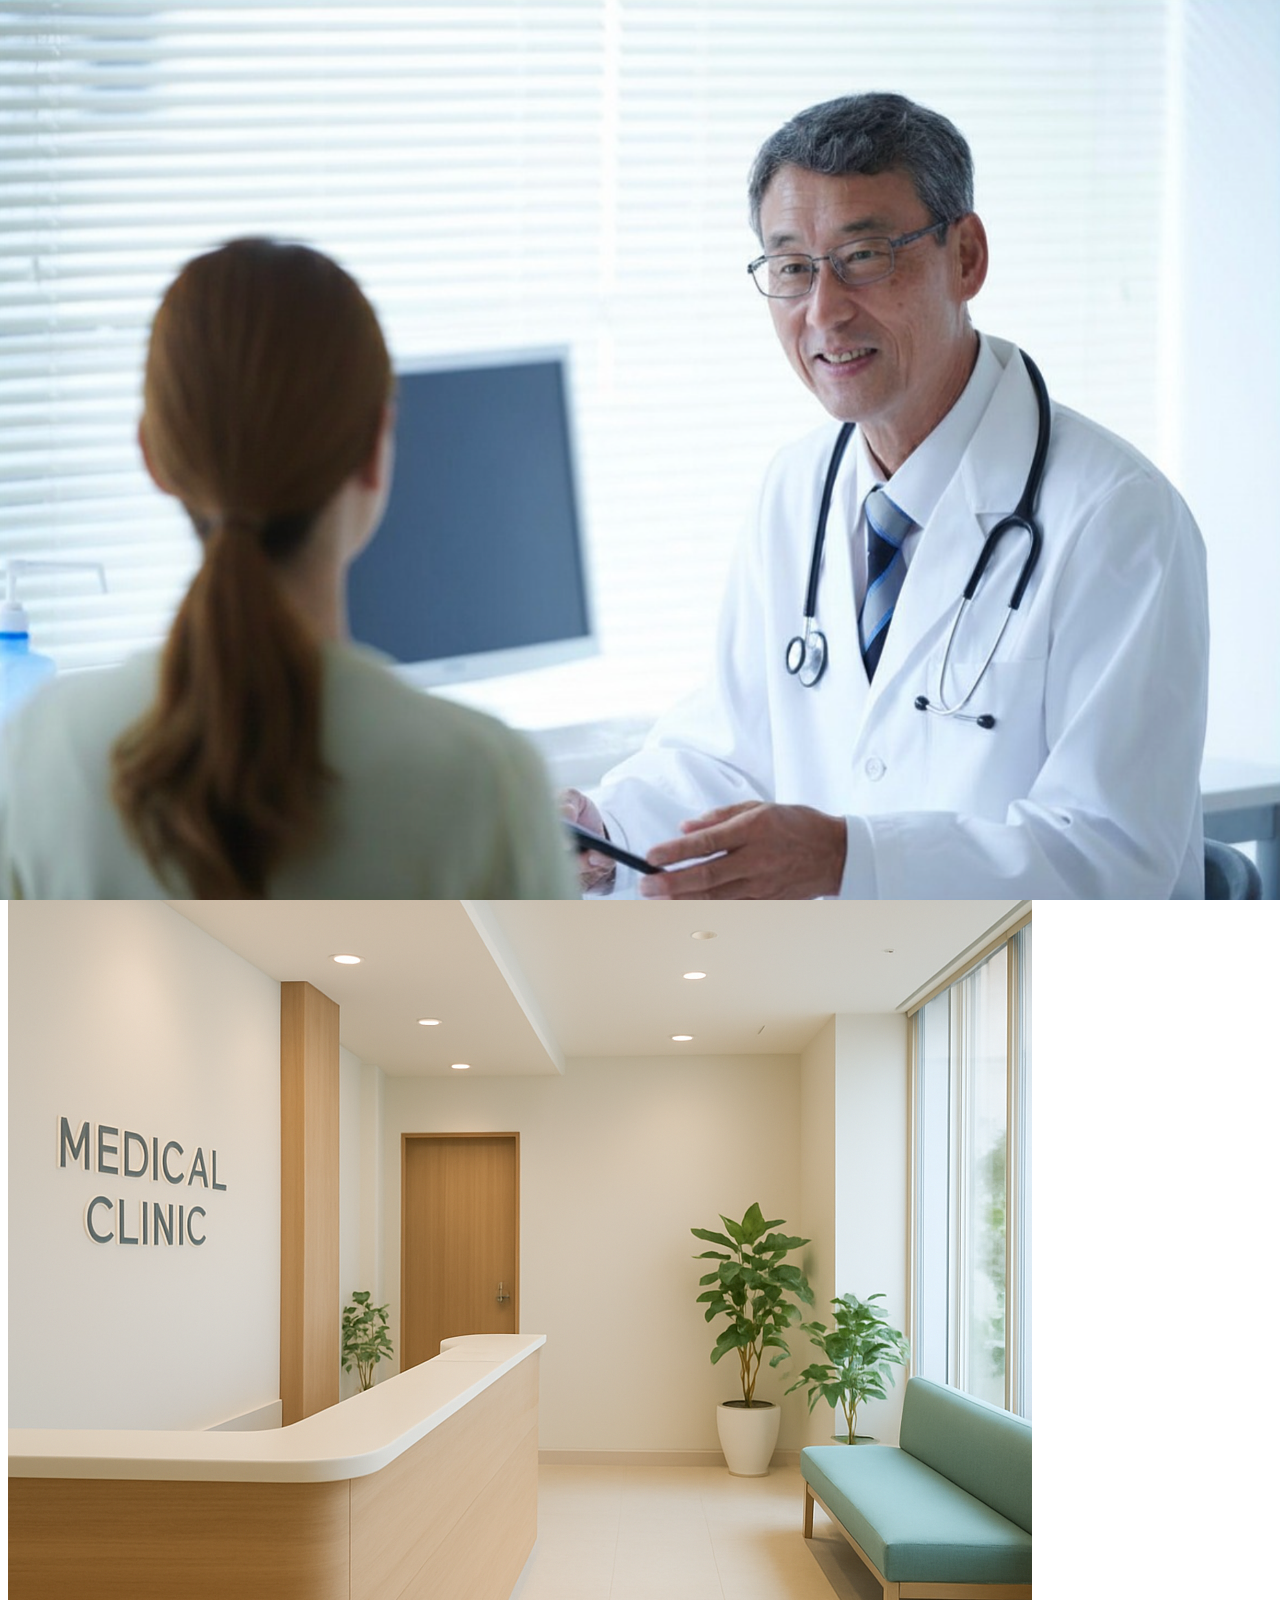
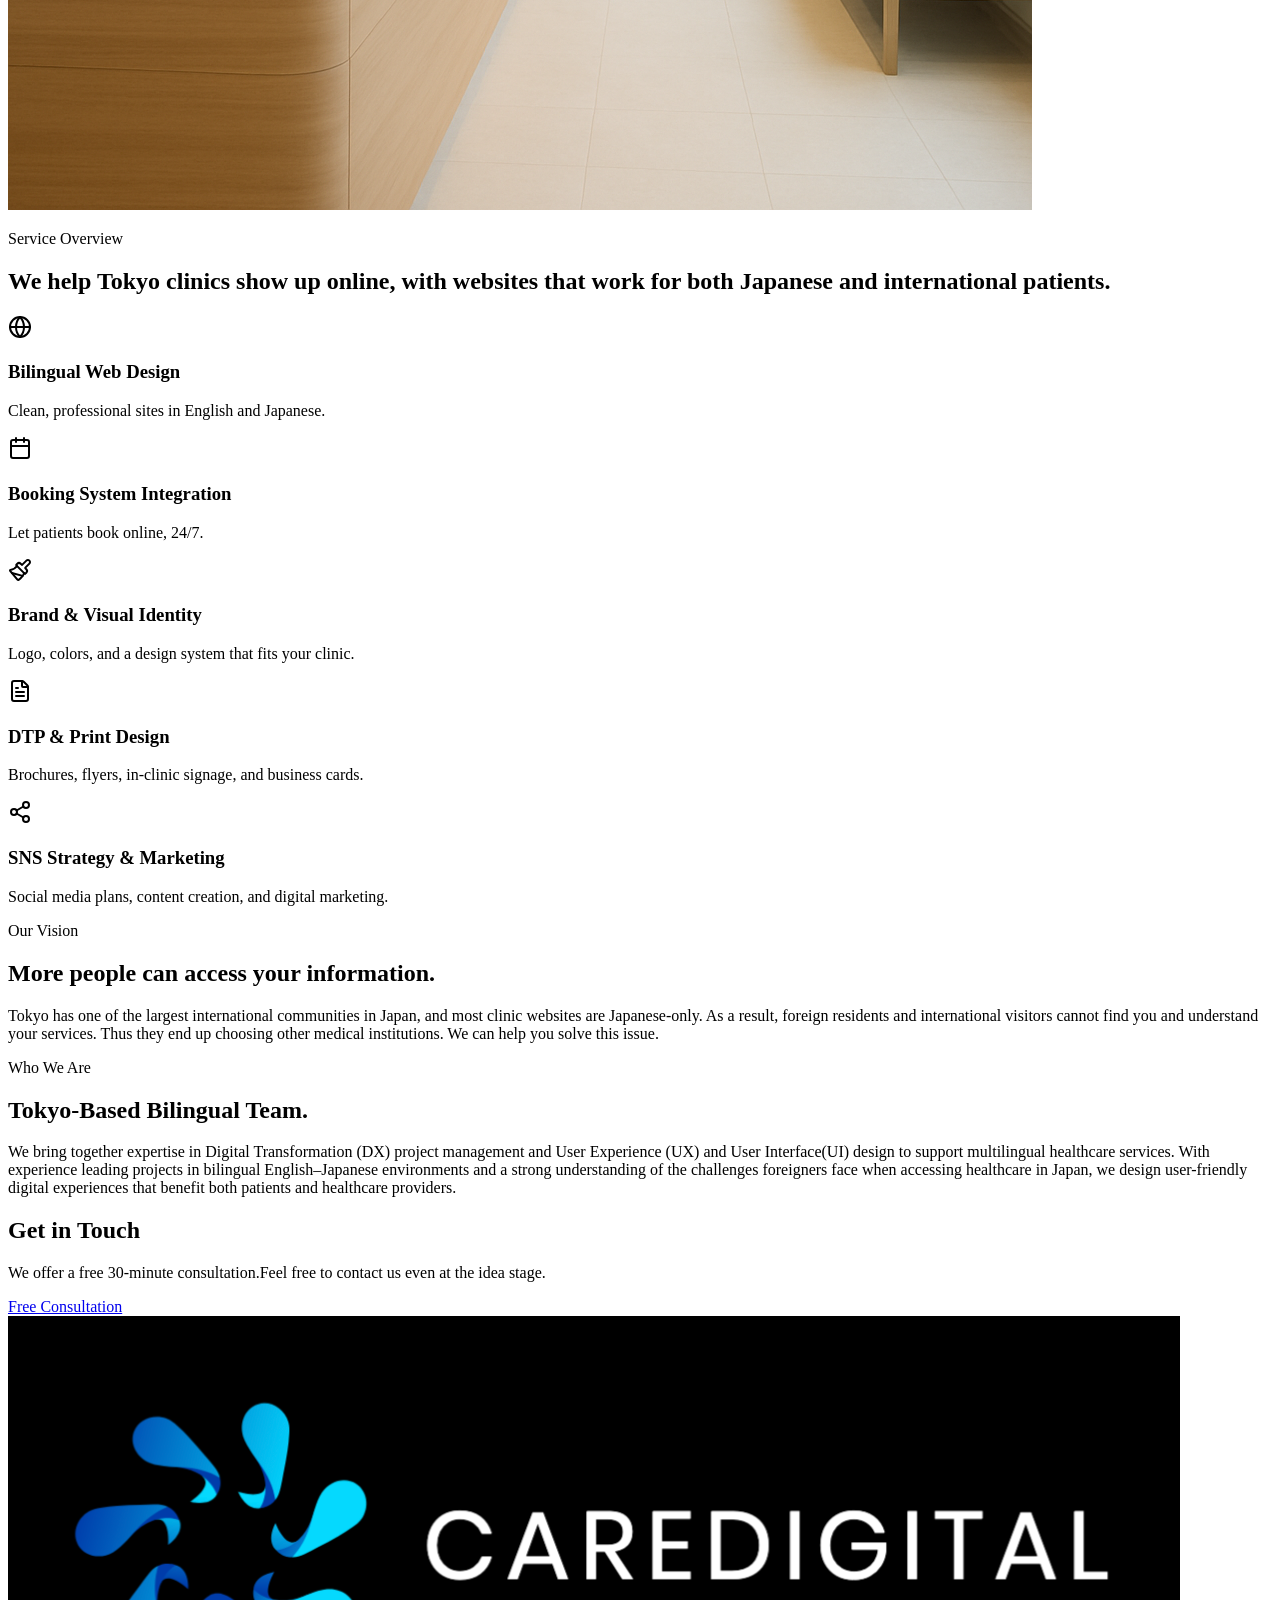
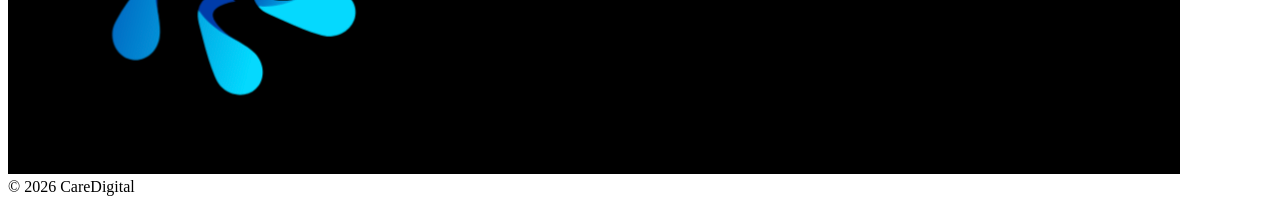
==== index.html @ bdfdf499 "deploy: b7e2f9488d6f9575d7d937657994e8aa6e0bb9b0" ====
<!DOCTYPE html><html lang="en" class="noto_sans_jp_6bace6ff-module__Ao3yOa__variable noto_serif_jp_efe502ae-module__PAk_6a__variable bg-background"><head><meta charSet="utf-8"/><meta name="viewport" content="width=device-width, initial-scale=1"/><link rel="preload" href="/bilingual-clinic-websites/_next/static/media/68d0ad77fd2c49e3-s.p.0wghyr-.6qbey.woff2" as="font" crossorigin="" type="font/woff2"/><link rel="preload" href="/bilingual-clinic-websites/_next/static/media/ad9c66e761fed85a-s.p.0e4b2z5rxsmxh.woff2" as="font" crossorigin="" type="font/woff2"/><link rel="preload" href="/bilingual-clinic-websites/_next/static/media/f274a7d773de54c9-s.163vk5zt4o7.p.woff2" as="font" crossorigin="" type="font/woff2"/><link rel="preload" as="image" href="/images/logo_caredigital_large.png"/><link rel="preload" as="image" href="/images/clinic-hero.png"/><link rel="preload" as="image" href="/images/why-bilingual.png"/><link rel="preload" as="image" href="/images/logo_caredigital_dark.png"/><link rel="stylesheet" href="/bilingual-clinic-websites/_next/static/chunks/0nyd~v_xtp5dm.css" data-precedence="next"/><link rel="stylesheet" href="/bilingual-clinic-websites/_next/static/chunks/01da9p.xrps~y.css" data-precedence="next"/><link rel="stylesheet" href="/bilingual-clinic-websites/_next/static/chunks/0~ntso-k1w2ra.css" data-precedence="next"/><link rel="preload" as="script" fetchPriority="low" href="/bilingual-clinic-websites/_next/static/chunks/02yc90psx--ft.js"/><script src="/bilingual-clinic-websites/_next/static/chunks/0wfq4d7o2~q8x.js" async=""></script><script src="/bilingual-clinic-websites/_next/static/chunks/04dbw.dhgrrn0.js" async=""></script><script src="/bilingual-clinic-websites/_next/static/chunks/10u3y4bw1ayzs.js" async=""></script><script src="/bilingual-clinic-websites/_next/static/chunks/turbopack-0phpleqx-dtpb.js" async=""></script><script src="/bilingual-clinic-websites/_next/static/chunks/0ya5kixflpvgt.js" async=""></script><script src="/bilingual-clinic-websites/_next/static/chunks/0d3tkj33oycf2.js" async=""></script><script src="/bilingual-clinic-websites/_next/static/chunks/1195cve_llmpz.js" async=""></script><meta name="next-size-adjust" content=""/><meta name="theme-color" content="#ffffff"/><meta name="color-scheme" content="light"/><title>ケアデジタル | Bilingual Web Design for Tokyo Clinics</title><meta name="description" content="Clean, professional bilingual (English / Japanese) websites for medical and wellness clinics in Tokyo. 東京のクリニック向けバイリンガルWeb制作。"/><meta name="generator" content="v0.app"/><script src="/bilingual-clinic-websites/_next/static/chunks/03~yq9q893hmn.js" noModule=""></script></head><body class="font-sans antialiased text-neutral-900 bg-white"><div hidden=""><!--$--><!--/$--></div><main class="min-h-screen w-full bg-white text-neutral-900 antialiased flex flex-col"><header class="sticky top-0 z-50 w-full bg-[#03C2F2]/80 backdrop-blur-md text-white border-b border-white/10"><div class="mx-auto flex max-w-[1440px] h-[96px] items-center justify-between px-12"><a href="#top" class="flex items-center transition-opacity hover:opacity-95"><div class="bg-white px-2.5 rounded-[8px] flex items-center justify-center h-14 shadow-sm"><img src="/images/logo_caredigital_large.png" alt="ケアデジタル" class="h-12 w-auto object-contain"/></div></a><nav class="hidden items-center gap-12 md:flex"><a href="#services" class="text-base font-medium text-white transition-colors hover:text-white/80 antialiased tracking-normal" style="font-family:&#x27;Noto Sans JP&#x27;, &#x27;Helvetica Neue&#x27;, Helvetica, Arial, sans-serif">Services</a><a href="#about" class="text-base font-medium text-white transition-colors hover:text-white/80 antialiased tracking-normal" style="font-family:&#x27;Noto Sans JP&#x27;, &#x27;Helvetica Neue&#x27;, Helvetica, Arial, sans-serif">About</a><a href="#why-bilingual" class="text-base font-medium text-white transition-colors hover:text-white/80 antialiased tracking-normal" style="font-family:&#x27;Noto Sans JP&#x27;, &#x27;Helvetica Neue&#x27;, Helvetica, Arial, sans-serif">Why Bilingual</a></nav><div class="hidden items-center gap-6 md:flex"><div class="flex items-center h-12 text-base font-medium antialiased"><div class="inline-flex items-center gap-1 p-1 bg-black/10 rounded-full border border-white/10" role="group" aria-label="Language selection"><button type="button" aria-pressed="true" class="inline-flex items-center justify-center px-6 h-12 text-sm font-medium rounded-full transition-all duration-200 focus-visible:outline-none bg-white text-neutral-900 shadow-sm" style="font-family:&#x27;Noto Sans JP&#x27;, &#x27;Helvetica Neue&#x27;, Helvetica, Arial, sans-serif">EN</button><button type="button" aria-pressed="false" class="inline-flex items-center justify-center px-6 h-12 text-sm font-medium rounded-full transition-all duration-200 focus-visible:outline-none bg-transparent text-white/80 hover:text-white" style="font-family:&#x27;Noto Sans JP&#x27;, &#x27;Helvetica Neue&#x27;, Helvetica, Arial, sans-serif">日本語</button></div></div><a href="https://docs.google.com/forms/d/e/1FAIpQLSemWJQtSbIIB1MVeIHKJFF2cAp0UGWlBfg1iF1c_rrWHFgpGw/viewform?usp=publish-editor" target="_blank" rel="noopener noreferrer" class="inline-flex items-center justify-center rounded-full bg-[#ffffff] w-[160px] h-12 text-base font-medium text-neutral-900 transition-colors hover:bg-neutral-200 shadow-sm" style="font-family:&#x27;Noto Sans JP&#x27;, &#x27;Helvetica Neue&#x27;, Helvetica, Arial, sans-serif"><span>Contact</span></a></div><button type="button" class="inline-flex size-11 items-center justify-center rounded-md text-white md:hidden"><svg xmlns="http://www.w3.org/2000/svg" width="24" height="24" viewBox="0 0 24 24" fill="none" stroke="currentColor" stroke-width="2" stroke-linecap="round" stroke-linejoin="round" class="lucide lucide-menu size-7" aria-hidden="true"><path d="M4 5h16"></path><path d="M4 12h16"></path><path d="M4 19h16"></path></svg></button></div><div class="overflow-hidden transition-[max-height] duration-300 md:hidden bg-[#03C2F2] max-h-0"><nav class="flex flex-col gap-1 px-6 py-4"><a href="#services" class="rounded-md px-3 py-3 text-base font-medium text-white hover:bg-white/10">Services</a><a href="#about" class="rounded-md px-3 py-3 text-base font-medium text-white hover:bg-white/10">About</a><a href="#why-bilingual" class="rounded-md px-3 py-3 text-base font-medium text-white hover:bg-white/10">Why Bilingual</a><div class="flex items-center h-12 px-3 text-base my-2"><div class="inline-flex items-center gap-1 p-1 bg-black/10 rounded-full border border-white/10" role="group" aria-label="Language selection"><button type="button" aria-pressed="true" class="inline-flex items-center justify-center px-6 h-12 text-sm font-medium rounded-full transition-all duration-200 focus-visible:outline-none bg-white text-neutral-900 shadow-sm" style="font-family:&#x27;Noto Sans JP&#x27;, &#x27;Helvetica Neue&#x27;, Helvetica, Arial, sans-serif">EN</button><button type="button" aria-pressed="false" class="inline-flex items-center justify-center px-6 h-12 text-sm font-medium rounded-full transition-all duration-200 focus-visible:outline-none bg-transparent text-white/80 hover:text-white" style="font-family:&#x27;Noto Sans JP&#x27;, &#x27;Helvetica Neue&#x27;, Helvetica, Arial, sans-serif">日本語</button></div></div><a href="https://docs.google.com/forms/d/e/1FAIpQLSemWJQtSbIIB1MVeIHKJFF2cAp0UGWlBfg1iF1c_rrWHFgpGw/viewform?usp=publish-editor" target="_blank" rel="noopener noreferrer" class="mt-2 flex items-center justify-center rounded-full bg-[#ffffff] py-3 text-base font-medium text-neutral-900">Contact</a></nav></div></header><div class="flex-1"><section id="top" class="jsx-1a61da73f323c7de relative min-h-[calc(100vh-96px)] md:max-h-[780px] w-full bg-white overflow-hidden flex items-center"><div aria-hidden="true" class="jsx-1a61da73f323c7de absolute top-[387px] left-[65%] w-[420px] h-[428px] bg-[#047fb3]/20 rounded-full pointer-events-none"></div><div aria-hidden="true" class="jsx-1a61da73f323c7de absolute top-24 left-[15%] w-[222px] h-[226px] bg-[#047fb3]/10 rounded-full pointer-events-none"></div><div aria-hidden="true" class="jsx-1a61da73f323c7de absolute top-[280px] right-[8%] w-[100px] h-[102px] bg-[#047fb3]/15 rounded-full pointer-events-none"></div><div class="jsx-1a61da73f323c7de mx-auto max-w-[1250px] w-full px-12 pt-[116px] pb-12 md:py-12 grid grid-cols-1 md:grid-cols-2 gap-16 items-center relative z-10"><div class="jsx-1a61da73f323c7de flex flex-col items-start max-w-2xl"><h1 class="jsx-1a61da73f323c7de text-[30px] md:text-[42px] font-semibold text-neutral-900 tracking-tight leading-[1.6] font-[family-name:var(--font-noto-serif)] antialiased animate-fade-up delay-1"><span class="jsx-1a61da73f323c7de block">Your clinic,</span><span class="jsx-1a61da73f323c7de block">in English and Japanese.</span></h1><p class="jsx-1a61da73f323c7de text-[18px] font-bold bg-gradient-to-r from-[#03BAEE] to-[#014FB4] bg-clip-text text-transparent leading-snug font-[family-name:var(--font-noto-sans)] antialiased mt-6 animate-fade-up delay-2">Bilingual Web Design for Medical Clinics in Tokyo</p><p class="jsx-1a61da73f323c7de text-[18px] font-normal text-neutral-600 leading-relaxed font-[family-name:var(--font-noto-sans)] antialiased mt-4 max-w-xl animate-fade-up delay-3">We build clean, professional websites for medical and wellness clinics in Tokyo.</p><div class="jsx-1a61da73f323c7de mt-11 animate-fade-up delay-4"><a href="https://docs.google.com/forms/d/e/1FAIpQLSemWJQtSbIIB1MVeIHKJFF2cAp0UGWlBfg1iF1c_rrWHFgpGw/viewform?usp=publish-editor" target="_blank" rel="noopener noreferrer" class="jsx-1a61da73f323c7de inline-flex items-center justify-center gap-2 w-[251px] h-16 rounded-full bg-gradient-to-br from-[#03D9FE] to-[#003CAA] text-white text-xl font-bold tracking-wide transition-transform hover:scale-[1.02] shadow-lg shadow-[#003caa]/20 font-[family-name:var(--font-noto-sans)]"><span class="jsx-1a61da73f323c7de">Get in touch</span><svg xmlns="http://www.w3.org/2000/svg" width="24" height="24" viewBox="0 0 24 24" fill="none" stroke="currentColor" stroke-width="2" stroke-linecap="round" stroke-linejoin="round" class="lucide lucide-arrow-right size-5" aria-hidden="true"><path d="M5 12h14"></path><path d="m12 5 7 7-7 7"></path></svg></a></div></div><div class="jsx-1a61da73f323c7de flex justify-center md:justify-end w-full"><div class="jsx-1a61da73f323c7de w-full max-w-[488px] aspect-[487/495] rounded-2xl overflow-hidden relative shadow-md animate-fade-up delay-3"><img src="/images/clinic-hero.png" alt="Clinic Hero Visual" class="jsx-1a61da73f323c7de w-full h-full object-cover"/></div></div></div></section><section id="services" class="w-full bg-white pt-12 pb-24 scroll-mt-[96px]"><div class="mx-auto max-w-[1250px] px-12"><div class="flex flex-col items-start gap-3 mb-16"><p class="text-[18px] font-bold bg-gradient-to-r from-[#03BAEE] to-[#014FB4] bg-clip-text text-transparent [font-family:&#x27;Noto_Sans_JP-Bold&#x27;,Helvetica]">Service Overview</p><h2 class="text-3xl sm:text-4xl font-bold text-neutral-900 tracking-tight leading-snug font-[family-name:var(--font-noto-serif)] antialiased">We help Tokyo clinics show up online, with websites that work for both Japanese and international patients.</h2></div><div class="grid grid-cols-1 md:grid-cols-2 lg:grid-cols-3 gap-8"><div class="bg-[#028AC4] p-8 rounded-[18px] flex flex-col gap-5 text-white shadow-md cursor-default select-none"><div class="p-3 bg-white rounded-xl w-fit shadow-sm"><svg xmlns="http://www.w3.org/2000/svg" width="24" height="24" viewBox="0 0 24 24" fill="none" stroke="currentColor" stroke-width="2" stroke-linecap="round" stroke-linejoin="round" class="lucide lucide-globe size-8 text-[#028AC4]" aria-hidden="true"><circle cx="12" cy="12" r="10"></circle><path d="M12 2a14.5 14.5 0 0 0 0 20 14.5 14.5 0 0 0 0-20"></path><path d="M2 12h20"></path></svg></div><div class="flex flex-col gap-2"><h3 class="text-[18px] sm:text-xl font-bold font-[family-name:var(--font-noto-serif)] antialiased tracking-tight break-words leading-snug">Bilingual Web Design</h3><p class="text-white/90 text-base leading-relaxed [font-family:&#x27;Noto_Sans_JP-Regular&#x27;,Helvetica] mt-1">Clean, professional sites in English and Japanese.</p></div></div><div class="bg-[#028AC4] p-8 rounded-[18px] flex flex-col gap-5 text-white shadow-md cursor-default select-none"><div class="p-3 bg-white rounded-xl w-fit shadow-sm"><svg xmlns="http://www.w3.org/2000/svg" width="24" height="24" viewBox="0 0 24 24" fill="none" stroke="currentColor" stroke-width="2" stroke-linecap="round" stroke-linejoin="round" class="lucide lucide-calendar size-8 text-[#028AC4]" aria-hidden="true"><path d="M8 2v4"></path><path d="M16 2v4"></path><rect width="18" height="18" x="3" y="4" rx="2"></rect><path d="M3 10h18"></path></svg></div><div class="flex flex-col gap-2"><h3 class="text-[18px] sm:text-xl font-bold font-[family-name:var(--font-noto-serif)] antialiased tracking-tight break-words leading-snug">Booking System Integration</h3><p class="text-white/90 text-base leading-relaxed [font-family:&#x27;Noto_Sans_JP-Regular&#x27;,Helvetica] mt-1">Let patients book online, 24/7.</p></div></div><div class="bg-[#028AC4] p-8 rounded-[18px] flex flex-col gap-5 text-white shadow-md cursor-default select-none"><div class="p-3 bg-white rounded-xl w-fit shadow-sm"><svg xmlns="http://www.w3.org/2000/svg" width="24" height="24" viewBox="0 0 24 24" fill="none" stroke="currentColor" stroke-width="2" stroke-linecap="round" stroke-linejoin="round" class="lucide lucide-paintbrush size-8 text-[#028AC4]" aria-hidden="true"><path d="m14.622 17.897-10.68-2.913"></path><path d="M18.376 2.622a1 1 0 1 1 3.002 3.002L17.36 9.643a.5.5 0 0 0 0 .707l.944.944a2.41 2.41 0 0 1 0 3.408l-.944.944a.5.5 0 0 1-.707 0L8.354 7.348a.5.5 0 0 1 0-.707l.944-.944a2.41 2.41 0 0 1 3.408 0l.944.944a.5.5 0 0 0 .707 0z"></path><path d="M9 8c-1.804 2.71-3.97 3.46-6.583 3.948a.507.507 0 0 0-.302.819l7.32 8.883a1 1 0 0 0 1.185.204C12.735 20.405 16 16.792 16 15"></path></svg></div><div class="flex flex-col gap-2"><h3 class="text-[18px] sm:text-xl font-bold font-[family-name:var(--font-noto-serif)] antialiased tracking-tight break-words leading-snug">Brand &amp; Visual Identity</h3><p class="text-white/90 text-base leading-relaxed [font-family:&#x27;Noto_Sans_JP-Regular&#x27;,Helvetica] mt-1">Logo, colors, and a design system that fits your clinic.</p></div></div><div class="bg-[#028AC4] p-8 rounded-[18px] flex flex-col gap-5 text-white shadow-md cursor-default select-none"><div class="p-3 bg-white rounded-xl w-fit shadow-sm"><svg xmlns="http://www.w3.org/2000/svg" width="24" height="24" viewBox="0 0 24 24" fill="none" stroke="currentColor" stroke-width="2" stroke-linecap="round" stroke-linejoin="round" class="lucide lucide-file-text size-8 text-[#028AC4]" aria-hidden="true"><path d="M6 22a2 2 0 0 1-2-2V4a2 2 0 0 1 2-2h8a2.4 2.4 0 0 1 1.704.706l3.588 3.588A2.4 2.4 0 0 1 20 8v12a2 2 0 0 1-2 2z"></path><path d="M14 2v5a1 1 0 0 0 1 1h5"></path><path d="M10 9H8"></path><path d="M16 13H8"></path><path d="M16 17H8"></path></svg></div><div class="flex flex-col gap-2"><h3 class="text-[18px] sm:text-xl font-bold font-[family-name:var(--font-noto-serif)] antialiased tracking-tight break-words leading-snug">DTP &amp; Print Design</h3><p class="text-white/90 text-base leading-relaxed [font-family:&#x27;Noto_Sans_JP-Regular&#x27;,Helvetica] mt-1">Brochures, flyers, in-clinic signage, and business cards.</p></div></div><div class="bg-[#028AC4] p-8 rounded-[18px] flex flex-col gap-5 text-white shadow-md cursor-default select-none"><div class="p-3 bg-white rounded-xl w-fit shadow-sm"><svg xmlns="http://www.w3.org/2000/svg" width="24" height="24" viewBox="0 0 24 24" fill="none" stroke="currentColor" stroke-width="2" stroke-linecap="round" stroke-linejoin="round" class="lucide lucide-share2 lucide-share-2 size-8 text-[#028AC4]" aria-hidden="true"><circle cx="18" cy="5" r="3"></circle><circle cx="6" cy="12" r="3"></circle><circle cx="18" cy="19" r="3"></circle><line x1="8.59" x2="15.42" y1="13.51" y2="17.49"></line><line x1="15.41" x2="8.59" y1="6.51" y2="10.49"></line></svg></div><div class="flex flex-col gap-2"><h3 class="text-[18px] sm:text-xl font-bold font-[family-name:var(--font-noto-serif)] antialiased tracking-tight break-words leading-snug">SNS Strategy &amp; Marketing</h3><p class="text-white/90 text-base leading-relaxed [font-family:&#x27;Noto_Sans_JP-Regular&#x27;,Helvetica] mt-1">Social media plans, content creation, and digital marketing.</p></div></div></div></div></section><section id="why-bilingual" class="w-full bg-[#EBF6FB] py-24 scroll-mt-[96px]"><div class="mx-auto max-w-[1250px] px-12 grid grid-cols-1 md:grid-cols-2 gap-16 items-center"><div class="flex justify-center w-full"><div class="w-full max-w-[512px] aspect-[1.33] rounded-[18px] overflow-hidden relative"><img alt="Clinic staff welcoming international patients in Tokyo" decoding="async" data-nimg="fill" class="object-cover" style="position:absolute;height:100%;width:100%;left:0;top:0;right:0;bottom:0;color:transparent" src="/images/why-bilingual.png"/></div></div><div class="flex flex-col items-start gap-6 max-w-xl"><p class="text-[18px] font-bold bg-gradient-to-r from-[#03BAEE] to-[#014FB4] bg-clip-text text-transparent font-[family-name:var(--font-noto-sans)] antialiased">Our Vision</p><h2 class="text-3xl sm:text-4xl font-bold tracking-tight text-neutral-900 leading-[1.4] font-[family-name:var(--font-noto-serif)] antialiased">More people can access your information.</h2><p class="text-[18px] font-normal text-neutral-700 leading-relaxed font-[family-name:var(--font-noto-sans)] antialiased">Tokyo has one of the largest international communities in Japan, and most clinic websites are Japanese-only. As a result, foreign residents and international visitors cannot find you and understand your services. Thus they end up choosing other medical institutions. We can help you solve this issue.</p></div></div></section><section id="about" class="w-full bg-white py-24 scroll-mt-[96px]"><div class="mx-auto max-w-[1250px] px-12"><div class="flex flex-col items-start gap-3"><p class="text-[18px] font-bold text-[#049DC4] font-[family-name:var(--font-noto-sans)] antialiased">Who We Are</p><h2 class="text-[26px] md:text-[34px] font-bold text-neutral-900 tracking-tight font-[family-name:var(--font-noto-serif)] antialiased leading-snug">Tokyo-Based Bilingual Team.</h2></div><div class="mt-12 max-w-5xl"><p class="text-neutral-700 text-base md:text-[17px] leading-[1.8] font-[family-name:var(--font-noto-sans)] antialiased">We bring together expertise in Digital Transformation (DX) project management and User Experience (UX) and User Interface(UI) design to support multilingual healthcare services. With experience leading projects in bilingual English–Japanese environments and a strong understanding of the challenges foreigners face when accessing healthcare in Japan, we design user-friendly digital experiences that benefit both patients and healthcare providers.</p></div></div></section><section id="contact" class="w-full bg-[#E6F5FD] py-24 scroll-mt-[96px] text-center flex flex-col items-center justify-center"><div class="mx-auto max-w-[1250px] w-full px-12 flex flex-col items-center"><h2 class="text-[28px] md:text-[34px] font-bold text-neutral-900 tracking-tight font-[family-name:var(--font-noto-serif)] antialiased leading-tight">Get in Touch</h2><div class="text-[16px] sm:text-[18px] font-normal text-neutral-700 font-[family-name:var(--font-noto-sans)] antialiased mt-6 max-w-2xl leading-relaxed"><p class="flex flex-col gap-1"><span class="block">We offer a free 30-minute consultation.</span><span class="block">Feel free to contact us even at the idea stage.</span></p></div><div class="mt-10"><a href="https://docs.google.com/forms/d/e/1FAIpQLSemWJQtSbIIB1MVeIHKJFF2cAp0UGWlBfg1iF1c_rrWHFgpGw/viewform?usp=publish-editor" target="_blank" rel="noopener noreferrer" class="inline-flex items-center justify-center w-[256px] h-14 rounded-full bg-gradient-to-r from-[#49B3E4] via-[#2F73C0] to-[#1E4FA2] text-white text-lg font-bold tracking-wide transition-transform hover:scale-[1.02] shadow-md shadow-[#2f73c0]/10 font-[family-name:var(--font-noto-sans)]">Free Consultation</a></div></div></section></div><footer class="w-full bg-[#090909] py-8 text-neutral-400 text-sm font-[family-name:var(--font-noto-sans)] antialiased border-t border-neutral-900"><div class="mx-auto max-w-[1440px] px-12 flex flex-col md:flex-row items-center justify-between gap-6"><div class="flex items-center gap-2"><div class="flex items-center justify-center h-16"><img src="/images/logo_caredigital_dark.png" alt="CAREDIGITAL" class="h-[54px] w-auto object-contain"/></div></div><div class="text-xs text-neutral-500">© 2026 CareDigital</div></div></footer></main><!--$--><!--/$--><!--$!--><template data-dgst="BAILOUT_TO_CLIENT_SIDE_RENDERING"></template><!--/$--><script src="/bilingual-clinic-websites/_next/static/chunks/02yc90psx--ft.js" id="_R_" async=""></script><script>(self.__next_f=self.__next_f||[]).push([0])</script><script>self.__next_f.push([1,"1:\"$Sreact.fragment\"\n2:I[39756,[\"/bilingual-clinic-websites/_next/static/chunks/0ya5kixflpvgt.js\",\"/bilingual-clinic-websites/_next/static/chunks/0d3tkj33oycf2.js\"],\"default\"]\n3:I[37457,[\"/bilingual-clinic-websites/_next/static/chunks/0ya5kixflpvgt.js\",\"/bilingual-clinic-websites/_next/static/chunks/0d3tkj33oycf2.js\"],\"default\"]\n4:I[2355,[\"/bilingual-clinic-websites/_next/static/chunks/0ya5kixflpvgt.js\",\"/bilingual-clinic-websites/_next/static/chunks/0d3tkj33oycf2.js\"],\"Analytics\"]\n5:I[47257,[\"/bilingual-clinic-websites/_next/static/chunks/0ya5kixflpvgt.js\",\"/bilingual-clinic-websites/_next/static/chunks/0d3tkj33oycf2.js\"],\"ClientPageRoot\"]\n6:I[31713,[\"/bilingual-clinic-websites/_next/static/chunks/0ya5kixflpvgt.js\",\"/bilingual-clinic-websites/_next/static/chunks/0d3tkj33oycf2.js\",\"/bilingual-clinic-websites/_next/static/chunks/1195cve_llmpz.js\"],\"default\"]\n9:I[97367,[\"/bilingual-clinic-websites/_next/static/chunks/0ya5kixflpvgt.js\",\"/bilingual-clinic-websites/_next/static/chunks/0d3tkj33oycf2.js\"],\"OutletBoundary\"]\na:\"$Sreact.suspense\"\nc:I[97367,[\"/bilingual-clinic-websites/_next/static/chunks/0ya5kixflpvgt.js\",\"/bilingual-clinic-websites/_next/static/chunks/0d3tkj33oycf2.js\"],\"ViewportBoundary\"]\ne:I[97367,[\"/bilingual-clinic-websites/_next/static/chunks/0ya5kixflpvgt.js\",\"/bilingual-clinic-websites/_next/static/chunks/0d3tkj33oycf2.js\"],\"MetadataBoundary\"]\n10:I[68027,[\"/bilingual-clinic-websites/_next/static/chunks/0ya5kixflpvgt.js\",\"/bilingual-clinic-websites/_next/static/chunks/0d3tkj33oycf2.js\"],\"default\",1]\n:HL[\"/bilingual-clinic-websites/_next/static/chunks/0nyd~v_xtp5dm.css\",\"style\"]\n:HL[\"/bilingual-clinic-websites/_next/static/chunks/01da9p.xrps~y.css\",\"style\"]\n:HL[\"/bilingual-clinic-websites/_next/static/chunks/0~ntso-k1w2ra.css\",\"style\"]\n:HL[\"/bilingual-clinic-websites/_next/static/media/68d0ad77fd2c49e3-s.p.0wghyr-.6qbey.woff2\",\"font\",{\"crossOrigin\":\"\",\"type\":\"font/woff2\"}]\n:HL[\"/bilingual-clinic-websites/_next/static/media/ad9c66e761fed85a-s.p.0e4b2z5rxsmxh.woff2\",\"font\",{\"crossOrigin\":\"\",\"type\":\"font/woff2\"}]\n:HL[\"/bilingual-clinic-websites/_next/static/media/f274a7d773de54c9-s.163vk5zt4o7.p.woff2\",\"font\",{\"crossOrigin\":\"\",\"type\":\"font/woff2\"}]\n"])</script><script>self.__next_f.push([1,"0:{\"P\":null,\"c\":[\"\",\"\"],\"q\":\"\",\"i\":false,\"f\":[[[\"\",{\"children\":[\"__PAGE__\",{}]},\"$undefined\",\"$undefined\",16],[[\"$\",\"$1\",\"c\",{\"children\":[[[\"$\",\"link\",\"0\",{\"rel\":\"stylesheet\",\"href\":\"/bilingual-clinic-websites/_next/static/chunks/0nyd~v_xtp5dm.css\",\"precedence\":\"next\",\"crossOrigin\":\"$undefined\",\"nonce\":\"$undefined\"}],[\"$\",\"link\",\"1\",{\"rel\":\"stylesheet\",\"href\":\"/bilingual-clinic-websites/_next/static/chunks/01da9p.xrps~y.css\",\"precedence\":\"next\",\"crossOrigin\":\"$undefined\",\"nonce\":\"$undefined\"}],[\"$\",\"link\",\"2\",{\"rel\":\"stylesheet\",\"href\":\"/bilingual-clinic-websites/_next/static/chunks/0~ntso-k1w2ra.css\",\"precedence\":\"next\",\"crossOrigin\":\"$undefined\",\"nonce\":\"$undefined\"}],[\"$\",\"script\",\"script-0\",{\"src\":\"/bilingual-clinic-websites/_next/static/chunks/0ya5kixflpvgt.js\",\"async\":true,\"nonce\":\"$undefined\"}],[\"$\",\"script\",\"script-1\",{\"src\":\"/bilingual-clinic-websites/_next/static/chunks/0d3tkj33oycf2.js\",\"async\":true,\"nonce\":\"$undefined\"}]],[\"$\",\"html\",null,{\"lang\":\"en\",\"className\":\"noto_sans_jp_6bace6ff-module__Ao3yOa__variable noto_serif_jp_efe502ae-module__PAk_6a__variable bg-background\",\"children\":[\"$\",\"body\",null,{\"className\":\"font-sans antialiased text-neutral-900 bg-white\",\"children\":[[\"$\",\"$L2\",null,{\"parallelRouterKey\":\"children\",\"error\":\"$undefined\",\"errorStyles\":\"$undefined\",\"errorScripts\":\"$undefined\",\"template\":[\"$\",\"$L3\",null,{}],\"templateStyles\":\"$undefined\",\"templateScripts\":\"$undefined\",\"notFound\":[[[\"$\",\"title\",null,{\"children\":\"404: This page could not be found.\"}],[\"$\",\"div\",null,{\"style\":{\"fontFamily\":\"system-ui,\\\"Segoe UI\\\",Roboto,Helvetica,Arial,sans-serif,\\\"Apple Color Emoji\\\",\\\"Segoe UI Emoji\\\"\",\"height\":\"100vh\",\"textAlign\":\"center\",\"display\":\"flex\",\"flexDirection\":\"column\",\"alignItems\":\"center\",\"justifyContent\":\"center\"},\"children\":[\"$\",\"div\",null,{\"children\":[[\"$\",\"style\",null,{\"dangerouslySetInnerHTML\":{\"__html\":\"body{color:#000;background:#fff;margin:0}.next-error-h1{border-right:1px solid rgba(0,0,0,.3)}@media (prefers-color-scheme:dark){body{color:#fff;background:#000}.next-error-h1{border-right:1px solid rgba(255,255,255,.3)}}\"}}],[\"$\",\"h1\",null,{\"className\":\"next-error-h1\",\"style\":{\"display\":\"inline-block\",\"margin\":\"0 20px 0 0\",\"padding\":\"0 23px 0 0\",\"fontSize\":24,\"fontWeight\":500,\"verticalAlign\":\"top\",\"lineHeight\":\"49px\"},\"children\":404}],[\"$\",\"div\",null,{\"style\":{\"display\":\"inline-block\"},\"children\":[\"$\",\"h2\",null,{\"style\":{\"fontSize\":14,\"fontWeight\":400,\"lineHeight\":\"49px\",\"margin\":0},\"children\":\"This page could not be found.\"}]}]]}]}]],[]],\"forbidden\":\"$undefined\",\"unauthorized\":\"$undefined\"}],[\"$\",\"$L4\",null,{}]]}]}]]}],{\"children\":[[\"$\",\"$1\",\"c\",{\"children\":[[\"$\",\"$L5\",null,{\"Component\":\"$6\",\"serverProvidedParams\":{\"searchParams\":{},\"params\":{},\"promises\":[\"$@7\",\"$@8\"]}}],[[\"$\",\"script\",\"script-0\",{\"src\":\"/bilingual-clinic-websites/_next/static/chunks/1195cve_llmpz.js\",\"async\":true,\"nonce\":\"$undefined\"}]],[\"$\",\"$L9\",null,{\"children\":[\"$\",\"$a\",null,{\"name\":\"Next.MetadataOutlet\",\"children\":\"$@b\"}]}]]}],{},null,false,null]},null,false,null],[\"$\",\"$1\",\"h\",{\"children\":[null,[\"$\",\"$Lc\",null,{\"children\":\"$Ld\"}],[\"$\",\"div\",null,{\"hidden\":true,\"children\":[\"$\",\"$Le\",null,{\"children\":[\"$\",\"$a\",null,{\"name\":\"Next.Metadata\",\"children\":\"$Lf\"}]}]}],[\"$\",\"meta\",null,{\"name\":\"next-size-adjust\",\"content\":\"\"}]]}],false]],\"m\":\"$undefined\",\"G\":[\"$10\",[[\"$\",\"link\",\"0\",{\"rel\":\"stylesheet\",\"href\":\"/bilingual-clinic-websites/_next/static/chunks/0nyd~v_xtp5dm.css\",\"precedence\":\"next\",\"crossOrigin\":\"$undefined\",\"nonce\":\"$undefined\"}],[\"$\",\"link\",\"1\",{\"rel\":\"stylesheet\",\"href\":\"/bilingual-clinic-websites/_next/static/chunks/01da9p.xrps~y.css\",\"precedence\":\"next\",\"crossOrigin\":\"$undefined\",\"nonce\":\"$undefined\"}],[\"$\",\"link\",\"2\",{\"rel\":\"stylesheet\",\"href\":\"/bilingual-clinic-websites/_next/static/chunks/0~ntso-k1w2ra.css\",\"precedence\":\"next\",\"crossOrigin\":\"$undefined\",\"nonce\":\"$undefined\"}]]],\"S\":true,\"h\":null,\"s\":\"$undefined\",\"l\":\"$undefined\",\"p\":\"$undefined\",\"d\":\"$undefined\",\"b\":\"xHPSuhEx3BS14BpyjM8KJ\"}\n"])</script><script>self.__next_f.push([1,"7:{}\n8:\"$0:f:0:1:1:children:0:props:children:0:props:serverProvidedParams:params\"\n"])</script><script>self.__next_f.push([1,"d:[[\"$\",\"meta\",\"0\",{\"charSet\":\"utf-8\"}],[\"$\",\"meta\",\"1\",{\"name\":\"viewport\",\"content\":\"width=device-width, initial-scale=1\"}],[\"$\",\"meta\",\"2\",{\"name\":\"theme-color\",\"content\":\"#ffffff\"}],[\"$\",\"meta\",\"3\",{\"name\":\"color-scheme\",\"content\":\"light\"}]]\n"])</script><script>self.__next_f.push([1,"b:null\nf:[[\"$\",\"title\",\"0\",{\"children\":\"ケアデジタル | Bilingual Web Design for Tokyo Clinics\"}],[\"$\",\"meta\",\"1\",{\"name\":\"description\",\"content\":\"Clean, professional bilingual (English / Japanese) websites for medical and wellness clinics in Tokyo. 東京のクリニック向けバイリンガルWeb制作。\"}],[\"$\",\"meta\",\"2\",{\"name\":\"generator\",\"content\":\"v0.app\"}]]\n"])</script></body></html>
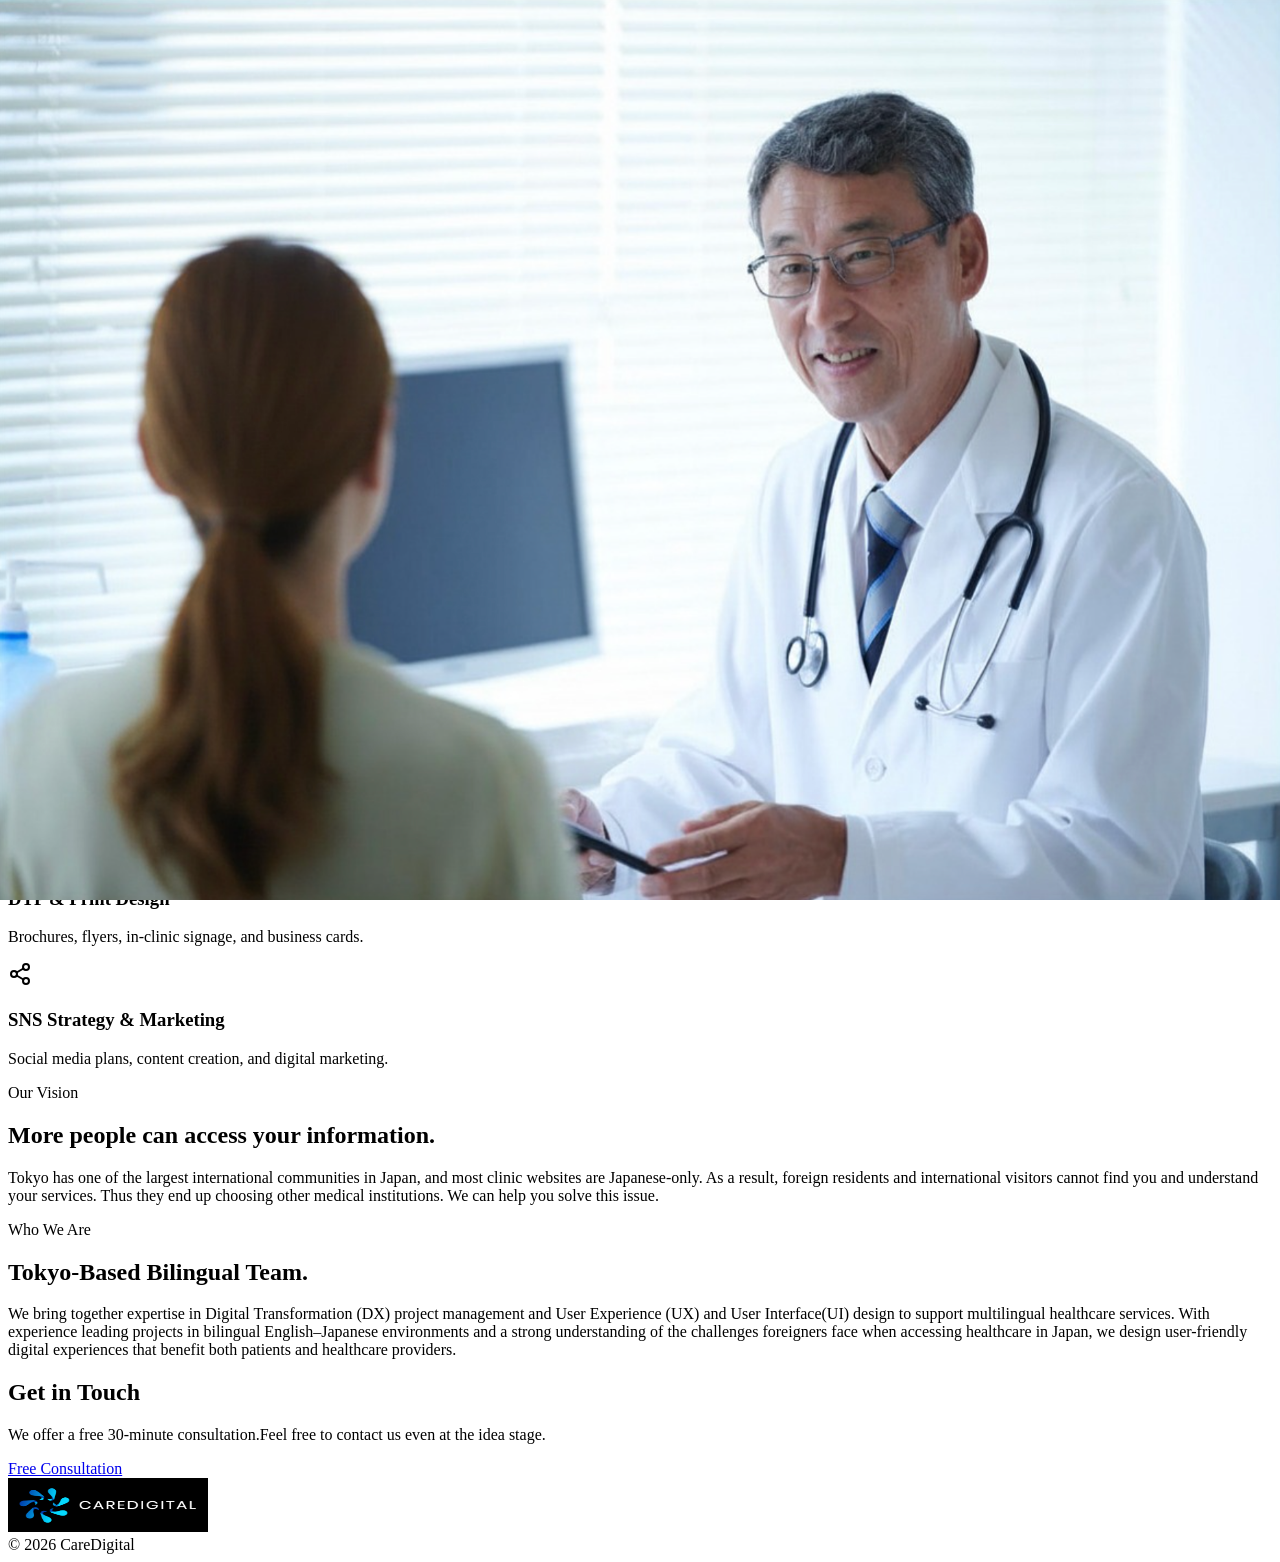
==== commit 2c160d74: "deploy: 5780cd71a980bea70fffdbfe32dbf4870464357e" ====
--- a/index.html
+++ b/index.html
@@ -1 +1 @@
-<!DOCTYPE html><html lang="en" class="noto_sans_jp_6bace6ff-module__Ao3yOa__variable noto_serif_jp_efe502ae-module__PAk_6a__variable bg-background"><head><meta charSet="utf-8"/><meta name="viewport" content="width=device-width, initial-scale=1"/><link rel="preload" href="/bilingual-clinic-websites/_next/static/media/68d0ad77fd2c49e3-s.p.0wghyr-.6qbey.woff2" as="font" crossorigin="" type="font/woff2"/><link rel="preload" href="/bilingual-clinic-websites/_next/static/media/ad9c66e761fed85a-s.p.0e4b2z5rxsmxh.woff2" as="font" crossorigin="" type="font/woff2"/><link rel="preload" href="/bilingual-clinic-websites/_next/static/media/f274a7d773de54c9-s.163vk5zt4o7.p.woff2" as="font" crossorigin="" type="font/woff2"/><link rel="preload" as="image" href="/images/logo_caredigital_large.png"/><link rel="preload" as="image" href="/images/clinic-hero.png"/><link rel="preload" as="image" href="/images/why-bilingual.png"/><link rel="preload" as="image" href="/images/logo_caredigital_dark.png"/><link rel="stylesheet" href="/bilingual-clinic-websites/_next/static/chunks/0nyd~v_xtp5dm.css" data-precedence="next"/><link rel="stylesheet" href="/bilingual-clinic-websites/_next/static/chunks/01da9p.xrps~y.css" data-precedence="next"/><link rel="stylesheet" href="/bilingual-clinic-websites/_next/static/chunks/0~ntso-k1w2ra.css" data-precedence="next"/><link rel="preload" as="script" fetchPriority="low" href="/bilingual-clinic-websites/_next/static/chunks/02yc90psx--ft.js"/><script src="/bilingual-clinic-websites/_next/static/chunks/0wfq4d7o2~q8x.js" async=""></script><script src="/bilingual-clinic-websites/_next/static/chunks/04dbw.dhgrrn0.js" async=""></script><script src="/bilingual-clinic-websites/_next/static/chunks/10u3y4bw1ayzs.js" async=""></script><script src="/bilingual-clinic-websites/_next/static/chunks/turbopack-0phpleqx-dtpb.js" async=""></script><script src="/bilingual-clinic-websites/_next/static/chunks/0ya5kixflpvgt.js" async=""></script><script src="/bilingual-clinic-websites/_next/static/chunks/0d3tkj33oycf2.js" async=""></script><script src="/bilingual-clinic-websites/_next/static/chunks/1195cve_llmpz.js" async=""></script><meta name="next-size-adjust" content=""/><meta name="theme-color" content="#ffffff"/><meta name="color-scheme" content="light"/><title>ケアデジタル | Bilingual Web Design for Tokyo Clinics</title><meta name="description" content="Clean, professional bilingual (English / Japanese) websites for medical and wellness clinics in Tokyo. 東京のクリニック向けバイリンガルWeb制作。"/><meta name="generator" content="v0.app"/><script src="/bilingual-clinic-websites/_next/static/chunks/03~yq9q893hmn.js" noModule=""></script></head><body class="font-sans antialiased text-neutral-900 bg-white"><div hidden=""><!--$--><!--/$--></div><main class="min-h-screen w-full bg-white text-neutral-900 antialiased flex flex-col"><header class="sticky top-0 z-50 w-full bg-[#03C2F2]/80 backdrop-blur-md text-white border-b border-white/10"><div class="mx-auto flex max-w-[1440px] h-[96px] items-center justify-between px-12"><a href="#top" class="flex items-center transition-opacity hover:opacity-95"><div class="bg-white px-2.5 rounded-[8px] flex items-center justify-center h-14 shadow-sm"><img src="/images/logo_caredigital_large.png" alt="ケアデジタル" class="h-12 w-auto object-contain"/></div></a><nav class="hidden items-center gap-12 md:flex"><a href="#services" class="text-base font-medium text-white transition-colors hover:text-white/80 antialiased tracking-normal" style="font-family:&#x27;Noto Sans JP&#x27;, &#x27;Helvetica Neue&#x27;, Helvetica, Arial, sans-serif">Services</a><a href="#about" class="text-base font-medium text-white transition-colors hover:text-white/80 antialiased tracking-normal" style="font-family:&#x27;Noto Sans JP&#x27;, &#x27;Helvetica Neue&#x27;, Helvetica, Arial, sans-serif">About</a><a href="#why-bilingual" class="text-base font-medium text-white transition-colors hover:text-white/80 antialiased tracking-normal" style="font-family:&#x27;Noto Sans JP&#x27;, &#x27;Helvetica Neue&#x27;, Helvetica, Arial, sans-serif">Why Bilingual</a></nav><div class="hidden items-center gap-6 md:flex"><div class="flex items-center h-12 text-base font-medium antialiased"><div class="inline-flex items-center gap-1 p-1 bg-black/10 rounded-full border border-white/10" role="group" aria-label="Language selection"><button type="button" aria-pressed="true" class="inline-flex items-center justify-center px-6 h-12 text-sm font-medium rounded-full transition-all duration-200 focus-visible:outline-none bg-white text-neutral-900 shadow-sm" style="font-family:&#x27;Noto Sans JP&#x27;, &#x27;Helvetica Neue&#x27;, Helvetica, Arial, sans-serif">EN</button><button type="button" aria-pressed="false" class="inline-flex items-center justify-center px-6 h-12 text-sm font-medium rounded-full transition-all duration-200 focus-visible:outline-none bg-transparent text-white/80 hover:text-white" style="font-family:&#x27;Noto Sans JP&#x27;, &#x27;Helvetica Neue&#x27;, Helvetica, Arial, sans-serif">日本語</button></div></div><a href="https://docs.google.com/forms/d/e/1FAIpQLSemWJQtSbIIB1MVeIHKJFF2cAp0UGWlBfg1iF1c_rrWHFgpGw/viewform?usp=publish-editor" target="_blank" rel="noopener noreferrer" class="inline-flex items-center justify-center rounded-full bg-[#ffffff] w-[160px] h-12 text-base font-medium text-neutral-900 transition-colors hover:bg-neutral-200 shadow-sm" style="font-family:&#x27;Noto Sans JP&#x27;, &#x27;Helvetica Neue&#x27;, Helvetica, Arial, sans-serif"><span>Contact</span></a></div><button type="button" class="inline-flex size-11 items-center justify-center rounded-md text-white md:hidden"><svg xmlns="http://www.w3.org/2000/svg" width="24" height="24" viewBox="0 0 24 24" fill="none" stroke="currentColor" stroke-width="2" stroke-linecap="round" stroke-linejoin="round" class="lucide lucide-menu size-7" aria-hidden="true"><path d="M4 5h16"></path><path d="M4 12h16"></path><path d="M4 19h16"></path></svg></button></div><div class="overflow-hidden transition-[max-height] duration-300 md:hidden bg-[#03C2F2] max-h-0"><nav class="flex flex-col gap-1 px-6 py-4"><a href="#services" class="rounded-md px-3 py-3 text-base font-medium text-white hover:bg-white/10">Services</a><a href="#about" class="rounded-md px-3 py-3 text-base font-medium text-white hover:bg-white/10">About</a><a href="#why-bilingual" class="rounded-md px-3 py-3 text-base font-medium text-white hover:bg-white/10">Why Bilingual</a><div class="flex items-center h-12 px-3 text-base my-2"><div class="inline-flex items-center gap-1 p-1 bg-black/10 rounded-full border border-white/10" role="group" aria-label="Language selection"><button type="button" aria-pressed="true" class="inline-flex items-center justify-center px-6 h-12 text-sm font-medium rounded-full transition-all duration-200 focus-visible:outline-none bg-white text-neutral-900 shadow-sm" style="font-family:&#x27;Noto Sans JP&#x27;, &#x27;Helvetica Neue&#x27;, Helvetica, Arial, sans-serif">EN</button><button type="button" aria-pressed="false" class="inline-flex items-center justify-center px-6 h-12 text-sm font-medium rounded-full transition-all duration-200 focus-visible:outline-none bg-transparent text-white/80 hover:text-white" style="font-family:&#x27;Noto Sans JP&#x27;, &#x27;Helvetica Neue&#x27;, Helvetica, Arial, sans-serif">日本語</button></div></div><a href="https://docs.google.com/forms/d/e/1FAIpQLSemWJQtSbIIB1MVeIHKJFF2cAp0UGWlBfg1iF1c_rrWHFgpGw/viewform?usp=publish-editor" target="_blank" rel="noopener noreferrer" class="mt-2 flex items-center justify-center rounded-full bg-[#ffffff] py-3 text-base font-medium text-neutral-900">Contact</a></nav></div></header><div class="flex-1"><section id="top" class="jsx-1a61da73f323c7de relative min-h-[calc(100vh-96px)] md:max-h-[780px] w-full bg-white overflow-hidden flex items-center"><div aria-hidden="true" class="jsx-1a61da73f323c7de absolute top-[387px] left-[65%] w-[420px] h-[428px] bg-[#047fb3]/20 rounded-full pointer-events-none"></div><div aria-hidden="true" class="jsx-1a61da73f323c7de absolute top-24 left-[15%] w-[222px] h-[226px] bg-[#047fb3]/10 rounded-full pointer-events-none"></div><div aria-hidden="true" class="jsx-1a61da73f323c7de absolute top-[280px] right-[8%] w-[100px] h-[102px] bg-[#047fb3]/15 rounded-full pointer-events-none"></div><div class="jsx-1a61da73f323c7de mx-auto max-w-[1250px] w-full px-12 pt-[116px] pb-12 md:py-12 grid grid-cols-1 md:grid-cols-2 gap-16 items-center relative z-10"><div class="jsx-1a61da73f323c7de flex flex-col items-start max-w-2xl"><h1 class="jsx-1a61da73f323c7de text-[30px] md:text-[42px] font-semibold text-neutral-900 tracking-tight leading-[1.6] font-[family-name:var(--font-noto-serif)] antialiased animate-fade-up delay-1"><span class="jsx-1a61da73f323c7de block">Your clinic,</span><span class="jsx-1a61da73f323c7de block">in English and Japanese.</span></h1><p class="jsx-1a61da73f323c7de text-[18px] font-bold bg-gradient-to-r from-[#03BAEE] to-[#014FB4] bg-clip-text text-transparent leading-snug font-[family-name:var(--font-noto-sans)] antialiased mt-6 animate-fade-up delay-2">Bilingual Web Design for Medical Clinics in Tokyo</p><p class="jsx-1a61da73f323c7de text-[18px] font-normal text-neutral-600 leading-relaxed font-[family-name:var(--font-noto-sans)] antialiased mt-4 max-w-xl animate-fade-up delay-3">We build clean, professional websites for medical and wellness clinics in Tokyo.</p><div class="jsx-1a61da73f323c7de mt-11 animate-fade-up delay-4"><a href="https://docs.google.com/forms/d/e/1FAIpQLSemWJQtSbIIB1MVeIHKJFF2cAp0UGWlBfg1iF1c_rrWHFgpGw/viewform?usp=publish-editor" target="_blank" rel="noopener noreferrer" class="jsx-1a61da73f323c7de inline-flex items-center justify-center gap-2 w-[251px] h-16 rounded-full bg-gradient-to-br from-[#03D9FE] to-[#003CAA] text-white text-xl font-bold tracking-wide transition-transform hover:scale-[1.02] shadow-lg shadow-[#003caa]/20 font-[family-name:var(--font-noto-sans)]"><span class="jsx-1a61da73f323c7de">Get in touch</span><svg xmlns="http://www.w3.org/2000/svg" width="24" height="24" viewBox="0 0 24 24" fill="none" stroke="currentColor" stroke-width="2" stroke-linecap="round" stroke-linejoin="round" class="lucide lucide-arrow-right size-5" aria-hidden="true"><path d="M5 12h14"></path><path d="m12 5 7 7-7 7"></path></svg></a></div></div><div class="jsx-1a61da73f323c7de flex justify-center md:justify-end w-full"><div class="jsx-1a61da73f323c7de w-full max-w-[488px] aspect-[487/495] rounded-2xl overflow-hidden relative shadow-md animate-fade-up delay-3"><img src="/images/clinic-hero.png" alt="Clinic Hero Visual" class="jsx-1a61da73f323c7de w-full h-full object-cover"/></div></div></div></section><section id="services" class="w-full bg-white pt-12 pb-24 scroll-mt-[96px]"><div class="mx-auto max-w-[1250px] px-12"><div class="flex flex-col items-start gap-3 mb-16"><p class="text-[18px] font-bold bg-gradient-to-r from-[#03BAEE] to-[#014FB4] bg-clip-text text-transparent [font-family:&#x27;Noto_Sans_JP-Bold&#x27;,Helvetica]">Service Overview</p><h2 class="text-3xl sm:text-4xl font-bold text-neutral-900 tracking-tight leading-snug font-[family-name:var(--font-noto-serif)] antialiased">We help Tokyo clinics show up online, with websites that work for both Japanese and international patients.</h2></div><div class="grid grid-cols-1 md:grid-cols-2 lg:grid-cols-3 gap-8"><div class="bg-[#028AC4] p-8 rounded-[18px] flex flex-col gap-5 text-white shadow-md cursor-default select-none"><div class="p-3 bg-white rounded-xl w-fit shadow-sm"><svg xmlns="http://www.w3.org/2000/svg" width="24" height="24" viewBox="0 0 24 24" fill="none" stroke="currentColor" stroke-width="2" stroke-linecap="round" stroke-linejoin="round" class="lucide lucide-globe size-8 text-[#028AC4]" aria-hidden="true"><circle cx="12" cy="12" r="10"></circle><path d="M12 2a14.5 14.5 0 0 0 0 20 14.5 14.5 0 0 0 0-20"></path><path d="M2 12h20"></path></svg></div><div class="flex flex-col gap-2"><h3 class="text-[18px] sm:text-xl font-bold font-[family-name:var(--font-noto-serif)] antialiased tracking-tight break-words leading-snug">Bilingual Web Design</h3><p class="text-white/90 text-base leading-relaxed [font-family:&#x27;Noto_Sans_JP-Regular&#x27;,Helvetica] mt-1">Clean, professional sites in English and Japanese.</p></div></div><div class="bg-[#028AC4] p-8 rounded-[18px] flex flex-col gap-5 text-white shadow-md cursor-default select-none"><div class="p-3 bg-white rounded-xl w-fit shadow-sm"><svg xmlns="http://www.w3.org/2000/svg" width="24" height="24" viewBox="0 0 24 24" fill="none" stroke="currentColor" stroke-width="2" stroke-linecap="round" stroke-linejoin="round" class="lucide lucide-calendar size-8 text-[#028AC4]" aria-hidden="true"><path d="M8 2v4"></path><path d="M16 2v4"></path><rect width="18" height="18" x="3" y="4" rx="2"></rect><path d="M3 10h18"></path></svg></div><div class="flex flex-col gap-2"><h3 class="text-[18px] sm:text-xl font-bold font-[family-name:var(--font-noto-serif)] antialiased tracking-tight break-words leading-snug">Booking System Integration</h3><p class="text-white/90 text-base leading-relaxed [font-family:&#x27;Noto_Sans_JP-Regular&#x27;,Helvetica] mt-1">Let patients book online, 24/7.</p></div></div><div class="bg-[#028AC4] p-8 rounded-[18px] flex flex-col gap-5 text-white shadow-md cursor-default select-none"><div class="p-3 bg-white rounded-xl w-fit shadow-sm"><svg xmlns="http://www.w3.org/2000/svg" width="24" height="24" viewBox="0 0 24 24" fill="none" stroke="currentColor" stroke-width="2" stroke-linecap="round" stroke-linejoin="round" class="lucide lucide-paintbrush size-8 text-[#028AC4]" aria-hidden="true"><path d="m14.622 17.897-10.68-2.913"></path><path d="M18.376 2.622a1 1 0 1 1 3.002 3.002L17.36 9.643a.5.5 0 0 0 0 .707l.944.944a2.41 2.41 0 0 1 0 3.408l-.944.944a.5.5 0 0 1-.707 0L8.354 7.348a.5.5 0 0 1 0-.707l.944-.944a2.41 2.41 0 0 1 3.408 0l.944.944a.5.5 0 0 0 .707 0z"></path><path d="M9 8c-1.804 2.71-3.97 3.46-6.583 3.948a.507.507 0 0 0-.302.819l7.32 8.883a1 1 0 0 0 1.185.204C12.735 20.405 16 16.792 16 15"></path></svg></div><div class="flex flex-col gap-2"><h3 class="text-[18px] sm:text-xl font-bold font-[family-name:var(--font-noto-serif)] antialiased tracking-tight break-words leading-snug">Brand &amp; Visual Identity</h3><p class="text-white/90 text-base leading-relaxed [font-family:&#x27;Noto_Sans_JP-Regular&#x27;,Helvetica] mt-1">Logo, colors, and a design system that fits your clinic.</p></div></div><div class="bg-[#028AC4] p-8 rounded-[18px] flex flex-col gap-5 text-white shadow-md cursor-default select-none"><div class="p-3 bg-white rounded-xl w-fit shadow-sm"><svg xmlns="http://www.w3.org/2000/svg" width="24" height="24" viewBox="0 0 24 24" fill="none" stroke="currentColor" stroke-width="2" stroke-linecap="round" stroke-linejoin="round" class="lucide lucide-file-text size-8 text-[#028AC4]" aria-hidden="true"><path d="M6 22a2 2 0 0 1-2-2V4a2 2 0 0 1 2-2h8a2.4 2.4 0 0 1 1.704.706l3.588 3.588A2.4 2.4 0 0 1 20 8v12a2 2 0 0 1-2 2z"></path><path d="M14 2v5a1 1 0 0 0 1 1h5"></path><path d="M10 9H8"></path><path d="M16 13H8"></path><path d="M16 17H8"></path></svg></div><div class="flex flex-col gap-2"><h3 class="text-[18px] sm:text-xl font-bold font-[family-name:var(--font-noto-serif)] antialiased tracking-tight break-words leading-snug">DTP &amp; Print Design</h3><p class="text-white/90 text-base leading-relaxed [font-family:&#x27;Noto_Sans_JP-Regular&#x27;,Helvetica] mt-1">Brochures, flyers, in-clinic signage, and business cards.</p></div></div><div class="bg-[#028AC4] p-8 rounded-[18px] flex flex-col gap-5 text-white shadow-md cursor-default select-none"><div class="p-3 bg-white rounded-xl w-fit shadow-sm"><svg xmlns="http://www.w3.org/2000/svg" width="24" height="24" viewBox="0 0 24 24" fill="none" stroke="currentColor" stroke-width="2" stroke-linecap="round" stroke-linejoin="round" class="lucide lucide-share2 lucide-share-2 size-8 text-[#028AC4]" aria-hidden="true"><circle cx="18" cy="5" r="3"></circle><circle cx="6" cy="12" r="3"></circle><circle cx="18" cy="19" r="3"></circle><line x1="8.59" x2="15.42" y1="13.51" y2="17.49"></line><line x1="15.41" x2="8.59" y1="6.51" y2="10.49"></line></svg></div><div class="flex flex-col gap-2"><h3 class="text-[18px] sm:text-xl font-bold font-[family-name:var(--font-noto-serif)] antialiased tracking-tight break-words leading-snug">SNS Strategy &amp; Marketing</h3><p class="text-white/90 text-base leading-relaxed [font-family:&#x27;Noto_Sans_JP-Regular&#x27;,Helvetica] mt-1">Social media plans, content creation, and digital marketing.</p></div></div></div></div></section><section id="why-bilingual" class="w-full bg-[#EBF6FB] py-24 scroll-mt-[96px]"><div class="mx-auto max-w-[1250px] px-12 grid grid-cols-1 md:grid-cols-2 gap-16 items-center"><div class="flex justify-center w-full"><div class="w-full max-w-[512px] aspect-[1.33] rounded-[18px] overflow-hidden relative"><img alt="Clinic staff welcoming international patients in Tokyo" decoding="async" data-nimg="fill" class="object-cover" style="position:absolute;height:100%;width:100%;left:0;top:0;right:0;bottom:0;color:transparent" src="/images/why-bilingual.png"/></div></div><div class="flex flex-col items-start gap-6 max-w-xl"><p class="text-[18px] font-bold bg-gradient-to-r from-[#03BAEE] to-[#014FB4] bg-clip-text text-transparent font-[family-name:var(--font-noto-sans)] antialiased">Our Vision</p><h2 class="text-3xl sm:text-4xl font-bold tracking-tight text-neutral-900 leading-[1.4] font-[family-name:var(--font-noto-serif)] antialiased">More people can access your information.</h2><p class="text-[18px] font-normal text-neutral-700 leading-relaxed font-[family-name:var(--font-noto-sans)] antialiased">Tokyo has one of the largest international communities in Japan, and most clinic websites are Japanese-only. As a result, foreign residents and international visitors cannot find you and understand your services. Thus they end up choosing other medical institutions. We can help you solve this issue.</p></div></div></section><section id="about" class="w-full bg-white py-24 scroll-mt-[96px]"><div class="mx-auto max-w-[1250px] px-12"><div class="flex flex-col items-start gap-3"><p class="text-[18px] font-bold text-[#049DC4] font-[family-name:var(--font-noto-sans)] antialiased">Who We Are</p><h2 class="text-[26px] md:text-[34px] font-bold text-neutral-900 tracking-tight font-[family-name:var(--font-noto-serif)] antialiased leading-snug">Tokyo-Based Bilingual Team.</h2></div><div class="mt-12 max-w-5xl"><p class="text-neutral-700 text-base md:text-[17px] leading-[1.8] font-[family-name:var(--font-noto-sans)] antialiased">We bring together expertise in Digital Transformation (DX) project management and User Experience (UX) and User Interface(UI) design to support multilingual healthcare services. With experience leading projects in bilingual English–Japanese environments and a strong understanding of the challenges foreigners face when accessing healthcare in Japan, we design user-friendly digital experiences that benefit both patients and healthcare providers.</p></div></div></section><section id="contact" class="w-full bg-[#E6F5FD] py-24 scroll-mt-[96px] text-center flex flex-col items-center justify-center"><div class="mx-auto max-w-[1250px] w-full px-12 flex flex-col items-center"><h2 class="text-[28px] md:text-[34px] font-bold text-neutral-900 tracking-tight font-[family-name:var(--font-noto-serif)] antialiased leading-tight">Get in Touch</h2><div class="text-[16px] sm:text-[18px] font-normal text-neutral-700 font-[family-name:var(--font-noto-sans)] antialiased mt-6 max-w-2xl leading-relaxed"><p class="flex flex-col gap-1"><span class="block">We offer a free 30-minute consultation.</span><span class="block">Feel free to contact us even at the idea stage.</span></p></div><div class="mt-10"><a href="https://docs.google.com/forms/d/e/1FAIpQLSemWJQtSbIIB1MVeIHKJFF2cAp0UGWlBfg1iF1c_rrWHFgpGw/viewform?usp=publish-editor" target="_blank" rel="noopener noreferrer" class="inline-flex items-center justify-center w-[256px] h-14 rounded-full bg-gradient-to-r from-[#49B3E4] via-[#2F73C0] to-[#1E4FA2] text-white text-lg font-bold tracking-wide transition-transform hover:scale-[1.02] shadow-md shadow-[#2f73c0]/10 font-[family-name:var(--font-noto-sans)]">Free Consultation</a></div></div></section></div><footer class="w-full bg-[#090909] py-8 text-neutral-400 text-sm font-[family-name:var(--font-noto-sans)] antialiased border-t border-neutral-900"><div class="mx-auto max-w-[1440px] px-12 flex flex-col md:flex-row items-center justify-between gap-6"><div class="flex items-center gap-2"><div class="flex items-center justify-center h-16"><img src="/images/logo_caredigital_dark.png" alt="CAREDIGITAL" class="h-[54px] w-auto object-contain"/></div></div><div class="text-xs text-neutral-500">© 2026 CareDigital</div></div></footer></main><!--$--><!--/$--><!--$!--><template data-dgst="BAILOUT_TO_CLIENT_SIDE_RENDERING"></template><!--/$--><script src="/bilingual-clinic-websites/_next/static/chunks/02yc90psx--ft.js" id="_R_" async=""></script><script>(self.__next_f=self.__next_f||[]).push([0])</script><script>self.__next_f.push([1,"1:\"$Sreact.fragment\"\n2:I[39756,[\"/bilingual-clinic-websites/_next/static/chunks/0ya5kixflpvgt.js\",\"/bilingual-clinic-websites/_next/static/chunks/0d3tkj33oycf2.js\"],\"default\"]\n3:I[37457,[\"/bilingual-clinic-websites/_next/static/chunks/0ya5kixflpvgt.js\",\"/bilingual-clinic-websites/_next/static/chunks/0d3tkj33oycf2.js\"],\"default\"]\n4:I[2355,[\"/bilingual-clinic-websites/_next/static/chunks/0ya5kixflpvgt.js\",\"/bilingual-clinic-websites/_next/static/chunks/0d3tkj33oycf2.js\"],\"Analytics\"]\n5:I[47257,[\"/bilingual-clinic-websites/_next/static/chunks/0ya5kixflpvgt.js\",\"/bilingual-clinic-websites/_next/static/chunks/0d3tkj33oycf2.js\"],\"ClientPageRoot\"]\n6:I[31713,[\"/bilingual-clinic-websites/_next/static/chunks/0ya5kixflpvgt.js\",\"/bilingual-clinic-websites/_next/static/chunks/0d3tkj33oycf2.js\",\"/bilingual-clinic-websites/_next/static/chunks/1195cve_llmpz.js\"],\"default\"]\n9:I[97367,[\"/bilingual-clinic-websites/_next/static/chunks/0ya5kixflpvgt.js\",\"/bilingual-clinic-websites/_next/static/chunks/0d3tkj33oycf2.js\"],\"OutletBoundary\"]\na:\"$Sreact.suspense\"\nc:I[97367,[\"/bilingual-clinic-websites/_next/static/chunks/0ya5kixflpvgt.js\",\"/bilingual-clinic-websites/_next/static/chunks/0d3tkj33oycf2.js\"],\"ViewportBoundary\"]\ne:I[97367,[\"/bilingual-clinic-websites/_next/static/chunks/0ya5kixflpvgt.js\",\"/bilingual-clinic-websites/_next/static/chunks/0d3tkj33oycf2.js\"],\"MetadataBoundary\"]\n10:I[68027,[\"/bilingual-clinic-websites/_next/static/chunks/0ya5kixflpvgt.js\",\"/bilingual-clinic-websites/_next/static/chunks/0d3tkj33oycf2.js\"],\"default\",1]\n:HL[\"/bilingual-clinic-websites/_next/static/chunks/0nyd~v_xtp5dm.css\",\"style\"]\n:HL[\"/bilingual-clinic-websites/_next/static/chunks/01da9p.xrps~y.css\",\"style\"]\n:HL[\"/bilingual-clinic-websites/_next/static/chunks/0~ntso-k1w2ra.css\",\"style\"]\n:HL[\"/bilingual-clinic-websites/_next/static/media/68d0ad77fd2c49e3-s.p.0wghyr-.6qbey.woff2\",\"font\",{\"crossOrigin\":\"\",\"type\":\"font/woff2\"}]\n:HL[\"/bilingual-clinic-websites/_next/static/media/ad9c66e761fed85a-s.p.0e4b2z5rxsmxh.woff2\",\"font\",{\"crossOrigin\":\"\",\"type\":\"font/woff2\"}]\n:HL[\"/bilingual-clinic-websites/_next/static/media/f274a7d773de54c9-s.163vk5zt4o7.p.woff2\",\"font\",{\"crossOrigin\":\"\",\"type\":\"font/woff2\"}]\n"])</script><script>self.__next_f.push([1,"0:{\"P\":null,\"c\":[\"\",\"\"],\"q\":\"\",\"i\":false,\"f\":[[[\"\",{\"children\":[\"__PAGE__\",{}]},\"$undefined\",\"$undefined\",16],[[\"$\",\"$1\",\"c\",{\"children\":[[[\"$\",\"link\",\"0\",{\"rel\":\"stylesheet\",\"href\":\"/bilingual-clinic-websites/_next/static/chunks/0nyd~v_xtp5dm.css\",\"precedence\":\"next\",\"crossOrigin\":\"$undefined\",\"nonce\":\"$undefined\"}],[\"$\",\"link\",\"1\",{\"rel\":\"stylesheet\",\"href\":\"/bilingual-clinic-websites/_next/static/chunks/01da9p.xrps~y.css\",\"precedence\":\"next\",\"crossOrigin\":\"$undefined\",\"nonce\":\"$undefined\"}],[\"$\",\"link\",\"2\",{\"rel\":\"stylesheet\",\"href\":\"/bilingual-clinic-websites/_next/static/chunks/0~ntso-k1w2ra.css\",\"precedence\":\"next\",\"crossOrigin\":\"$undefined\",\"nonce\":\"$undefined\"}],[\"$\",\"script\",\"script-0\",{\"src\":\"/bilingual-clinic-websites/_next/static/chunks/0ya5kixflpvgt.js\",\"async\":true,\"nonce\":\"$undefined\"}],[\"$\",\"script\",\"script-1\",{\"src\":\"/bilingual-clinic-websites/_next/static/chunks/0d3tkj33oycf2.js\",\"async\":true,\"nonce\":\"$undefined\"}]],[\"$\",\"html\",null,{\"lang\":\"en\",\"className\":\"noto_sans_jp_6bace6ff-module__Ao3yOa__variable noto_serif_jp_efe502ae-module__PAk_6a__variable bg-background\",\"children\":[\"$\",\"body\",null,{\"className\":\"font-sans antialiased text-neutral-900 bg-white\",\"children\":[[\"$\",\"$L2\",null,{\"parallelRouterKey\":\"children\",\"error\":\"$undefined\",\"errorStyles\":\"$undefined\",\"errorScripts\":\"$undefined\",\"template\":[\"$\",\"$L3\",null,{}],\"templateStyles\":\"$undefined\",\"templateScripts\":\"$undefined\",\"notFound\":[[[\"$\",\"title\",null,{\"children\":\"404: This page could not be found.\"}],[\"$\",\"div\",null,{\"style\":{\"fontFamily\":\"system-ui,\\\"Segoe UI\\\",Roboto,Helvetica,Arial,sans-serif,\\\"Apple Color Emoji\\\",\\\"Segoe UI Emoji\\\"\",\"height\":\"100vh\",\"textAlign\":\"center\",\"display\":\"flex\",\"flexDirection\":\"column\",\"alignItems\":\"center\",\"justifyContent\":\"center\"},\"children\":[\"$\",\"div\",null,{\"children\":[[\"$\",\"style\",null,{\"dangerouslySetInnerHTML\":{\"__html\":\"body{color:#000;background:#fff;margin:0}.next-error-h1{border-right:1px solid rgba(0,0,0,.3)}@media (prefers-color-scheme:dark){body{color:#fff;background:#000}.next-error-h1{border-right:1px solid rgba(255,255,255,.3)}}\"}}],[\"$\",\"h1\",null,{\"className\":\"next-error-h1\",\"style\":{\"display\":\"inline-block\",\"margin\":\"0 20px 0 0\",\"padding\":\"0 23px 0 0\",\"fontSize\":24,\"fontWeight\":500,\"verticalAlign\":\"top\",\"lineHeight\":\"49px\"},\"children\":404}],[\"$\",\"div\",null,{\"style\":{\"display\":\"inline-block\"},\"children\":[\"$\",\"h2\",null,{\"style\":{\"fontSize\":14,\"fontWeight\":400,\"lineHeight\":\"49px\",\"margin\":0},\"children\":\"This page could not be found.\"}]}]]}]}]],[]],\"forbidden\":\"$undefined\",\"unauthorized\":\"$undefined\"}],[\"$\",\"$L4\",null,{}]]}]}]]}],{\"children\":[[\"$\",\"$1\",\"c\",{\"children\":[[\"$\",\"$L5\",null,{\"Component\":\"$6\",\"serverProvidedParams\":{\"searchParams\":{},\"params\":{},\"promises\":[\"$@7\",\"$@8\"]}}],[[\"$\",\"script\",\"script-0\",{\"src\":\"/bilingual-clinic-websites/_next/static/chunks/1195cve_llmpz.js\",\"async\":true,\"nonce\":\"$undefined\"}]],[\"$\",\"$L9\",null,{\"children\":[\"$\",\"$a\",null,{\"name\":\"Next.MetadataOutlet\",\"children\":\"$@b\"}]}]]}],{},null,false,null]},null,false,null],[\"$\",\"$1\",\"h\",{\"children\":[null,[\"$\",\"$Lc\",null,{\"children\":\"$Ld\"}],[\"$\",\"div\",null,{\"hidden\":true,\"children\":[\"$\",\"$Le\",null,{\"children\":[\"$\",\"$a\",null,{\"name\":\"Next.Metadata\",\"children\":\"$Lf\"}]}]}],[\"$\",\"meta\",null,{\"name\":\"next-size-adjust\",\"content\":\"\"}]]}],false]],\"m\":\"$undefined\",\"G\":[\"$10\",[[\"$\",\"link\",\"0\",{\"rel\":\"stylesheet\",\"href\":\"/bilingual-clinic-websites/_next/static/chunks/0nyd~v_xtp5dm.css\",\"precedence\":\"next\",\"crossOrigin\":\"$undefined\",\"nonce\":\"$undefined\"}],[\"$\",\"link\",\"1\",{\"rel\":\"stylesheet\",\"href\":\"/bilingual-clinic-websites/_next/static/chunks/01da9p.xrps~y.css\",\"precedence\":\"next\",\"crossOrigin\":\"$undefined\",\"nonce\":\"$undefined\"}],[\"$\",\"link\",\"2\",{\"rel\":\"stylesheet\",\"href\":\"/bilingual-clinic-websites/_next/static/chunks/0~ntso-k1w2ra.css\",\"precedence\":\"next\",\"crossOrigin\":\"$undefined\",\"nonce\":\"$undefined\"}]]],\"S\":true,\"h\":null,\"s\":\"$undefined\",\"l\":\"$undefined\",\"p\":\"$undefined\",\"d\":\"$undefined\",\"b\":\"xHPSuhEx3BS14BpyjM8KJ\"}\n"])</script><script>self.__next_f.push([1,"7:{}\n8:\"$0:f:0:1:1:children:0:props:children:0:props:serverProvidedParams:params\"\n"])</script><script>self.__next_f.push([1,"d:[[\"$\",\"meta\",\"0\",{\"charSet\":\"utf-8\"}],[\"$\",\"meta\",\"1\",{\"name\":\"viewport\",\"content\":\"width=device-width, initial-scale=1\"}],[\"$\",\"meta\",\"2\",{\"name\":\"theme-color\",\"content\":\"#ffffff\"}],[\"$\",\"meta\",\"3\",{\"name\":\"color-scheme\",\"content\":\"light\"}]]\n"])</script><script>self.__next_f.push([1,"b:null\nf:[[\"$\",\"title\",\"0\",{\"children\":\"ケアデジタル | Bilingual Web Design for Tokyo Clinics\"}],[\"$\",\"meta\",\"1\",{\"name\":\"description\",\"content\":\"Clean, professional bilingual (English / Japanese) websites for medical and wellness clinics in Tokyo. 東京のクリニック向けバイリンガルWeb制作。\"}],[\"$\",\"meta\",\"2\",{\"name\":\"generator\",\"content\":\"v0.app\"}]]\n"])</script></body></html>+<!DOCTYPE html><html lang="en" class="noto_sans_jp_6bace6ff-module__Ao3yOa__variable noto_serif_jp_efe502ae-module__PAk_6a__variable bg-background"><head><meta charSet="utf-8"/><meta name="viewport" content="width=device-width, initial-scale=1"/><link rel="preload" href="/bilingual-clinic-websites/_next/static/media/68d0ad77fd2c49e3-s.p.0wghyr-.6qbey.woff2" as="font" crossorigin="" type="font/woff2"/><link rel="preload" href="/bilingual-clinic-websites/_next/static/media/ad9c66e761fed85a-s.p.0e4b2z5rxsmxh.woff2" as="font" crossorigin="" type="font/woff2"/><link rel="preload" href="/bilingual-clinic-websites/_next/static/media/f274a7d773de54c9-s.163vk5zt4o7.p.woff2" as="font" crossorigin="" type="font/woff2"/><link rel="preload" as="image" href="/images/why-bilingual.png"/><link rel="stylesheet" href="/bilingual-clinic-websites/_next/static/chunks/0nyd~v_xtp5dm.css" data-precedence="next"/><link rel="stylesheet" href="/bilingual-clinic-websites/_next/static/chunks/01da9p.xrps~y.css" data-precedence="next"/><link rel="stylesheet" href="/bilingual-clinic-websites/_next/static/chunks/0~ntso-k1w2ra.css" data-precedence="next"/><link rel="preload" as="script" fetchPriority="low" href="/bilingual-clinic-websites/_next/static/chunks/02yc90psx--ft.js"/><script src="/bilingual-clinic-websites/_next/static/chunks/0wfq4d7o2~q8x.js" async=""></script><script src="/bilingual-clinic-websites/_next/static/chunks/04dbw.dhgrrn0.js" async=""></script><script src="/bilingual-clinic-websites/_next/static/chunks/10u3y4bw1ayzs.js" async=""></script><script src="/bilingual-clinic-websites/_next/static/chunks/turbopack-0phpleqx-dtpb.js" async=""></script><script src="/bilingual-clinic-websites/_next/static/chunks/0ya5kixflpvgt.js" async=""></script><script src="/bilingual-clinic-websites/_next/static/chunks/0d3tkj33oycf2.js" async=""></script><script src="/bilingual-clinic-websites/_next/static/chunks/15h1frcpkboh_.js" async=""></script><meta name="next-size-adjust" content=""/><meta name="theme-color" content="#ffffff"/><meta name="color-scheme" content="light"/><title>ケアデジタル | Bilingual Web Design for Tokyo Clinics</title><meta name="description" content="Clean, professional bilingual (English / Japanese) websites for medical and wellness clinics in Tokyo. 東京のクリニック向けバイリンガルWeb制作。"/><meta name="generator" content="v0.app"/><script src="/bilingual-clinic-websites/_next/static/chunks/03~yq9q893hmn.js" noModule=""></script></head><body class="font-sans antialiased text-neutral-900 bg-white"><div hidden=""><!--$--><!--/$--></div><main class="min-h-screen w-full bg-white text-neutral-900 antialiased flex flex-col"><header class="sticky top-0 z-50 w-full bg-[#03C2F2]/80 backdrop-blur-md text-white border-b border-white/10"><div class="mx-auto flex max-w-[1440px] h-[96px] items-center justify-between px-12"><a href="#top" class="flex items-center transition-opacity hover:opacity-95"><div class="bg-white px-2.5 rounded-[8px] flex items-center justify-center h-14 shadow-sm"><img alt="ケアデジタル" loading="lazy" width="200" height="48" decoding="async" data-nimg="1" class="object-contain" style="color:transparent" src="/images/logo_caredigital_large.png"/></div></a><nav class="hidden items-center gap-12 md:flex"><a href="#services" class="text-base font-medium text-white transition-colors hover:text-white/80 antialiased tracking-normal" style="font-family:&#x27;Noto Sans JP&#x27;, &#x27;Helvetica Neue&#x27;, Helvetica, Arial, sans-serif">Services</a><a href="#about" class="text-base font-medium text-white transition-colors hover:text-white/80 antialiased tracking-normal" style="font-family:&#x27;Noto Sans JP&#x27;, &#x27;Helvetica Neue&#x27;, Helvetica, Arial, sans-serif">About</a><a href="#why-bilingual" class="text-base font-medium text-white transition-colors hover:text-white/80 antialiased tracking-normal" style="font-family:&#x27;Noto Sans JP&#x27;, &#x27;Helvetica Neue&#x27;, Helvetica, Arial, sans-serif">Why Bilingual</a></nav><div class="hidden items-center gap-6 md:flex"><div class="flex items-center h-12 text-base font-medium antialiased"><div class="inline-flex items-center gap-1 p-1 bg-black/10 rounded-full border border-white/10" role="group" aria-label="Language selection"><button type="button" aria-pressed="true" class="inline-flex items-center justify-center px-6 h-12 text-sm font-medium rounded-full transition-all duration-200 focus-visible:outline-none bg-white text-neutral-900 shadow-sm" style="font-family:&#x27;Noto Sans JP&#x27;, &#x27;Helvetica Neue&#x27;, Helvetica, Arial, sans-serif">EN</button><button type="button" aria-pressed="false" class="inline-flex items-center justify-center px-6 h-12 text-sm font-medium rounded-full transition-all duration-200 focus-visible:outline-none bg-transparent text-white/80 hover:text-white" style="font-family:&#x27;Noto Sans JP&#x27;, &#x27;Helvetica Neue&#x27;, Helvetica, Arial, sans-serif">日本語</button></div></div><a href="https://docs.google.com/forms/d/e/1FAIpQLSemWJQtSbIIB1MVeIHKJFF2cAp0UGWlBfg1iF1c_rrWHFgpGw/viewform?usp=publish-editor" target="_blank" rel="noopener noreferrer" class="inline-flex items-center justify-center rounded-full bg-[#ffffff] w-[160px] h-12 text-base font-medium text-neutral-900 transition-colors hover:bg-neutral-200 shadow-sm" style="font-family:&#x27;Noto Sans JP&#x27;, &#x27;Helvetica Neue&#x27;, Helvetica, Arial, sans-serif"><span>Contact</span></a></div><button type="button" class="inline-flex size-11 items-center justify-center rounded-md text-white md:hidden"><svg xmlns="http://www.w3.org/2000/svg" width="24" height="24" viewBox="0 0 24 24" fill="none" stroke="currentColor" stroke-width="2" stroke-linecap="round" stroke-linejoin="round" class="lucide lucide-menu size-7" aria-hidden="true"><path d="M4 5h16"></path><path d="M4 12h16"></path><path d="M4 19h16"></path></svg></button></div><div class="overflow-hidden transition-[max-height] duration-300 md:hidden bg-[#03C2F2] max-h-0"><nav class="flex flex-col gap-1 px-6 py-4"><a href="#services" class="rounded-md px-3 py-3 text-base font-medium text-white hover:bg-white/10">Services</a><a href="#about" class="rounded-md px-3 py-3 text-base font-medium text-white hover:bg-white/10">About</a><a href="#why-bilingual" class="rounded-md px-3 py-3 text-base font-medium text-white hover:bg-white/10">Why Bilingual</a><div class="flex items-center h-12 px-3 text-base my-2"><div class="inline-flex items-center gap-1 p-1 bg-black/10 rounded-full border border-white/10" role="group" aria-label="Language selection"><button type="button" aria-pressed="true" class="inline-flex items-center justify-center px-6 h-12 text-sm font-medium rounded-full transition-all duration-200 focus-visible:outline-none bg-white text-neutral-900 shadow-sm" style="font-family:&#x27;Noto Sans JP&#x27;, &#x27;Helvetica Neue&#x27;, Helvetica, Arial, sans-serif">EN</button><button type="button" aria-pressed="false" class="inline-flex items-center justify-center px-6 h-12 text-sm font-medium rounded-full transition-all duration-200 focus-visible:outline-none bg-transparent text-white/80 hover:text-white" style="font-family:&#x27;Noto Sans JP&#x27;, &#x27;Helvetica Neue&#x27;, Helvetica, Arial, sans-serif">日本語</button></div></div><a href="https://docs.google.com/forms/d/e/1FAIpQLSemWJQtSbIIB1MVeIHKJFF2cAp0UGWlBfg1iF1c_rrWHFgpGw/viewform?usp=publish-editor" target="_blank" rel="noopener noreferrer" class="mt-2 flex items-center justify-center rounded-full bg-[#ffffff] py-3 text-base font-medium text-neutral-900">Contact</a></nav></div></header><div class="flex-1"><section id="top" class="jsx-1a61da73f323c7de relative min-h-[calc(100vh-96px)] md:max-h-[780px] w-full bg-white overflow-hidden flex items-center"><div aria-hidden="true" class="jsx-1a61da73f323c7de absolute top-[387px] left-[65%] w-[420px] h-[428px] bg-[#047fb3]/20 rounded-full pointer-events-none"></div><div aria-hidden="true" class="jsx-1a61da73f323c7de absolute top-24 left-[15%] w-[222px] h-[226px] bg-[#047fb3]/10 rounded-full pointer-events-none"></div><div aria-hidden="true" class="jsx-1a61da73f323c7de absolute top-[280px] right-[8%] w-[100px] h-[102px] bg-[#047fb3]/15 rounded-full pointer-events-none"></div><div class="jsx-1a61da73f323c7de mx-auto max-w-[1250px] w-full px-12 pt-[116px] pb-12 md:py-12 grid grid-cols-1 md:grid-cols-2 gap-16 items-center relative z-10"><div class="jsx-1a61da73f323c7de flex flex-col items-start max-w-2xl"><h1 class="jsx-1a61da73f323c7de text-[30px] md:text-[42px] font-semibold text-neutral-900 tracking-tight leading-[1.6] font-[family-name:var(--font-noto-serif)] antialiased animate-fade-up delay-1"><span class="jsx-1a61da73f323c7de block">Your clinic,</span><span class="jsx-1a61da73f323c7de block">in English and Japanese.</span></h1><p class="jsx-1a61da73f323c7de text-[18px] font-bold bg-gradient-to-r from-[#03BAEE] to-[#014FB4] bg-clip-text text-transparent leading-snug font-[family-name:var(--font-noto-sans)] antialiased mt-6 animate-fade-up delay-2">Bilingual Web Design for Medical Clinics in Tokyo</p><p class="jsx-1a61da73f323c7de text-[18px] font-normal text-neutral-600 leading-relaxed font-[family-name:var(--font-noto-sans)] antialiased mt-4 max-w-xl animate-fade-up delay-3">We build clean, professional websites for medical and wellness clinics in Tokyo.</p><div class="jsx-1a61da73f323c7de mt-11 animate-fade-up delay-4"><a href="https://docs.google.com/forms/d/e/1FAIpQLSemWJQtSbIIB1MVeIHKJFF2cAp0UGWlBfg1iF1c_rrWHFgpGw/viewform?usp=publish-editor" target="_blank" rel="noopener noreferrer" class="jsx-1a61da73f323c7de inline-flex items-center justify-center gap-2 w-[251px] h-16 rounded-full bg-gradient-to-br from-[#03D9FE] to-[#003CAA] text-white text-xl font-bold tracking-wide transition-transform hover:scale-[1.02] shadow-lg shadow-[#003caa]/20 font-[family-name:var(--font-noto-sans)]"><span class="jsx-1a61da73f323c7de">Get in touch</span><svg xmlns="http://www.w3.org/2000/svg" width="24" height="24" viewBox="0 0 24 24" fill="none" stroke="currentColor" stroke-width="2" stroke-linecap="round" stroke-linejoin="round" class="lucide lucide-arrow-right size-5" aria-hidden="true"><path d="M5 12h14"></path><path d="m12 5 7 7-7 7"></path></svg></a></div></div><div class="jsx-1a61da73f323c7de flex justify-center md:justify-end w-full"><div class="jsx-1a61da73f323c7de w-full max-w-[488px] aspect-[487/495] rounded-2xl overflow-hidden relative shadow-md animate-fade-up delay-3"><img alt="Clinic Hero Visual" loading="lazy" decoding="async" data-nimg="fill" class="object-cover" style="position:absolute;height:100%;width:100%;left:0;top:0;right:0;bottom:0;color:transparent" src="/images/clinic-hero.png"/></div></div></div></section><section id="services" class="w-full bg-white pt-12 pb-24 scroll-mt-[96px]"><div class="mx-auto max-w-[1250px] px-12"><div class="flex flex-col items-start gap-3 mb-16"><p class="text-[18px] font-bold bg-gradient-to-r from-[#03BAEE] to-[#014FB4] bg-clip-text text-transparent [font-family:&#x27;Noto_Sans_JP-Bold&#x27;,Helvetica]">Service Overview</p><h2 class="text-3xl sm:text-4xl font-bold text-neutral-900 tracking-tight leading-snug font-[family-name:var(--font-noto-serif)] antialiased">We help Tokyo clinics show up online, with websites that work for both Japanese and international patients.</h2></div><div class="grid grid-cols-1 md:grid-cols-2 lg:grid-cols-3 gap-8"><div class="bg-[#028AC4] p-8 rounded-[18px] flex flex-col gap-5 text-white shadow-md cursor-default select-none"><div class="p-3 bg-white rounded-xl w-fit shadow-sm"><svg xmlns="http://www.w3.org/2000/svg" width="24" height="24" viewBox="0 0 24 24" fill="none" stroke="currentColor" stroke-width="2" stroke-linecap="round" stroke-linejoin="round" class="lucide lucide-globe size-8 text-[#028AC4]" aria-hidden="true"><circle cx="12" cy="12" r="10"></circle><path d="M12 2a14.5 14.5 0 0 0 0 20 14.5 14.5 0 0 0 0-20"></path><path d="M2 12h20"></path></svg></div><div class="flex flex-col gap-2"><h3 class="text-[18px] sm:text-xl font-bold font-[family-name:var(--font-noto-serif)] antialiased tracking-tight break-words leading-snug">Bilingual Web Design</h3><p class="text-white/90 text-base leading-relaxed [font-family:&#x27;Noto_Sans_JP-Regular&#x27;,Helvetica] mt-1">Clean, professional sites in English and Japanese.</p></div></div><div class="bg-[#028AC4] p-8 rounded-[18px] flex flex-col gap-5 text-white shadow-md cursor-default select-none"><div class="p-3 bg-white rounded-xl w-fit shadow-sm"><svg xmlns="http://www.w3.org/2000/svg" width="24" height="24" viewBox="0 0 24 24" fill="none" stroke="currentColor" stroke-width="2" stroke-linecap="round" stroke-linejoin="round" class="lucide lucide-calendar size-8 text-[#028AC4]" aria-hidden="true"><path d="M8 2v4"></path><path d="M16 2v4"></path><rect width="18" height="18" x="3" y="4" rx="2"></rect><path d="M3 10h18"></path></svg></div><div class="flex flex-col gap-2"><h3 class="text-[18px] sm:text-xl font-bold font-[family-name:var(--font-noto-serif)] antialiased tracking-tight break-words leading-snug">Booking System Integration</h3><p class="text-white/90 text-base leading-relaxed [font-family:&#x27;Noto_Sans_JP-Regular&#x27;,Helvetica] mt-1">Let patients book online, 24/7.</p></div></div><div class="bg-[#028AC4] p-8 rounded-[18px] flex flex-col gap-5 text-white shadow-md cursor-default select-none"><div class="p-3 bg-white rounded-xl w-fit shadow-sm"><svg xmlns="http://www.w3.org/2000/svg" width="24" height="24" viewBox="0 0 24 24" fill="none" stroke="currentColor" stroke-width="2" stroke-linecap="round" stroke-linejoin="round" class="lucide lucide-paintbrush size-8 text-[#028AC4]" aria-hidden="true"><path d="m14.622 17.897-10.68-2.913"></path><path d="M18.376 2.622a1 1 0 1 1 3.002 3.002L17.36 9.643a.5.5 0 0 0 0 .707l.944.944a2.41 2.41 0 0 1 0 3.408l-.944.944a.5.5 0 0 1-.707 0L8.354 7.348a.5.5 0 0 1 0-.707l.944-.944a2.41 2.41 0 0 1 3.408 0l.944.944a.5.5 0 0 0 .707 0z"></path><path d="M9 8c-1.804 2.71-3.97 3.46-6.583 3.948a.507.507 0 0 0-.302.819l7.32 8.883a1 1 0 0 0 1.185.204C12.735 20.405 16 16.792 16 15"></path></svg></div><div class="flex flex-col gap-2"><h3 class="text-[18px] sm:text-xl font-bold font-[family-name:var(--font-noto-serif)] antialiased tracking-tight break-words leading-snug">Brand &amp; Visual Identity</h3><p class="text-white/90 text-base leading-relaxed [font-family:&#x27;Noto_Sans_JP-Regular&#x27;,Helvetica] mt-1">Logo, colors, and a design system that fits your clinic.</p></div></div><div class="bg-[#028AC4] p-8 rounded-[18px] flex flex-col gap-5 text-white shadow-md cursor-default select-none"><div class="p-3 bg-white rounded-xl w-fit shadow-sm"><svg xmlns="http://www.w3.org/2000/svg" width="24" height="24" viewBox="0 0 24 24" fill="none" stroke="currentColor" stroke-width="2" stroke-linecap="round" stroke-linejoin="round" class="lucide lucide-file-text size-8 text-[#028AC4]" aria-hidden="true"><path d="M6 22a2 2 0 0 1-2-2V4a2 2 0 0 1 2-2h8a2.4 2.4 0 0 1 1.704.706l3.588 3.588A2.4 2.4 0 0 1 20 8v12a2 2 0 0 1-2 2z"></path><path d="M14 2v5a1 1 0 0 0 1 1h5"></path><path d="M10 9H8"></path><path d="M16 13H8"></path><path d="M16 17H8"></path></svg></div><div class="flex flex-col gap-2"><h3 class="text-[18px] sm:text-xl font-bold font-[family-name:var(--font-noto-serif)] antialiased tracking-tight break-words leading-snug">DTP &amp; Print Design</h3><p class="text-white/90 text-base leading-relaxed [font-family:&#x27;Noto_Sans_JP-Regular&#x27;,Helvetica] mt-1">Brochures, flyers, in-clinic signage, and business cards.</p></div></div><div class="bg-[#028AC4] p-8 rounded-[18px] flex flex-col gap-5 text-white shadow-md cursor-default select-none"><div class="p-3 bg-white rounded-xl w-fit shadow-sm"><svg xmlns="http://www.w3.org/2000/svg" width="24" height="24" viewBox="0 0 24 24" fill="none" stroke="currentColor" stroke-width="2" stroke-linecap="round" stroke-linejoin="round" class="lucide lucide-share2 lucide-share-2 size-8 text-[#028AC4]" aria-hidden="true"><circle cx="18" cy="5" r="3"></circle><circle cx="6" cy="12" r="3"></circle><circle cx="18" cy="19" r="3"></circle><line x1="8.59" x2="15.42" y1="13.51" y2="17.49"></line><line x1="15.41" x2="8.59" y1="6.51" y2="10.49"></line></svg></div><div class="flex flex-col gap-2"><h3 class="text-[18px] sm:text-xl font-bold font-[family-name:var(--font-noto-serif)] antialiased tracking-tight break-words leading-snug">SNS Strategy &amp; Marketing</h3><p class="text-white/90 text-base leading-relaxed [font-family:&#x27;Noto_Sans_JP-Regular&#x27;,Helvetica] mt-1">Social media plans, content creation, and digital marketing.</p></div></div></div></div></section><section id="why-bilingual" class="w-full bg-[#EBF6FB] py-24 scroll-mt-[96px]"><div class="mx-auto max-w-[1250px] px-12 grid grid-cols-1 md:grid-cols-2 gap-16 items-center"><div class="flex justify-center w-full"><div class="w-full max-w-[512px] aspect-[1.33] rounded-[18px] overflow-hidden relative"><img alt="Clinic staff welcoming international patients in Tokyo" decoding="async" data-nimg="fill" class="object-cover" style="position:absolute;height:100%;width:100%;left:0;top:0;right:0;bottom:0;color:transparent" src="/images/why-bilingual.png"/></div></div><div class="flex flex-col items-start gap-6 max-w-xl"><p class="text-[18px] font-bold bg-gradient-to-r from-[#03BAEE] to-[#014FB4] bg-clip-text text-transparent font-[family-name:var(--font-noto-sans)] antialiased">Our Vision</p><h2 class="text-3xl sm:text-4xl font-bold tracking-tight text-neutral-900 leading-[1.4] font-[family-name:var(--font-noto-serif)] antialiased">More people can access your information.</h2><p class="text-[18px] font-normal text-neutral-700 leading-relaxed font-[family-name:var(--font-noto-sans)] antialiased">Tokyo has one of the largest international communities in Japan, and most clinic websites are Japanese-only. As a result, foreign residents and international visitors cannot find you and understand your services. Thus they end up choosing other medical institutions. We can help you solve this issue.</p></div></div></section><section id="about" class="w-full bg-white py-24 scroll-mt-[96px]"><div class="mx-auto max-w-[1250px] px-12"><div class="flex flex-col items-start gap-3"><p class="text-[18px] font-bold text-[#049DC4] font-[family-name:var(--font-noto-sans)] antialiased">Who We Are</p><h2 class="text-[26px] md:text-[34px] font-bold text-neutral-900 tracking-tight font-[family-name:var(--font-noto-serif)] antialiased leading-snug">Tokyo-Based Bilingual Team.</h2></div><div class="mt-12 max-w-5xl"><p class="text-neutral-700 text-base md:text-[17px] leading-[1.8] font-[family-name:var(--font-noto-sans)] antialiased">We bring together expertise in Digital Transformation (DX) project management and User Experience (UX) and User Interface(UI) design to support multilingual healthcare services. With experience leading projects in bilingual English–Japanese environments and a strong understanding of the challenges foreigners face when accessing healthcare in Japan, we design user-friendly digital experiences that benefit both patients and healthcare providers.</p></div></div></section><section id="contact" class="w-full bg-[#E6F5FD] py-24 scroll-mt-[96px] text-center flex flex-col items-center justify-center"><div class="mx-auto max-w-[1250px] w-full px-12 flex flex-col items-center"><h2 class="text-[28px] md:text-[34px] font-bold text-neutral-900 tracking-tight font-[family-name:var(--font-noto-serif)] antialiased leading-tight">Get in Touch</h2><div class="text-[16px] sm:text-[18px] font-normal text-neutral-700 font-[family-name:var(--font-noto-sans)] antialiased mt-6 max-w-2xl leading-relaxed"><p class="flex flex-col gap-1"><span class="block">We offer a free 30-minute consultation.</span><span class="block">Feel free to contact us even at the idea stage.</span></p></div><div class="mt-10"><a href="https://docs.google.com/forms/d/e/1FAIpQLSemWJQtSbIIB1MVeIHKJFF2cAp0UGWlBfg1iF1c_rrWHFgpGw/viewform?usp=publish-editor" target="_blank" rel="noopener noreferrer" class="inline-flex items-center justify-center w-[256px] h-14 rounded-full bg-gradient-to-r from-[#49B3E4] via-[#2F73C0] to-[#1E4FA2] text-white text-lg font-bold tracking-wide transition-transform hover:scale-[1.02] shadow-md shadow-[#2f73c0]/10 font-[family-name:var(--font-noto-sans)]">Free Consultation</a></div></div></section></div><footer class="w-full bg-[#090909] py-8 text-neutral-400 text-sm font-[family-name:var(--font-noto-sans)] antialiased border-t border-neutral-900"><div class="mx-auto max-w-[1440px] px-12 flex flex-col md:flex-row items-center justify-between gap-6"><div class="flex items-center gap-2"><div class="flex items-center justify-center h-16"><img alt="CAREDIGITAL" loading="lazy" width="200" height="54" decoding="async" data-nimg="1" class="object-contain" style="color:transparent" src="/images/logo_caredigital_dark.png"/></div></div><div class="text-xs text-neutral-500">© 2026 CareDigital</div></div></footer></main><!--$--><!--/$--><!--$!--><template data-dgst="BAILOUT_TO_CLIENT_SIDE_RENDERING"></template><!--/$--><script src="/bilingual-clinic-websites/_next/static/chunks/02yc90psx--ft.js" id="_R_" async=""></script><script>(self.__next_f=self.__next_f||[]).push([0])</script><script>self.__next_f.push([1,"1:\"$Sreact.fragment\"\n2:I[39756,[\"/bilingual-clinic-websites/_next/static/chunks/0ya5kixflpvgt.js\",\"/bilingual-clinic-websites/_next/static/chunks/0d3tkj33oycf2.js\"],\"default\"]\n3:I[37457,[\"/bilingual-clinic-websites/_next/static/chunks/0ya5kixflpvgt.js\",\"/bilingual-clinic-websites/_next/static/chunks/0d3tkj33oycf2.js\"],\"default\"]\n4:I[2355,[\"/bilingual-clinic-websites/_next/static/chunks/0ya5kixflpvgt.js\",\"/bilingual-clinic-websites/_next/static/chunks/0d3tkj33oycf2.js\"],\"Analytics\"]\n5:I[47257,[\"/bilingual-clinic-websites/_next/static/chunks/0ya5kixflpvgt.js\",\"/bilingual-clinic-websites/_next/static/chunks/0d3tkj33oycf2.js\"],\"ClientPageRoot\"]\n6:I[31713,[\"/bilingual-clinic-websites/_next/static/chunks/0ya5kixflpvgt.js\",\"/bilingual-clinic-websites/_next/static/chunks/0d3tkj33oycf2.js\",\"/bilingual-clinic-websites/_next/static/chunks/15h1frcpkboh_.js\"],\"default\"]\n9:I[97367,[\"/bilingual-clinic-websites/_next/static/chunks/0ya5kixflpvgt.js\",\"/bilingual-clinic-websites/_next/static/chunks/0d3tkj33oycf2.js\"],\"OutletBoundary\"]\na:\"$Sreact.suspense\"\nc:I[97367,[\"/bilingual-clinic-websites/_next/static/chunks/0ya5kixflpvgt.js\",\"/bilingual-clinic-websites/_next/static/chunks/0d3tkj33oycf2.js\"],\"ViewportBoundary\"]\ne:I[97367,[\"/bilingual-clinic-websites/_next/static/chunks/0ya5kixflpvgt.js\",\"/bilingual-clinic-websites/_next/static/chunks/0d3tkj33oycf2.js\"],\"MetadataBoundary\"]\n10:I[68027,[\"/bilingual-clinic-websites/_next/static/chunks/0ya5kixflpvgt.js\",\"/bilingual-clinic-websites/_next/static/chunks/0d3tkj33oycf2.js\"],\"default\",1]\n:HL[\"/bilingual-clinic-websites/_next/static/chunks/0nyd~v_xtp5dm.css\",\"style\"]\n:HL[\"/bilingual-clinic-websites/_next/static/chunks/01da9p.xrps~y.css\",\"style\"]\n:HL[\"/bilingual-clinic-websites/_next/static/chunks/0~ntso-k1w2ra.css\",\"style\"]\n:HL[\"/bilingual-clinic-websites/_next/static/media/68d0ad77fd2c49e3-s.p.0wghyr-.6qbey.woff2\",\"font\",{\"crossOrigin\":\"\",\"type\":\"font/woff2\"}]\n:HL[\"/bilingual-clinic-websites/_next/static/media/ad9c66e761fed85a-s.p.0e4b2z5rxsmxh.woff2\",\"font\",{\"crossOrigin\":\"\",\"type\":\"font/woff2\"}]\n:HL[\"/bilingual-clinic-websites/_next/static/media/f274a7d773de54c9-s.163vk5zt4o7.p.woff2\",\"font\",{\"crossOrigin\":\"\",\"type\":\"font/woff2\"}]\n"])</script><script>self.__next_f.push([1,"0:{\"P\":null,\"c\":[\"\",\"\"],\"q\":\"\",\"i\":false,\"f\":[[[\"\",{\"children\":[\"__PAGE__\",{}]},\"$undefined\",\"$undefined\",16],[[\"$\",\"$1\",\"c\",{\"children\":[[[\"$\",\"link\",\"0\",{\"rel\":\"stylesheet\",\"href\":\"/bilingual-clinic-websites/_next/static/chunks/0nyd~v_xtp5dm.css\",\"precedence\":\"next\",\"crossOrigin\":\"$undefined\",\"nonce\":\"$undefined\"}],[\"$\",\"link\",\"1\",{\"rel\":\"stylesheet\",\"href\":\"/bilingual-clinic-websites/_next/static/chunks/01da9p.xrps~y.css\",\"precedence\":\"next\",\"crossOrigin\":\"$undefined\",\"nonce\":\"$undefined\"}],[\"$\",\"link\",\"2\",{\"rel\":\"stylesheet\",\"href\":\"/bilingual-clinic-websites/_next/static/chunks/0~ntso-k1w2ra.css\",\"precedence\":\"next\",\"crossOrigin\":\"$undefined\",\"nonce\":\"$undefined\"}],[\"$\",\"script\",\"script-0\",{\"src\":\"/bilingual-clinic-websites/_next/static/chunks/0ya5kixflpvgt.js\",\"async\":true,\"nonce\":\"$undefined\"}],[\"$\",\"script\",\"script-1\",{\"src\":\"/bilingual-clinic-websites/_next/static/chunks/0d3tkj33oycf2.js\",\"async\":true,\"nonce\":\"$undefined\"}]],[\"$\",\"html\",null,{\"lang\":\"en\",\"className\":\"noto_sans_jp_6bace6ff-module__Ao3yOa__variable noto_serif_jp_efe502ae-module__PAk_6a__variable bg-background\",\"children\":[\"$\",\"body\",null,{\"className\":\"font-sans antialiased text-neutral-900 bg-white\",\"children\":[[\"$\",\"$L2\",null,{\"parallelRouterKey\":\"children\",\"error\":\"$undefined\",\"errorStyles\":\"$undefined\",\"errorScripts\":\"$undefined\",\"template\":[\"$\",\"$L3\",null,{}],\"templateStyles\":\"$undefined\",\"templateScripts\":\"$undefined\",\"notFound\":[[[\"$\",\"title\",null,{\"children\":\"404: This page could not be found.\"}],[\"$\",\"div\",null,{\"style\":{\"fontFamily\":\"system-ui,\\\"Segoe UI\\\",Roboto,Helvetica,Arial,sans-serif,\\\"Apple Color Emoji\\\",\\\"Segoe UI Emoji\\\"\",\"height\":\"100vh\",\"textAlign\":\"center\",\"display\":\"flex\",\"flexDirection\":\"column\",\"alignItems\":\"center\",\"justifyContent\":\"center\"},\"children\":[\"$\",\"div\",null,{\"children\":[[\"$\",\"style\",null,{\"dangerouslySetInnerHTML\":{\"__html\":\"body{color:#000;background:#fff;margin:0}.next-error-h1{border-right:1px solid rgba(0,0,0,.3)}@media (prefers-color-scheme:dark){body{color:#fff;background:#000}.next-error-h1{border-right:1px solid rgba(255,255,255,.3)}}\"}}],[\"$\",\"h1\",null,{\"className\":\"next-error-h1\",\"style\":{\"display\":\"inline-block\",\"margin\":\"0 20px 0 0\",\"padding\":\"0 23px 0 0\",\"fontSize\":24,\"fontWeight\":500,\"verticalAlign\":\"top\",\"lineHeight\":\"49px\"},\"children\":404}],[\"$\",\"div\",null,{\"style\":{\"display\":\"inline-block\"},\"children\":[\"$\",\"h2\",null,{\"style\":{\"fontSize\":14,\"fontWeight\":400,\"lineHeight\":\"49px\",\"margin\":0},\"children\":\"This page could not be found.\"}]}]]}]}]],[]],\"forbidden\":\"$undefined\",\"unauthorized\":\"$undefined\"}],[\"$\",\"$L4\",null,{}]]}]}]]}],{\"children\":[[\"$\",\"$1\",\"c\",{\"children\":[[\"$\",\"$L5\",null,{\"Component\":\"$6\",\"serverProvidedParams\":{\"searchParams\":{},\"params\":{},\"promises\":[\"$@7\",\"$@8\"]}}],[[\"$\",\"script\",\"script-0\",{\"src\":\"/bilingual-clinic-websites/_next/static/chunks/15h1frcpkboh_.js\",\"async\":true,\"nonce\":\"$undefined\"}]],[\"$\",\"$L9\",null,{\"children\":[\"$\",\"$a\",null,{\"name\":\"Next.MetadataOutlet\",\"children\":\"$@b\"}]}]]}],{},null,false,null]},null,false,null],[\"$\",\"$1\",\"h\",{\"children\":[null,[\"$\",\"$Lc\",null,{\"children\":\"$Ld\"}],[\"$\",\"div\",null,{\"hidden\":true,\"children\":[\"$\",\"$Le\",null,{\"children\":[\"$\",\"$a\",null,{\"name\":\"Next.Metadata\",\"children\":\"$Lf\"}]}]}],[\"$\",\"meta\",null,{\"name\":\"next-size-adjust\",\"content\":\"\"}]]}],false]],\"m\":\"$undefined\",\"G\":[\"$10\",[[\"$\",\"link\",\"0\",{\"rel\":\"stylesheet\",\"href\":\"/bilingual-clinic-websites/_next/static/chunks/0nyd~v_xtp5dm.css\",\"precedence\":\"next\",\"crossOrigin\":\"$undefined\",\"nonce\":\"$undefined\"}],[\"$\",\"link\",\"1\",{\"rel\":\"stylesheet\",\"href\":\"/bilingual-clinic-websites/_next/static/chunks/01da9p.xrps~y.css\",\"precedence\":\"next\",\"crossOrigin\":\"$undefined\",\"nonce\":\"$undefined\"}],[\"$\",\"link\",\"2\",{\"rel\":\"stylesheet\",\"href\":\"/bilingual-clinic-websites/_next/static/chunks/0~ntso-k1w2ra.css\",\"precedence\":\"next\",\"crossOrigin\":\"$undefined\",\"nonce\":\"$undefined\"}]]],\"S\":true,\"h\":null,\"s\":\"$undefined\",\"l\":\"$undefined\",\"p\":\"$undefined\",\"d\":\"$undefined\",\"b\":\"gD5sIeXOKeWdyyHpcQW3S\"}\n"])</script><script>self.__next_f.push([1,"7:{}\n8:\"$0:f:0:1:1:children:0:props:children:0:props:serverProvidedParams:params\"\n"])</script><script>self.__next_f.push([1,"d:[[\"$\",\"meta\",\"0\",{\"charSet\":\"utf-8\"}],[\"$\",\"meta\",\"1\",{\"name\":\"viewport\",\"content\":\"width=device-width, initial-scale=1\"}],[\"$\",\"meta\",\"2\",{\"name\":\"theme-color\",\"content\":\"#ffffff\"}],[\"$\",\"meta\",\"3\",{\"name\":\"color-scheme\",\"content\":\"light\"}]]\n"])</script><script>self.__next_f.push([1,"b:null\nf:[[\"$\",\"title\",\"0\",{\"children\":\"ケアデジタル | Bilingual Web Design for Tokyo Clinics\"}],[\"$\",\"meta\",\"1\",{\"name\":\"description\",\"content\":\"Clean, professional bilingual (English / Japanese) websites for medical and wellness clinics in Tokyo. 東京のクリニック向けバイリンガルWeb制作。\"}],[\"$\",\"meta\",\"2\",{\"name\":\"generator\",\"content\":\"v0.app\"}]]\n"])</script></body></html>
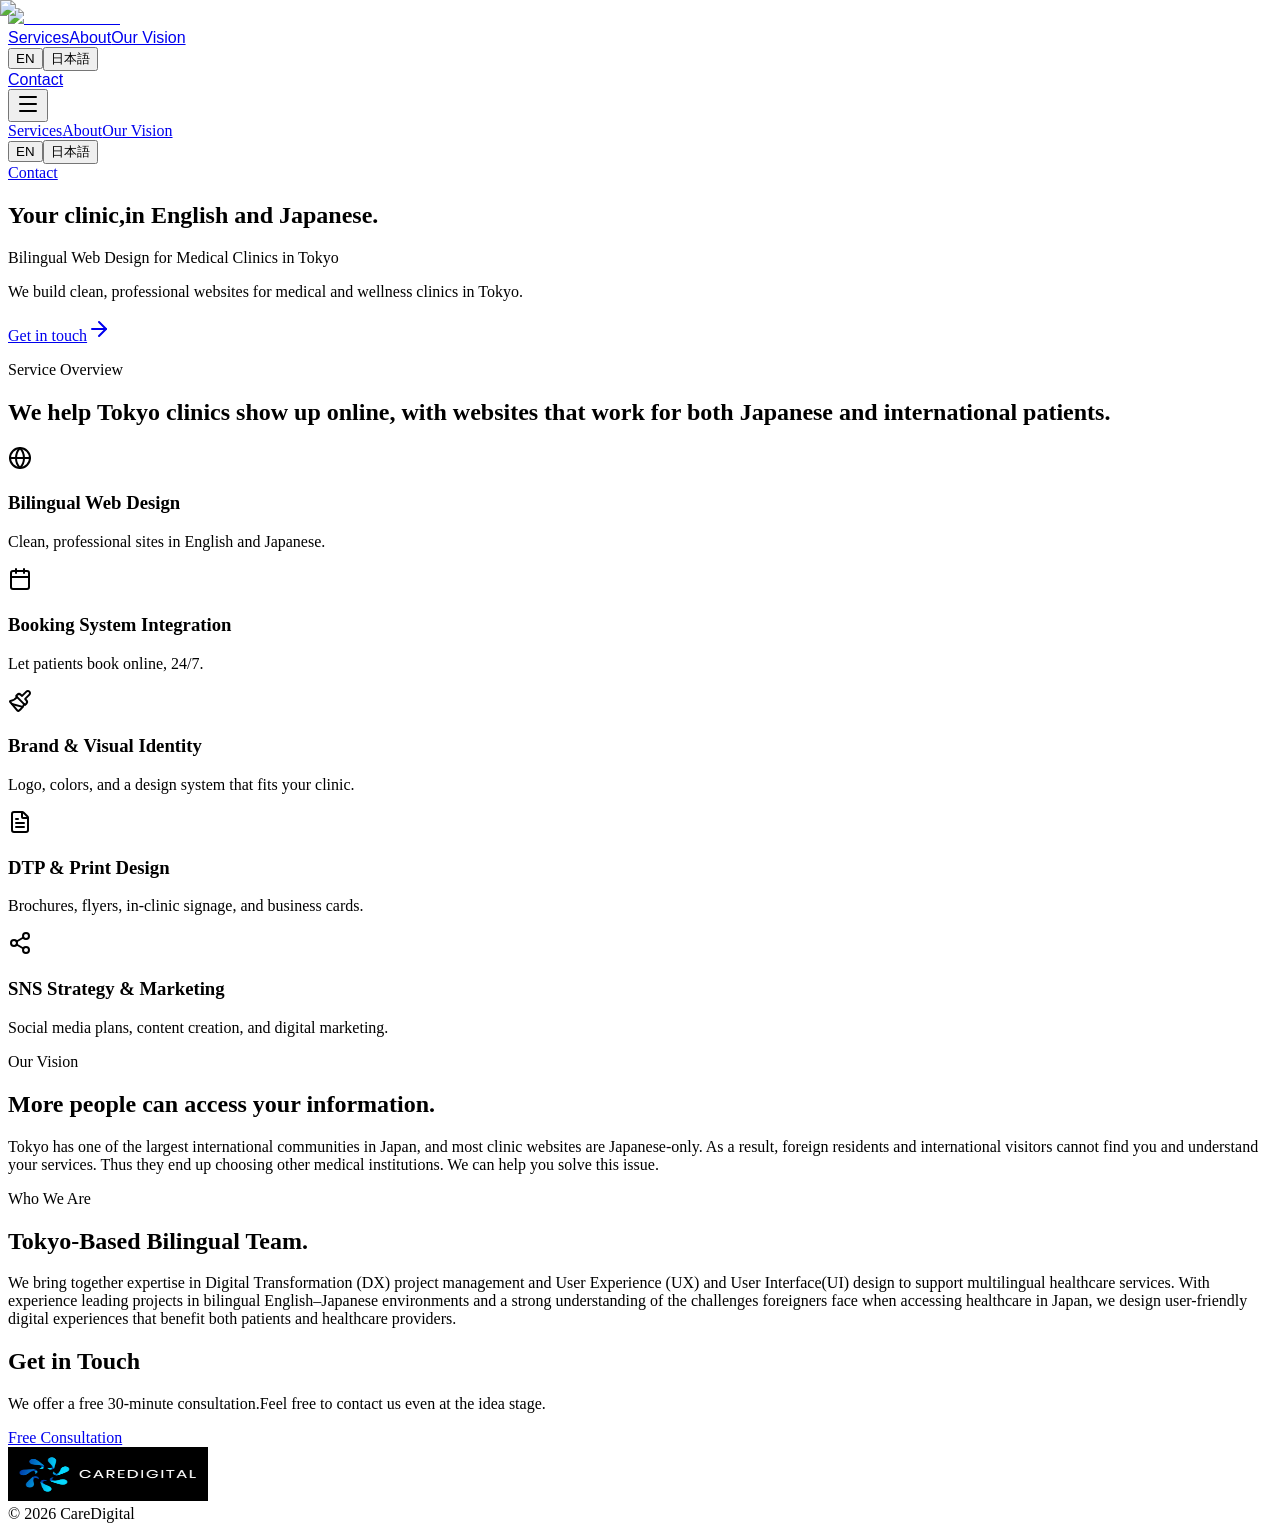
==== commit d3725be4: "deploy: bba8ed5df16bd291aa1c86c2992dd07964f033b7" ====
--- a/index.html
+++ b/index.html
@@ -1 +1 @@
-<!DOCTYPE html><html lang="en" class="noto_sans_jp_6bace6ff-module__Ao3yOa__variable noto_serif_jp_efe502ae-module__PAk_6a__variable bg-background"><head><meta charSet="utf-8"/><meta name="viewport" content="width=device-width, initial-scale=1"/><link rel="preload" href="/bilingual-clinic-websites/_next/static/media/68d0ad77fd2c49e3-s.p.0wghyr-.6qbey.woff2" as="font" crossorigin="" type="font/woff2"/><link rel="preload" href="/bilingual-clinic-websites/_next/static/media/ad9c66e761fed85a-s.p.0e4b2z5rxsmxh.woff2" as="font" crossorigin="" type="font/woff2"/><link rel="preload" href="/bilingual-clinic-websites/_next/static/media/f274a7d773de54c9-s.163vk5zt4o7.p.woff2" as="font" crossorigin="" type="font/woff2"/><link rel="preload" as="image" href="/images/why-bilingual.png"/><link rel="stylesheet" href="/bilingual-clinic-websites/_next/static/chunks/0nyd~v_xtp5dm.css" data-precedence="next"/><link rel="stylesheet" href="/bilingual-clinic-websites/_next/static/chunks/01da9p.xrps~y.css" data-precedence="next"/><link rel="stylesheet" href="/bilingual-clinic-websites/_next/static/chunks/0~ntso-k1w2ra.css" data-precedence="next"/><link rel="preload" as="script" fetchPriority="low" href="/bilingual-clinic-websites/_next/static/chunks/02yc90psx--ft.js"/><script src="/bilingual-clinic-websites/_next/static/chunks/0wfq4d7o2~q8x.js" async=""></script><script src="/bilingual-clinic-websites/_next/static/chunks/04dbw.dhgrrn0.js" async=""></script><script src="/bilingual-clinic-websites/_next/static/chunks/10u3y4bw1ayzs.js" async=""></script><script src="/bilingual-clinic-websites/_next/static/chunks/turbopack-0phpleqx-dtpb.js" async=""></script><script src="/bilingual-clinic-websites/_next/static/chunks/0ya5kixflpvgt.js" async=""></script><script src="/bilingual-clinic-websites/_next/static/chunks/0d3tkj33oycf2.js" async=""></script><script src="/bilingual-clinic-websites/_next/static/chunks/15h1frcpkboh_.js" async=""></script><meta name="next-size-adjust" content=""/><meta name="theme-color" content="#ffffff"/><meta name="color-scheme" content="light"/><title>ケアデジタル | Bilingual Web Design for Tokyo Clinics</title><meta name="description" content="Clean, professional bilingual (English / Japanese) websites for medical and wellness clinics in Tokyo. 東京のクリニック向けバイリンガルWeb制作。"/><meta name="generator" content="v0.app"/><script src="/bilingual-clinic-websites/_next/static/chunks/03~yq9q893hmn.js" noModule=""></script></head><body class="font-sans antialiased text-neutral-900 bg-white"><div hidden=""><!--$--><!--/$--></div><main class="min-h-screen w-full bg-white text-neutral-900 antialiased flex flex-col"><header class="sticky top-0 z-50 w-full bg-[#03C2F2]/80 backdrop-blur-md text-white border-b border-white/10"><div class="mx-auto flex max-w-[1440px] h-[96px] items-center justify-between px-12"><a href="#top" class="flex items-center transition-opacity hover:opacity-95"><div class="bg-white px-2.5 rounded-[8px] flex items-center justify-center h-14 shadow-sm"><img alt="ケアデジタル" loading="lazy" width="200" height="48" decoding="async" data-nimg="1" class="object-contain" style="color:transparent" src="/images/logo_caredigital_large.png"/></div></a><nav class="hidden items-center gap-12 md:flex"><a href="#services" class="text-base font-medium text-white transition-colors hover:text-white/80 antialiased tracking-normal" style="font-family:&#x27;Noto Sans JP&#x27;, &#x27;Helvetica Neue&#x27;, Helvetica, Arial, sans-serif">Services</a><a href="#about" class="text-base font-medium text-white transition-colors hover:text-white/80 antialiased tracking-normal" style="font-family:&#x27;Noto Sans JP&#x27;, &#x27;Helvetica Neue&#x27;, Helvetica, Arial, sans-serif">About</a><a href="#why-bilingual" class="text-base font-medium text-white transition-colors hover:text-white/80 antialiased tracking-normal" style="font-family:&#x27;Noto Sans JP&#x27;, &#x27;Helvetica Neue&#x27;, Helvetica, Arial, sans-serif">Why Bilingual</a></nav><div class="hidden items-center gap-6 md:flex"><div class="flex items-center h-12 text-base font-medium antialiased"><div class="inline-flex items-center gap-1 p-1 bg-black/10 rounded-full border border-white/10" role="group" aria-label="Language selection"><button type="button" aria-pressed="true" class="inline-flex items-center justify-center px-6 h-12 text-sm font-medium rounded-full transition-all duration-200 focus-visible:outline-none bg-white text-neutral-900 shadow-sm" style="font-family:&#x27;Noto Sans JP&#x27;, &#x27;Helvetica Neue&#x27;, Helvetica, Arial, sans-serif">EN</button><button type="button" aria-pressed="false" class="inline-flex items-center justify-center px-6 h-12 text-sm font-medium rounded-full transition-all duration-200 focus-visible:outline-none bg-transparent text-white/80 hover:text-white" style="font-family:&#x27;Noto Sans JP&#x27;, &#x27;Helvetica Neue&#x27;, Helvetica, Arial, sans-serif">日本語</button></div></div><a href="https://docs.google.com/forms/d/e/1FAIpQLSemWJQtSbIIB1MVeIHKJFF2cAp0UGWlBfg1iF1c_rrWHFgpGw/viewform?usp=publish-editor" target="_blank" rel="noopener noreferrer" class="inline-flex items-center justify-center rounded-full bg-[#ffffff] w-[160px] h-12 text-base font-medium text-neutral-900 transition-colors hover:bg-neutral-200 shadow-sm" style="font-family:&#x27;Noto Sans JP&#x27;, &#x27;Helvetica Neue&#x27;, Helvetica, Arial, sans-serif"><span>Contact</span></a></div><button type="button" class="inline-flex size-11 items-center justify-center rounded-md text-white md:hidden"><svg xmlns="http://www.w3.org/2000/svg" width="24" height="24" viewBox="0 0 24 24" fill="none" stroke="currentColor" stroke-width="2" stroke-linecap="round" stroke-linejoin="round" class="lucide lucide-menu size-7" aria-hidden="true"><path d="M4 5h16"></path><path d="M4 12h16"></path><path d="M4 19h16"></path></svg></button></div><div class="overflow-hidden transition-[max-height] duration-300 md:hidden bg-[#03C2F2] max-h-0"><nav class="flex flex-col gap-1 px-6 py-4"><a href="#services" class="rounded-md px-3 py-3 text-base font-medium text-white hover:bg-white/10">Services</a><a href="#about" class="rounded-md px-3 py-3 text-base font-medium text-white hover:bg-white/10">About</a><a href="#why-bilingual" class="rounded-md px-3 py-3 text-base font-medium text-white hover:bg-white/10">Why Bilingual</a><div class="flex items-center h-12 px-3 text-base my-2"><div class="inline-flex items-center gap-1 p-1 bg-black/10 rounded-full border border-white/10" role="group" aria-label="Language selection"><button type="button" aria-pressed="true" class="inline-flex items-center justify-center px-6 h-12 text-sm font-medium rounded-full transition-all duration-200 focus-visible:outline-none bg-white text-neutral-900 shadow-sm" style="font-family:&#x27;Noto Sans JP&#x27;, &#x27;Helvetica Neue&#x27;, Helvetica, Arial, sans-serif">EN</button><button type="button" aria-pressed="false" class="inline-flex items-center justify-center px-6 h-12 text-sm font-medium rounded-full transition-all duration-200 focus-visible:outline-none bg-transparent text-white/80 hover:text-white" style="font-family:&#x27;Noto Sans JP&#x27;, &#x27;Helvetica Neue&#x27;, Helvetica, Arial, sans-serif">日本語</button></div></div><a href="https://docs.google.com/forms/d/e/1FAIpQLSemWJQtSbIIB1MVeIHKJFF2cAp0UGWlBfg1iF1c_rrWHFgpGw/viewform?usp=publish-editor" target="_blank" rel="noopener noreferrer" class="mt-2 flex items-center justify-center rounded-full bg-[#ffffff] py-3 text-base font-medium text-neutral-900">Contact</a></nav></div></header><div class="flex-1"><section id="top" class="jsx-1a61da73f323c7de relative min-h-[calc(100vh-96px)] md:max-h-[780px] w-full bg-white overflow-hidden flex items-center"><div aria-hidden="true" class="jsx-1a61da73f323c7de absolute top-[387px] left-[65%] w-[420px] h-[428px] bg-[#047fb3]/20 rounded-full pointer-events-none"></div><div aria-hidden="true" class="jsx-1a61da73f323c7de absolute top-24 left-[15%] w-[222px] h-[226px] bg-[#047fb3]/10 rounded-full pointer-events-none"></div><div aria-hidden="true" class="jsx-1a61da73f323c7de absolute top-[280px] right-[8%] w-[100px] h-[102px] bg-[#047fb3]/15 rounded-full pointer-events-none"></div><div class="jsx-1a61da73f323c7de mx-auto max-w-[1250px] w-full px-12 pt-[116px] pb-12 md:py-12 grid grid-cols-1 md:grid-cols-2 gap-16 items-center relative z-10"><div class="jsx-1a61da73f323c7de flex flex-col items-start max-w-2xl"><h1 class="jsx-1a61da73f323c7de text-[30px] md:text-[42px] font-semibold text-neutral-900 tracking-tight leading-[1.6] font-[family-name:var(--font-noto-serif)] antialiased animate-fade-up delay-1"><span class="jsx-1a61da73f323c7de block">Your clinic,</span><span class="jsx-1a61da73f323c7de block">in English and Japanese.</span></h1><p class="jsx-1a61da73f323c7de text-[18px] font-bold bg-gradient-to-r from-[#03BAEE] to-[#014FB4] bg-clip-text text-transparent leading-snug font-[family-name:var(--font-noto-sans)] antialiased mt-6 animate-fade-up delay-2">Bilingual Web Design for Medical Clinics in Tokyo</p><p class="jsx-1a61da73f323c7de text-[18px] font-normal text-neutral-600 leading-relaxed font-[family-name:var(--font-noto-sans)] antialiased mt-4 max-w-xl animate-fade-up delay-3">We build clean, professional websites for medical and wellness clinics in Tokyo.</p><div class="jsx-1a61da73f323c7de mt-11 animate-fade-up delay-4"><a href="https://docs.google.com/forms/d/e/1FAIpQLSemWJQtSbIIB1MVeIHKJFF2cAp0UGWlBfg1iF1c_rrWHFgpGw/viewform?usp=publish-editor" target="_blank" rel="noopener noreferrer" class="jsx-1a61da73f323c7de inline-flex items-center justify-center gap-2 w-[251px] h-16 rounded-full bg-gradient-to-br from-[#03D9FE] to-[#003CAA] text-white text-xl font-bold tracking-wide transition-transform hover:scale-[1.02] shadow-lg shadow-[#003caa]/20 font-[family-name:var(--font-noto-sans)]"><span class="jsx-1a61da73f323c7de">Get in touch</span><svg xmlns="http://www.w3.org/2000/svg" width="24" height="24" viewBox="0 0 24 24" fill="none" stroke="currentColor" stroke-width="2" stroke-linecap="round" stroke-linejoin="round" class="lucide lucide-arrow-right size-5" aria-hidden="true"><path d="M5 12h14"></path><path d="m12 5 7 7-7 7"></path></svg></a></div></div><div class="jsx-1a61da73f323c7de flex justify-center md:justify-end w-full"><div class="jsx-1a61da73f323c7de w-full max-w-[488px] aspect-[487/495] rounded-2xl overflow-hidden relative shadow-md animate-fade-up delay-3"><img alt="Clinic Hero Visual" loading="lazy" decoding="async" data-nimg="fill" class="object-cover" style="position:absolute;height:100%;width:100%;left:0;top:0;right:0;bottom:0;color:transparent" src="/images/clinic-hero.png"/></div></div></div></section><section id="services" class="w-full bg-white pt-12 pb-24 scroll-mt-[96px]"><div class="mx-auto max-w-[1250px] px-12"><div class="flex flex-col items-start gap-3 mb-16"><p class="text-[18px] font-bold bg-gradient-to-r from-[#03BAEE] to-[#014FB4] bg-clip-text text-transparent [font-family:&#x27;Noto_Sans_JP-Bold&#x27;,Helvetica]">Service Overview</p><h2 class="text-3xl sm:text-4xl font-bold text-neutral-900 tracking-tight leading-snug font-[family-name:var(--font-noto-serif)] antialiased">We help Tokyo clinics show up online, with websites that work for both Japanese and international patients.</h2></div><div class="grid grid-cols-1 md:grid-cols-2 lg:grid-cols-3 gap-8"><div class="bg-[#028AC4] p-8 rounded-[18px] flex flex-col gap-5 text-white shadow-md cursor-default select-none"><div class="p-3 bg-white rounded-xl w-fit shadow-sm"><svg xmlns="http://www.w3.org/2000/svg" width="24" height="24" viewBox="0 0 24 24" fill="none" stroke="currentColor" stroke-width="2" stroke-linecap="round" stroke-linejoin="round" class="lucide lucide-globe size-8 text-[#028AC4]" aria-hidden="true"><circle cx="12" cy="12" r="10"></circle><path d="M12 2a14.5 14.5 0 0 0 0 20 14.5 14.5 0 0 0 0-20"></path><path d="M2 12h20"></path></svg></div><div class="flex flex-col gap-2"><h3 class="text-[18px] sm:text-xl font-bold font-[family-name:var(--font-noto-serif)] antialiased tracking-tight break-words leading-snug">Bilingual Web Design</h3><p class="text-white/90 text-base leading-relaxed [font-family:&#x27;Noto_Sans_JP-Regular&#x27;,Helvetica] mt-1">Clean, professional sites in English and Japanese.</p></div></div><div class="bg-[#028AC4] p-8 rounded-[18px] flex flex-col gap-5 text-white shadow-md cursor-default select-none"><div class="p-3 bg-white rounded-xl w-fit shadow-sm"><svg xmlns="http://www.w3.org/2000/svg" width="24" height="24" viewBox="0 0 24 24" fill="none" stroke="currentColor" stroke-width="2" stroke-linecap="round" stroke-linejoin="round" class="lucide lucide-calendar size-8 text-[#028AC4]" aria-hidden="true"><path d="M8 2v4"></path><path d="M16 2v4"></path><rect width="18" height="18" x="3" y="4" rx="2"></rect><path d="M3 10h18"></path></svg></div><div class="flex flex-col gap-2"><h3 class="text-[18px] sm:text-xl font-bold font-[family-name:var(--font-noto-serif)] antialiased tracking-tight break-words leading-snug">Booking System Integration</h3><p class="text-white/90 text-base leading-relaxed [font-family:&#x27;Noto_Sans_JP-Regular&#x27;,Helvetica] mt-1">Let patients book online, 24/7.</p></div></div><div class="bg-[#028AC4] p-8 rounded-[18px] flex flex-col gap-5 text-white shadow-md cursor-default select-none"><div class="p-3 bg-white rounded-xl w-fit shadow-sm"><svg xmlns="http://www.w3.org/2000/svg" width="24" height="24" viewBox="0 0 24 24" fill="none" stroke="currentColor" stroke-width="2" stroke-linecap="round" stroke-linejoin="round" class="lucide lucide-paintbrush size-8 text-[#028AC4]" aria-hidden="true"><path d="m14.622 17.897-10.68-2.913"></path><path d="M18.376 2.622a1 1 0 1 1 3.002 3.002L17.36 9.643a.5.5 0 0 0 0 .707l.944.944a2.41 2.41 0 0 1 0 3.408l-.944.944a.5.5 0 0 1-.707 0L8.354 7.348a.5.5 0 0 1 0-.707l.944-.944a2.41 2.41 0 0 1 3.408 0l.944.944a.5.5 0 0 0 .707 0z"></path><path d="M9 8c-1.804 2.71-3.97 3.46-6.583 3.948a.507.507 0 0 0-.302.819l7.32 8.883a1 1 0 0 0 1.185.204C12.735 20.405 16 16.792 16 15"></path></svg></div><div class="flex flex-col gap-2"><h3 class="text-[18px] sm:text-xl font-bold font-[family-name:var(--font-noto-serif)] antialiased tracking-tight break-words leading-snug">Brand &amp; Visual Identity</h3><p class="text-white/90 text-base leading-relaxed [font-family:&#x27;Noto_Sans_JP-Regular&#x27;,Helvetica] mt-1">Logo, colors, and a design system that fits your clinic.</p></div></div><div class="bg-[#028AC4] p-8 rounded-[18px] flex flex-col gap-5 text-white shadow-md cursor-default select-none"><div class="p-3 bg-white rounded-xl w-fit shadow-sm"><svg xmlns="http://www.w3.org/2000/svg" width="24" height="24" viewBox="0 0 24 24" fill="none" stroke="currentColor" stroke-width="2" stroke-linecap="round" stroke-linejoin="round" class="lucide lucide-file-text size-8 text-[#028AC4]" aria-hidden="true"><path d="M6 22a2 2 0 0 1-2-2V4a2 2 0 0 1 2-2h8a2.4 2.4 0 0 1 1.704.706l3.588 3.588A2.4 2.4 0 0 1 20 8v12a2 2 0 0 1-2 2z"></path><path d="M14 2v5a1 1 0 0 0 1 1h5"></path><path d="M10 9H8"></path><path d="M16 13H8"></path><path d="M16 17H8"></path></svg></div><div class="flex flex-col gap-2"><h3 class="text-[18px] sm:text-xl font-bold font-[family-name:var(--font-noto-serif)] antialiased tracking-tight break-words leading-snug">DTP &amp; Print Design</h3><p class="text-white/90 text-base leading-relaxed [font-family:&#x27;Noto_Sans_JP-Regular&#x27;,Helvetica] mt-1">Brochures, flyers, in-clinic signage, and business cards.</p></div></div><div class="bg-[#028AC4] p-8 rounded-[18px] flex flex-col gap-5 text-white shadow-md cursor-default select-none"><div class="p-3 bg-white rounded-xl w-fit shadow-sm"><svg xmlns="http://www.w3.org/2000/svg" width="24" height="24" viewBox="0 0 24 24" fill="none" stroke="currentColor" stroke-width="2" stroke-linecap="round" stroke-linejoin="round" class="lucide lucide-share2 lucide-share-2 size-8 text-[#028AC4]" aria-hidden="true"><circle cx="18" cy="5" r="3"></circle><circle cx="6" cy="12" r="3"></circle><circle cx="18" cy="19" r="3"></circle><line x1="8.59" x2="15.42" y1="13.51" y2="17.49"></line><line x1="15.41" x2="8.59" y1="6.51" y2="10.49"></line></svg></div><div class="flex flex-col gap-2"><h3 class="text-[18px] sm:text-xl font-bold font-[family-name:var(--font-noto-serif)] antialiased tracking-tight break-words leading-snug">SNS Strategy &amp; Marketing</h3><p class="text-white/90 text-base leading-relaxed [font-family:&#x27;Noto_Sans_JP-Regular&#x27;,Helvetica] mt-1">Social media plans, content creation, and digital marketing.</p></div></div></div></div></section><section id="why-bilingual" class="w-full bg-[#EBF6FB] py-24 scroll-mt-[96px]"><div class="mx-auto max-w-[1250px] px-12 grid grid-cols-1 md:grid-cols-2 gap-16 items-center"><div class="flex justify-center w-full"><div class="w-full max-w-[512px] aspect-[1.33] rounded-[18px] overflow-hidden relative"><img alt="Clinic staff welcoming international patients in Tokyo" decoding="async" data-nimg="fill" class="object-cover" style="position:absolute;height:100%;width:100%;left:0;top:0;right:0;bottom:0;color:transparent" src="/images/why-bilingual.png"/></div></div><div class="flex flex-col items-start gap-6 max-w-xl"><p class="text-[18px] font-bold bg-gradient-to-r from-[#03BAEE] to-[#014FB4] bg-clip-text text-transparent font-[family-name:var(--font-noto-sans)] antialiased">Our Vision</p><h2 class="text-3xl sm:text-4xl font-bold tracking-tight text-neutral-900 leading-[1.4] font-[family-name:var(--font-noto-serif)] antialiased">More people can access your information.</h2><p class="text-[18px] font-normal text-neutral-700 leading-relaxed font-[family-name:var(--font-noto-sans)] antialiased">Tokyo has one of the largest international communities in Japan, and most clinic websites are Japanese-only. As a result, foreign residents and international visitors cannot find you and understand your services. Thus they end up choosing other medical institutions. We can help you solve this issue.</p></div></div></section><section id="about" class="w-full bg-white py-24 scroll-mt-[96px]"><div class="mx-auto max-w-[1250px] px-12"><div class="flex flex-col items-start gap-3"><p class="text-[18px] font-bold text-[#049DC4] font-[family-name:var(--font-noto-sans)] antialiased">Who We Are</p><h2 class="text-[26px] md:text-[34px] font-bold text-neutral-900 tracking-tight font-[family-name:var(--font-noto-serif)] antialiased leading-snug">Tokyo-Based Bilingual Team.</h2></div><div class="mt-12 max-w-5xl"><p class="text-neutral-700 text-base md:text-[17px] leading-[1.8] font-[family-name:var(--font-noto-sans)] antialiased">We bring together expertise in Digital Transformation (DX) project management and User Experience (UX) and User Interface(UI) design to support multilingual healthcare services. With experience leading projects in bilingual English–Japanese environments and a strong understanding of the challenges foreigners face when accessing healthcare in Japan, we design user-friendly digital experiences that benefit both patients and healthcare providers.</p></div></div></section><section id="contact" class="w-full bg-[#E6F5FD] py-24 scroll-mt-[96px] text-center flex flex-col items-center justify-center"><div class="mx-auto max-w-[1250px] w-full px-12 flex flex-col items-center"><h2 class="text-[28px] md:text-[34px] font-bold text-neutral-900 tracking-tight font-[family-name:var(--font-noto-serif)] antialiased leading-tight">Get in Touch</h2><div class="text-[16px] sm:text-[18px] font-normal text-neutral-700 font-[family-name:var(--font-noto-sans)] antialiased mt-6 max-w-2xl leading-relaxed"><p class="flex flex-col gap-1"><span class="block">We offer a free 30-minute consultation.</span><span class="block">Feel free to contact us even at the idea stage.</span></p></div><div class="mt-10"><a href="https://docs.google.com/forms/d/e/1FAIpQLSemWJQtSbIIB1MVeIHKJFF2cAp0UGWlBfg1iF1c_rrWHFgpGw/viewform?usp=publish-editor" target="_blank" rel="noopener noreferrer" class="inline-flex items-center justify-center w-[256px] h-14 rounded-full bg-gradient-to-r from-[#49B3E4] via-[#2F73C0] to-[#1E4FA2] text-white text-lg font-bold tracking-wide transition-transform hover:scale-[1.02] shadow-md shadow-[#2f73c0]/10 font-[family-name:var(--font-noto-sans)]">Free Consultation</a></div></div></section></div><footer class="w-full bg-[#090909] py-8 text-neutral-400 text-sm font-[family-name:var(--font-noto-sans)] antialiased border-t border-neutral-900"><div class="mx-auto max-w-[1440px] px-12 flex flex-col md:flex-row items-center justify-between gap-6"><div class="flex items-center gap-2"><div class="flex items-center justify-center h-16"><img alt="CAREDIGITAL" loading="lazy" width="200" height="54" decoding="async" data-nimg="1" class="object-contain" style="color:transparent" src="/images/logo_caredigital_dark.png"/></div></div><div class="text-xs text-neutral-500">© 2026 CareDigital</div></div></footer></main><!--$--><!--/$--><!--$!--><template data-dgst="BAILOUT_TO_CLIENT_SIDE_RENDERING"></template><!--/$--><script src="/bilingual-clinic-websites/_next/static/chunks/02yc90psx--ft.js" id="_R_" async=""></script><script>(self.__next_f=self.__next_f||[]).push([0])</script><script>self.__next_f.push([1,"1:\"$Sreact.fragment\"\n2:I[39756,[\"/bilingual-clinic-websites/_next/static/chunks/0ya5kixflpvgt.js\",\"/bilingual-clinic-websites/_next/static/chunks/0d3tkj33oycf2.js\"],\"default\"]\n3:I[37457,[\"/bilingual-clinic-websites/_next/static/chunks/0ya5kixflpvgt.js\",\"/bilingual-clinic-websites/_next/static/chunks/0d3tkj33oycf2.js\"],\"default\"]\n4:I[2355,[\"/bilingual-clinic-websites/_next/static/chunks/0ya5kixflpvgt.js\",\"/bilingual-clinic-websites/_next/static/chunks/0d3tkj33oycf2.js\"],\"Analytics\"]\n5:I[47257,[\"/bilingual-clinic-websites/_next/static/chunks/0ya5kixflpvgt.js\",\"/bilingual-clinic-websites/_next/static/chunks/0d3tkj33oycf2.js\"],\"ClientPageRoot\"]\n6:I[31713,[\"/bilingual-clinic-websites/_next/static/chunks/0ya5kixflpvgt.js\",\"/bilingual-clinic-websites/_next/static/chunks/0d3tkj33oycf2.js\",\"/bilingual-clinic-websites/_next/static/chunks/15h1frcpkboh_.js\"],\"default\"]\n9:I[97367,[\"/bilingual-clinic-websites/_next/static/chunks/0ya5kixflpvgt.js\",\"/bilingual-clinic-websites/_next/static/chunks/0d3tkj33oycf2.js\"],\"OutletBoundary\"]\na:\"$Sreact.suspense\"\nc:I[97367,[\"/bilingual-clinic-websites/_next/static/chunks/0ya5kixflpvgt.js\",\"/bilingual-clinic-websites/_next/static/chunks/0d3tkj33oycf2.js\"],\"ViewportBoundary\"]\ne:I[97367,[\"/bilingual-clinic-websites/_next/static/chunks/0ya5kixflpvgt.js\",\"/bilingual-clinic-websites/_next/static/chunks/0d3tkj33oycf2.js\"],\"MetadataBoundary\"]\n10:I[68027,[\"/bilingual-clinic-websites/_next/static/chunks/0ya5kixflpvgt.js\",\"/bilingual-clinic-websites/_next/static/chunks/0d3tkj33oycf2.js\"],\"default\",1]\n:HL[\"/bilingual-clinic-websites/_next/static/chunks/0nyd~v_xtp5dm.css\",\"style\"]\n:HL[\"/bilingual-clinic-websites/_next/static/chunks/01da9p.xrps~y.css\",\"style\"]\n:HL[\"/bilingual-clinic-websites/_next/static/chunks/0~ntso-k1w2ra.css\",\"style\"]\n:HL[\"/bilingual-clinic-websites/_next/static/media/68d0ad77fd2c49e3-s.p.0wghyr-.6qbey.woff2\",\"font\",{\"crossOrigin\":\"\",\"type\":\"font/woff2\"}]\n:HL[\"/bilingual-clinic-websites/_next/static/media/ad9c66e761fed85a-s.p.0e4b2z5rxsmxh.woff2\",\"font\",{\"crossOrigin\":\"\",\"type\":\"font/woff2\"}]\n:HL[\"/bilingual-clinic-websites/_next/static/media/f274a7d773de54c9-s.163vk5zt4o7.p.woff2\",\"font\",{\"crossOrigin\":\"\",\"type\":\"font/woff2\"}]\n"])</script><script>self.__next_f.push([1,"0:{\"P\":null,\"c\":[\"\",\"\"],\"q\":\"\",\"i\":false,\"f\":[[[\"\",{\"children\":[\"__PAGE__\",{}]},\"$undefined\",\"$undefined\",16],[[\"$\",\"$1\",\"c\",{\"children\":[[[\"$\",\"link\",\"0\",{\"rel\":\"stylesheet\",\"href\":\"/bilingual-clinic-websites/_next/static/chunks/0nyd~v_xtp5dm.css\",\"precedence\":\"next\",\"crossOrigin\":\"$undefined\",\"nonce\":\"$undefined\"}],[\"$\",\"link\",\"1\",{\"rel\":\"stylesheet\",\"href\":\"/bilingual-clinic-websites/_next/static/chunks/01da9p.xrps~y.css\",\"precedence\":\"next\",\"crossOrigin\":\"$undefined\",\"nonce\":\"$undefined\"}],[\"$\",\"link\",\"2\",{\"rel\":\"stylesheet\",\"href\":\"/bilingual-clinic-websites/_next/static/chunks/0~ntso-k1w2ra.css\",\"precedence\":\"next\",\"crossOrigin\":\"$undefined\",\"nonce\":\"$undefined\"}],[\"$\",\"script\",\"script-0\",{\"src\":\"/bilingual-clinic-websites/_next/static/chunks/0ya5kixflpvgt.js\",\"async\":true,\"nonce\":\"$undefined\"}],[\"$\",\"script\",\"script-1\",{\"src\":\"/bilingual-clinic-websites/_next/static/chunks/0d3tkj33oycf2.js\",\"async\":true,\"nonce\":\"$undefined\"}]],[\"$\",\"html\",null,{\"lang\":\"en\",\"className\":\"noto_sans_jp_6bace6ff-module__Ao3yOa__variable noto_serif_jp_efe502ae-module__PAk_6a__variable bg-background\",\"children\":[\"$\",\"body\",null,{\"className\":\"font-sans antialiased text-neutral-900 bg-white\",\"children\":[[\"$\",\"$L2\",null,{\"parallelRouterKey\":\"children\",\"error\":\"$undefined\",\"errorStyles\":\"$undefined\",\"errorScripts\":\"$undefined\",\"template\":[\"$\",\"$L3\",null,{}],\"templateStyles\":\"$undefined\",\"templateScripts\":\"$undefined\",\"notFound\":[[[\"$\",\"title\",null,{\"children\":\"404: This page could not be found.\"}],[\"$\",\"div\",null,{\"style\":{\"fontFamily\":\"system-ui,\\\"Segoe UI\\\",Roboto,Helvetica,Arial,sans-serif,\\\"Apple Color Emoji\\\",\\\"Segoe UI Emoji\\\"\",\"height\":\"100vh\",\"textAlign\":\"center\",\"display\":\"flex\",\"flexDirection\":\"column\",\"alignItems\":\"center\",\"justifyContent\":\"center\"},\"children\":[\"$\",\"div\",null,{\"children\":[[\"$\",\"style\",null,{\"dangerouslySetInnerHTML\":{\"__html\":\"body{color:#000;background:#fff;margin:0}.next-error-h1{border-right:1px solid rgba(0,0,0,.3)}@media (prefers-color-scheme:dark){body{color:#fff;background:#000}.next-error-h1{border-right:1px solid rgba(255,255,255,.3)}}\"}}],[\"$\",\"h1\",null,{\"className\":\"next-error-h1\",\"style\":{\"display\":\"inline-block\",\"margin\":\"0 20px 0 0\",\"padding\":\"0 23px 0 0\",\"fontSize\":24,\"fontWeight\":500,\"verticalAlign\":\"top\",\"lineHeight\":\"49px\"},\"children\":404}],[\"$\",\"div\",null,{\"style\":{\"display\":\"inline-block\"},\"children\":[\"$\",\"h2\",null,{\"style\":{\"fontSize\":14,\"fontWeight\":400,\"lineHeight\":\"49px\",\"margin\":0},\"children\":\"This page could not be found.\"}]}]]}]}]],[]],\"forbidden\":\"$undefined\",\"unauthorized\":\"$undefined\"}],[\"$\",\"$L4\",null,{}]]}]}]]}],{\"children\":[[\"$\",\"$1\",\"c\",{\"children\":[[\"$\",\"$L5\",null,{\"Component\":\"$6\",\"serverProvidedParams\":{\"searchParams\":{},\"params\":{},\"promises\":[\"$@7\",\"$@8\"]}}],[[\"$\",\"script\",\"script-0\",{\"src\":\"/bilingual-clinic-websites/_next/static/chunks/15h1frcpkboh_.js\",\"async\":true,\"nonce\":\"$undefined\"}]],[\"$\",\"$L9\",null,{\"children\":[\"$\",\"$a\",null,{\"name\":\"Next.MetadataOutlet\",\"children\":\"$@b\"}]}]]}],{},null,false,null]},null,false,null],[\"$\",\"$1\",\"h\",{\"children\":[null,[\"$\",\"$Lc\",null,{\"children\":\"$Ld\"}],[\"$\",\"div\",null,{\"hidden\":true,\"children\":[\"$\",\"$Le\",null,{\"children\":[\"$\",\"$a\",null,{\"name\":\"Next.Metadata\",\"children\":\"$Lf\"}]}]}],[\"$\",\"meta\",null,{\"name\":\"next-size-adjust\",\"content\":\"\"}]]}],false]],\"m\":\"$undefined\",\"G\":[\"$10\",[[\"$\",\"link\",\"0\",{\"rel\":\"stylesheet\",\"href\":\"/bilingual-clinic-websites/_next/static/chunks/0nyd~v_xtp5dm.css\",\"precedence\":\"next\",\"crossOrigin\":\"$undefined\",\"nonce\":\"$undefined\"}],[\"$\",\"link\",\"1\",{\"rel\":\"stylesheet\",\"href\":\"/bilingual-clinic-websites/_next/static/chunks/01da9p.xrps~y.css\",\"precedence\":\"next\",\"crossOrigin\":\"$undefined\",\"nonce\":\"$undefined\"}],[\"$\",\"link\",\"2\",{\"rel\":\"stylesheet\",\"href\":\"/bilingual-clinic-websites/_next/static/chunks/0~ntso-k1w2ra.css\",\"precedence\":\"next\",\"crossOrigin\":\"$undefined\",\"nonce\":\"$undefined\"}]]],\"S\":true,\"h\":null,\"s\":\"$undefined\",\"l\":\"$undefined\",\"p\":\"$undefined\",\"d\":\"$undefined\",\"b\":\"gD5sIeXOKeWdyyHpcQW3S\"}\n"])</script><script>self.__next_f.push([1,"7:{}\n8:\"$0:f:0:1:1:children:0:props:children:0:props:serverProvidedParams:params\"\n"])</script><script>self.__next_f.push([1,"d:[[\"$\",\"meta\",\"0\",{\"charSet\":\"utf-8\"}],[\"$\",\"meta\",\"1\",{\"name\":\"viewport\",\"content\":\"width=device-width, initial-scale=1\"}],[\"$\",\"meta\",\"2\",{\"name\":\"theme-color\",\"content\":\"#ffffff\"}],[\"$\",\"meta\",\"3\",{\"name\":\"color-scheme\",\"content\":\"light\"}]]\n"])</script><script>self.__next_f.push([1,"b:null\nf:[[\"$\",\"title\",\"0\",{\"children\":\"ケアデジタル | Bilingual Web Design for Tokyo Clinics\"}],[\"$\",\"meta\",\"1\",{\"name\":\"description\",\"content\":\"Clean, professional bilingual (English / Japanese) websites for medical and wellness clinics in Tokyo. 東京のクリニック向けバイリンガルWeb制作。\"}],[\"$\",\"meta\",\"2\",{\"name\":\"generator\",\"content\":\"v0.app\"}]]\n"])</script></body></html>+<!DOCTYPE html><html lang="en" class="noto_sans_jp_6bace6ff-module__Ao3yOa__variable noto_serif_jp_efe502ae-module__PAk_6a__variable bg-background"><head><meta charSet="utf-8"/><meta name="viewport" content="width=device-width, initial-scale=1"/><link rel="preload" href="/bilingual-clinic-websites/_next/static/media/68d0ad77fd2c49e3-s.p.0wghyr-.6qbey.woff2" as="font" crossorigin="" type="font/woff2"/><link rel="preload" href="/bilingual-clinic-websites/_next/static/media/ad9c66e761fed85a-s.p.0e4b2z5rxsmxh.woff2" as="font" crossorigin="" type="font/woff2"/><link rel="preload" href="/bilingual-clinic-websites/_next/static/media/f274a7d773de54c9-s.163vk5zt4o7.p.woff2" as="font" crossorigin="" type="font/woff2"/><link rel="preload" as="image" href="/bilingual-clinic-websites/images/why-bilingual.png"/><link rel="stylesheet" href="/bilingual-clinic-websites/_next/static/chunks/0nyd~v_xtp5dm.css" data-precedence="next"/><link rel="stylesheet" href="/bilingual-clinic-websites/_next/static/chunks/01da9p.xrps~y.css" data-precedence="next"/><link rel="stylesheet" href="/bilingual-clinic-websites/_next/static/chunks/0~ntso-k1w2ra.css" data-precedence="next"/><link rel="preload" as="script" fetchPriority="low" href="/bilingual-clinic-websites/_next/static/chunks/02yc90psx--ft.js"/><script src="/bilingual-clinic-websites/_next/static/chunks/0wfq4d7o2~q8x.js" async=""></script><script src="/bilingual-clinic-websites/_next/static/chunks/04dbw.dhgrrn0.js" async=""></script><script src="/bilingual-clinic-websites/_next/static/chunks/10u3y4bw1ayzs.js" async=""></script><script src="/bilingual-clinic-websites/_next/static/chunks/turbopack-0phpleqx-dtpb.js" async=""></script><script src="/bilingual-clinic-websites/_next/static/chunks/0ya5kixflpvgt.js" async=""></script><script src="/bilingual-clinic-websites/_next/static/chunks/0d3tkj33oycf2.js" async=""></script><script src="/bilingual-clinic-websites/_next/static/chunks/02yno99j6_v48.js" async=""></script><meta name="next-size-adjust" content=""/><meta name="theme-color" content="#ffffff"/><meta name="color-scheme" content="light"/><title>ケアデジタル | Bilingual Web Design for Tokyo Clinics</title><meta name="description" content="Clean, professional bilingual (English / Japanese) websites for medical and wellness clinics in Tokyo. 東京のクリニック向けバイリンガルWeb制作。"/><meta name="generator" content="v0.app"/><script src="/bilingual-clinic-websites/_next/static/chunks/03~yq9q893hmn.js" noModule=""></script></head><body class="font-sans antialiased text-neutral-900 bg-white"><div hidden=""><!--$--><!--/$--></div><main class="min-h-screen w-full bg-white text-neutral-900 antialiased flex flex-col"><header class="sticky top-0 z-50 w-full bg-[#03C2F2]/80 backdrop-blur-md text-white border-b border-white/10"><div class="mx-auto flex max-w-[1440px] h-[96px] items-center justify-between px-12"><a href="#top" class="flex items-center transition-opacity hover:opacity-95"><div class="bg-white px-2.5 rounded-[8px] flex items-center justify-center h-14 shadow-sm"><img alt="ケアデジタル" loading="lazy" width="200" height="48" decoding="async" data-nimg="1" class="h-12 w-auto object-contain" style="color:transparent" src="/bilingual-clinic-websites/images/logo_caredigital_large.png"/></div></a><nav class="hidden items-center gap-12 md:flex"><a href="#services" class="text-base font-medium text-white transition-colors hover:text-white/80 antialiased tracking-normal" style="font-family:&#x27;Noto Sans JP&#x27;, &#x27;Helvetica Neue&#x27;, Helvetica, Arial, sans-serif">Services</a><a href="#about" class="text-base font-medium text-white transition-colors hover:text-white/80 antialiased tracking-normal" style="font-family:&#x27;Noto Sans JP&#x27;, &#x27;Helvetica Neue&#x27;, Helvetica, Arial, sans-serif">About</a><a href="#why-bilingual" class="text-base font-medium text-white transition-colors hover:text-white/80 antialiased tracking-normal" style="font-family:&#x27;Noto Sans JP&#x27;, &#x27;Helvetica Neue&#x27;, Helvetica, Arial, sans-serif">Our Vision</a></nav><div class="hidden items-center gap-6 md:flex"><div class="flex items-center h-12 text-base font-medium antialiased"><div class="inline-flex items-center gap-1 p-1 bg-black/10 rounded-full border border-white/10" role="group" aria-label="Language selection"><button type="button" aria-pressed="true" class="inline-flex items-center justify-center px-6 h-12 text-sm font-medium rounded-full transition-all duration-200 focus-visible:outline-none bg-white text-neutral-900 shadow-sm" style="font-family:&#x27;Noto Sans JP&#x27;, &#x27;Helvetica Neue&#x27;, Helvetica, Arial, sans-serif">EN</button><button type="button" aria-pressed="false" class="inline-flex items-center justify-center px-6 h-12 text-sm font-medium rounded-full transition-all duration-200 focus-visible:outline-none bg-transparent text-white/80 hover:text-white" style="font-family:&#x27;Noto Sans JP&#x27;, &#x27;Helvetica Neue&#x27;, Helvetica, Arial, sans-serif">日本語</button></div></div><a href="https://docs.google.com/forms/d/e/1FAIpQLSemWJQtSbIIB1MVeIHKJFF2cAp0UGWlBfg1iF1c_rrWHFgpGw/viewform?usp=publish-editor" target="_blank" rel="noopener noreferrer" class="inline-flex items-center justify-center rounded-full bg-[#ffffff] w-[160px] h-12 text-base font-medium text-neutral-900 transition-colors hover:bg-neutral-200 shadow-sm" style="font-family:&#x27;Noto Sans JP&#x27;, &#x27;Helvetica Neue&#x27;, Helvetica, Arial, sans-serif"><span>Contact</span></a></div><button type="button" class="inline-flex size-11 items-center justify-center rounded-md text-white md:hidden"><svg xmlns="http://www.w3.org/2000/svg" width="24" height="24" viewBox="0 0 24 24" fill="none" stroke="currentColor" stroke-width="2" stroke-linecap="round" stroke-linejoin="round" class="lucide lucide-menu size-7" aria-hidden="true"><path d="M4 5h16"></path><path d="M4 12h16"></path><path d="M4 19h16"></path></svg></button></div><div class="overflow-hidden transition-[max-height] duration-300 md:hidden bg-[#03C2F2] max-h-0"><nav class="flex flex-col gap-1 px-6 py-4"><a href="#services" class="rounded-md px-3 py-3 text-base font-medium text-white hover:bg-white/10">Services</a><a href="#about" class="rounded-md px-3 py-3 text-base font-medium text-white hover:bg-white/10">About</a><a href="#why-bilingual" class="rounded-md px-3 py-3 text-base font-medium text-white hover:bg-white/10">Our Vision</a><div class="flex items-center h-12 px-3 text-base my-2"><div class="inline-flex items-center gap-1 p-1 bg-black/10 rounded-full border border-white/10" role="group" aria-label="Language selection"><button type="button" aria-pressed="true" class="inline-flex items-center justify-center px-6 h-12 text-sm font-medium rounded-full transition-all duration-200 focus-visible:outline-none bg-white text-neutral-900 shadow-sm" style="font-family:&#x27;Noto Sans JP&#x27;, &#x27;Helvetica Neue&#x27;, Helvetica, Arial, sans-serif">EN</button><button type="button" aria-pressed="false" class="inline-flex items-center justify-center px-6 h-12 text-sm font-medium rounded-full transition-all duration-200 focus-visible:outline-none bg-transparent text-white/80 hover:text-white" style="font-family:&#x27;Noto Sans JP&#x27;, &#x27;Helvetica Neue&#x27;, Helvetica, Arial, sans-serif">日本語</button></div></div><a href="https://docs.google.com/forms/d/e/1FAIpQLSemWJQtSbIIB1MVeIHKJFF2cAp0UGWlBfg1iF1c_rrWHFgpGw/viewform?usp=publish-editor" target="_blank" rel="noopener noreferrer" class="mt-2 flex items-center justify-center rounded-full bg-[#ffffff] py-3 text-base font-medium text-neutral-900">Contact</a></nav></div></header><div class="flex-1"><section id="top" class="jsx-1a61da73f323c7de relative min-h-[calc(100vh-96px)] md:max-h-[780px] w-full bg-white overflow-hidden flex items-center"><div aria-hidden="true" class="jsx-1a61da73f323c7de absolute top-[387px] left-[65%] w-[420px] h-[428px] bg-[#047fb3]/20 rounded-full pointer-events-none"></div><div aria-hidden="true" class="jsx-1a61da73f323c7de absolute top-24 left-[15%] w-[222px] h-[226px] bg-[#047fb3]/10 rounded-full pointer-events-none"></div><div aria-hidden="true" class="jsx-1a61da73f323c7de absolute top-[280px] right-[8%] w-[100px] h-[102px] bg-[#047fb3]/15 rounded-full pointer-events-none"></div><div class="jsx-1a61da73f323c7de mx-auto max-w-[1250px] w-full px-12 pt-[116px] pb-12 md:py-12 grid grid-cols-1 md:grid-cols-2 gap-16 items-center relative z-10"><div class="jsx-1a61da73f323c7de flex flex-col items-start max-w-2xl"><h1 class="jsx-1a61da73f323c7de text-[30px] md:text-[42px] font-semibold text-neutral-900 tracking-tight leading-[1.6] font-[family-name:var(--font-noto-serif)] antialiased animate-fade-up delay-1"><span class="jsx-1a61da73f323c7de block">Your clinic,</span><span class="jsx-1a61da73f323c7de block">in English and Japanese.</span></h1><p class="jsx-1a61da73f323c7de text-[18px] font-bold bg-gradient-to-r from-[#03BAEE] to-[#014FB4] bg-clip-text text-transparent leading-snug font-[family-name:var(--font-noto-sans)] antialiased mt-6 animate-fade-up delay-2">Bilingual Web Design for Medical Clinics in Tokyo</p><p class="jsx-1a61da73f323c7de text-[18px] font-normal text-neutral-600 leading-relaxed font-[family-name:var(--font-noto-sans)] antialiased mt-4 max-w-xl animate-fade-up delay-3">We build clean, professional websites for medical and wellness clinics in Tokyo.</p><div class="jsx-1a61da73f323c7de mt-11 animate-fade-up delay-4"><a href="https://docs.google.com/forms/d/e/1FAIpQLSemWJQtSbIIB1MVeIHKJFF2cAp0UGWlBfg1iF1c_rrWHFgpGw/viewform?usp=publish-editor" target="_blank" rel="noopener noreferrer" class="jsx-1a61da73f323c7de inline-flex items-center justify-center gap-2 w-[251px] h-16 rounded-full bg-gradient-to-br from-[#03D9FE] to-[#003CAA] text-white text-xl font-bold tracking-wide transition-transform hover:scale-[1.02] shadow-lg shadow-[#003caa]/20 font-[family-name:var(--font-noto-sans)]"><span class="jsx-1a61da73f323c7de">Get in touch</span><svg xmlns="http://www.w3.org/2000/svg" width="24" height="24" viewBox="0 0 24 24" fill="none" stroke="currentColor" stroke-width="2" stroke-linecap="round" stroke-linejoin="round" class="lucide lucide-arrow-right size-5" aria-hidden="true"><path d="M5 12h14"></path><path d="m12 5 7 7-7 7"></path></svg></a></div></div><div class="jsx-1a61da73f323c7de flex justify-center md:justify-end w-full"><div class="jsx-1a61da73f323c7de w-full max-w-[488px] aspect-[487/495] rounded-2xl overflow-hidden relative shadow-md animate-fade-up delay-3"><img alt="Clinic Hero Visual" loading="lazy" decoding="async" data-nimg="fill" class="object-cover" style="position:absolute;height:100%;width:100%;left:0;top:0;right:0;bottom:0;color:transparent" src="/bilingual-clinic-websites/images/clinic-hero.png"/></div></div></div></section><section id="services" class="w-full bg-white pt-12 pb-24 scroll-mt-[96px]"><div class="mx-auto max-w-[1250px] px-12"><div class="flex flex-col items-start gap-3 mb-16"><p class="text-[18px] font-bold bg-gradient-to-r from-[#03BAEE] to-[#014FB4] bg-clip-text text-transparent [font-family:&#x27;Noto_Sans_JP-Bold&#x27;,Helvetica]">Service Overview</p><h2 class="text-3xl sm:text-4xl font-bold text-neutral-900 tracking-tight leading-snug font-[family-name:var(--font-noto-serif)] antialiased">We help Tokyo clinics show up online, with websites that work for both Japanese and international patients.</h2></div><div class="grid grid-cols-1 md:grid-cols-2 lg:grid-cols-3 gap-8"><div class="bg-[#028AC4] p-8 rounded-[18px] flex flex-col gap-5 text-white shadow-md cursor-default select-none"><div class="p-3 bg-white rounded-xl w-fit shadow-sm"><svg xmlns="http://www.w3.org/2000/svg" width="24" height="24" viewBox="0 0 24 24" fill="none" stroke="currentColor" stroke-width="2" stroke-linecap="round" stroke-linejoin="round" class="lucide lucide-globe size-8 text-[#028AC4]" aria-hidden="true"><circle cx="12" cy="12" r="10"></circle><path d="M12 2a14.5 14.5 0 0 0 0 20 14.5 14.5 0 0 0 0-20"></path><path d="M2 12h20"></path></svg></div><div class="flex flex-col gap-2"><h3 class="text-[18px] sm:text-xl font-bold font-[family-name:var(--font-noto-serif)] antialiased tracking-tight break-words leading-snug">Bilingual Web Design</h3><p class="text-white/90 text-base leading-relaxed [font-family:&#x27;Noto_Sans_JP-Regular&#x27;,Helvetica] mt-1">Clean, professional sites in English and Japanese.</p></div></div><div class="bg-[#028AC4] p-8 rounded-[18px] flex flex-col gap-5 text-white shadow-md cursor-default select-none"><div class="p-3 bg-white rounded-xl w-fit shadow-sm"><svg xmlns="http://www.w3.org/2000/svg" width="24" height="24" viewBox="0 0 24 24" fill="none" stroke="currentColor" stroke-width="2" stroke-linecap="round" stroke-linejoin="round" class="lucide lucide-calendar size-8 text-[#028AC4]" aria-hidden="true"><path d="M8 2v4"></path><path d="M16 2v4"></path><rect width="18" height="18" x="3" y="4" rx="2"></rect><path d="M3 10h18"></path></svg></div><div class="flex flex-col gap-2"><h3 class="text-[18px] sm:text-xl font-bold font-[family-name:var(--font-noto-serif)] antialiased tracking-tight break-words leading-snug">Booking System Integration</h3><p class="text-white/90 text-base leading-relaxed [font-family:&#x27;Noto_Sans_JP-Regular&#x27;,Helvetica] mt-1">Let patients book online, 24/7.</p></div></div><div class="bg-[#028AC4] p-8 rounded-[18px] flex flex-col gap-5 text-white shadow-md cursor-default select-none"><div class="p-3 bg-white rounded-xl w-fit shadow-sm"><svg xmlns="http://www.w3.org/2000/svg" width="24" height="24" viewBox="0 0 24 24" fill="none" stroke="currentColor" stroke-width="2" stroke-linecap="round" stroke-linejoin="round" class="lucide lucide-paintbrush size-8 text-[#028AC4]" aria-hidden="true"><path d="m14.622 17.897-10.68-2.913"></path><path d="M18.376 2.622a1 1 0 1 1 3.002 3.002L17.36 9.643a.5.5 0 0 0 0 .707l.944.944a2.41 2.41 0 0 1 0 3.408l-.944.944a.5.5 0 0 1-.707 0L8.354 7.348a.5.5 0 0 1 0-.707l.944-.944a2.41 2.41 0 0 1 3.408 0l.944.944a.5.5 0 0 0 .707 0z"></path><path d="M9 8c-1.804 2.71-3.97 3.46-6.583 3.948a.507.507 0 0 0-.302.819l7.32 8.883a1 1 0 0 0 1.185.204C12.735 20.405 16 16.792 16 15"></path></svg></div><div class="flex flex-col gap-2"><h3 class="text-[18px] sm:text-xl font-bold font-[family-name:var(--font-noto-serif)] antialiased tracking-tight break-words leading-snug">Brand &amp; Visual Identity</h3><p class="text-white/90 text-base leading-relaxed [font-family:&#x27;Noto_Sans_JP-Regular&#x27;,Helvetica] mt-1">Logo, colors, and a design system that fits your clinic.</p></div></div><div class="bg-[#028AC4] p-8 rounded-[18px] flex flex-col gap-5 text-white shadow-md cursor-default select-none"><div class="p-3 bg-white rounded-xl w-fit shadow-sm"><svg xmlns="http://www.w3.org/2000/svg" width="24" height="24" viewBox="0 0 24 24" fill="none" stroke="currentColor" stroke-width="2" stroke-linecap="round" stroke-linejoin="round" class="lucide lucide-file-text size-8 text-[#028AC4]" aria-hidden="true"><path d="M6 22a2 2 0 0 1-2-2V4a2 2 0 0 1 2-2h8a2.4 2.4 0 0 1 1.704.706l3.588 3.588A2.4 2.4 0 0 1 20 8v12a2 2 0 0 1-2 2z"></path><path d="M14 2v5a1 1 0 0 0 1 1h5"></path><path d="M10 9H8"></path><path d="M16 13H8"></path><path d="M16 17H8"></path></svg></div><div class="flex flex-col gap-2"><h3 class="text-[18px] sm:text-xl font-bold font-[family-name:var(--font-noto-serif)] antialiased tracking-tight break-words leading-snug">DTP &amp; Print Design</h3><p class="text-white/90 text-base leading-relaxed [font-family:&#x27;Noto_Sans_JP-Regular&#x27;,Helvetica] mt-1">Brochures, flyers, in-clinic signage, and business cards.</p></div></div><div class="bg-[#028AC4] p-8 rounded-[18px] flex flex-col gap-5 text-white shadow-md cursor-default select-none"><div class="p-3 bg-white rounded-xl w-fit shadow-sm"><svg xmlns="http://www.w3.org/2000/svg" width="24" height="24" viewBox="0 0 24 24" fill="none" stroke="currentColor" stroke-width="2" stroke-linecap="round" stroke-linejoin="round" class="lucide lucide-share2 lucide-share-2 size-8 text-[#028AC4]" aria-hidden="true"><circle cx="18" cy="5" r="3"></circle><circle cx="6" cy="12" r="3"></circle><circle cx="18" cy="19" r="3"></circle><line x1="8.59" x2="15.42" y1="13.51" y2="17.49"></line><line x1="15.41" x2="8.59" y1="6.51" y2="10.49"></line></svg></div><div class="flex flex-col gap-2"><h3 class="text-[18px] sm:text-xl font-bold font-[family-name:var(--font-noto-serif)] antialiased tracking-tight break-words leading-snug">SNS Strategy &amp; Marketing</h3><p class="text-white/90 text-base leading-relaxed [font-family:&#x27;Noto_Sans_JP-Regular&#x27;,Helvetica] mt-1">Social media plans, content creation, and digital marketing.</p></div></div></div></div></section><section id="why-bilingual" class="w-full bg-[#EBF6FB] py-24 scroll-mt-[96px]"><div class="mx-auto max-w-[1250px] px-12 grid grid-cols-1 md:grid-cols-2 gap-16 items-center"><div class="flex justify-center w-full"><div class="w-full max-w-[512px] aspect-[1.33] rounded-[18px] overflow-hidden relative"><img alt="Clinic staff welcoming international patients in Tokyo" decoding="async" data-nimg="fill" class="object-cover" style="position:absolute;height:100%;width:100%;left:0;top:0;right:0;bottom:0;color:transparent" src="/bilingual-clinic-websites/images/why-bilingual.png"/></div></div><div class="flex flex-col items-start gap-6 max-w-xl"><p class="text-[18px] font-bold bg-gradient-to-r from-[#03BAEE] to-[#014FB4] bg-clip-text text-transparent font-[family-name:var(--font-noto-sans)] antialiased">Our Vision</p><h2 class="text-3xl sm:text-4xl font-bold tracking-tight text-neutral-900 leading-[1.4] font-[family-name:var(--font-noto-serif)] antialiased">More people can access your information.</h2><p class="text-[18px] font-normal text-neutral-700 leading-relaxed font-[family-name:var(--font-noto-sans)] antialiased">Tokyo has one of the largest international communities in Japan, and most clinic websites are Japanese-only. As a result, foreign residents and international visitors cannot find you and understand your services. Thus they end up choosing other medical institutions. We can help you solve this issue.</p></div></div></section><section id="about" class="w-full bg-white py-24 scroll-mt-[96px]"><div class="mx-auto max-w-[1250px] px-12"><div class="flex flex-col items-start gap-3"><p class="text-[18px] font-bold text-[#049DC4] font-[family-name:var(--font-noto-sans)] antialiased">Who We Are</p><h2 class="text-[26px] md:text-[34px] font-bold text-neutral-900 tracking-tight font-[family-name:var(--font-noto-serif)] antialiased leading-snug">Tokyo-Based Bilingual Team.</h2></div><div class="mt-12 max-w-5xl"><p class="text-neutral-700 text-base md:text-[17px] leading-[1.8] font-[family-name:var(--font-noto-sans)] antialiased">We bring together expertise in Digital Transformation (DX) project management and User Experience (UX) and User Interface(UI) design to support multilingual healthcare services. With experience leading projects in bilingual English–Japanese environments and a strong understanding of the challenges foreigners face when accessing healthcare in Japan, we design user-friendly digital experiences that benefit both patients and healthcare providers.</p></div></div></section><section id="contact" class="w-full bg-[#E6F5FD] py-24 scroll-mt-[96px] text-center flex flex-col items-center justify-center"><div class="mx-auto max-w-[1250px] w-full px-12 flex flex-col items-center"><h2 class="text-[28px] md:text-[34px] font-bold text-neutral-900 tracking-tight font-[family-name:var(--font-noto-serif)] antialiased leading-tight">Get in Touch</h2><div class="text-[16px] sm:text-[18px] font-normal text-neutral-700 font-[family-name:var(--font-noto-sans)] antialiased mt-6 max-w-2xl leading-relaxed"><p class="flex flex-col gap-1"><span class="block">We offer a free 30-minute consultation.</span><span class="block">Feel free to contact us even at the idea stage.</span></p></div><div class="mt-10"><a href="https://docs.google.com/forms/d/e/1FAIpQLSemWJQtSbIIB1MVeIHKJFF2cAp0UGWlBfg1iF1c_rrWHFgpGw/viewform?usp=publish-editor" target="_blank" rel="noopener noreferrer" class="inline-flex items-center justify-center w-[256px] h-14 rounded-full bg-gradient-to-r from-[#49B3E4] via-[#2F73C0] to-[#1E4FA2] text-white text-lg font-bold tracking-wide transition-transform hover:scale-[1.02] shadow-md shadow-[#2f73c0]/10 font-[family-name:var(--font-noto-sans)]">Free Consultation</a></div></div></section></div><footer class="w-full bg-[#090909] py-8 text-neutral-400 text-sm font-[family-name:var(--font-noto-sans)] antialiased border-t border-neutral-900"><div class="mx-auto max-w-[1440px] px-12 flex flex-col md:flex-row items-center justify-between gap-6"><div class="flex items-center gap-2"><div class="flex items-center justify-center h-16"><img alt="CAREDIGITAL" loading="lazy" width="200" height="54" decoding="async" data-nimg="1" class="object-contain" style="color:transparent" src="/images/logo_caredigital_dark.png"/></div></div><div class="text-xs text-neutral-500">© 2026 CareDigital</div></div></footer></main><!--$--><!--/$--><!--$!--><template data-dgst="BAILOUT_TO_CLIENT_SIDE_RENDERING"></template><!--/$--><script src="/bilingual-clinic-websites/_next/static/chunks/02yc90psx--ft.js" id="_R_" async=""></script><script>(self.__next_f=self.__next_f||[]).push([0])</script><script>self.__next_f.push([1,"1:\"$Sreact.fragment\"\n2:I[39756,[\"/bilingual-clinic-websites/_next/static/chunks/0ya5kixflpvgt.js\",\"/bilingual-clinic-websites/_next/static/chunks/0d3tkj33oycf2.js\"],\"default\"]\n3:I[37457,[\"/bilingual-clinic-websites/_next/static/chunks/0ya5kixflpvgt.js\",\"/bilingual-clinic-websites/_next/static/chunks/0d3tkj33oycf2.js\"],\"default\"]\n4:I[2355,[\"/bilingual-clinic-websites/_next/static/chunks/0ya5kixflpvgt.js\",\"/bilingual-clinic-websites/_next/static/chunks/0d3tkj33oycf2.js\"],\"Analytics\"]\n5:I[47257,[\"/bilingual-clinic-websites/_next/static/chunks/0ya5kixflpvgt.js\",\"/bilingual-clinic-websites/_next/static/chunks/0d3tkj33oycf2.js\"],\"ClientPageRoot\"]\n6:I[31713,[\"/bilingual-clinic-websites/_next/static/chunks/0ya5kixflpvgt.js\",\"/bilingual-clinic-websites/_next/static/chunks/0d3tkj33oycf2.js\",\"/bilingual-clinic-websites/_next/static/chunks/02yno99j6_v48.js\"],\"default\"]\n9:I[97367,[\"/bilingual-clinic-websites/_next/static/chunks/0ya5kixflpvgt.js\",\"/bilingual-clinic-websites/_next/static/chunks/0d3tkj33oycf2.js\"],\"OutletBoundary\"]\na:\"$Sreact.suspense\"\nc:I[97367,[\"/bilingual-clinic-websites/_next/static/chunks/0ya5kixflpvgt.js\",\"/bilingual-clinic-websites/_next/static/chunks/0d3tkj33oycf2.js\"],\"ViewportBoundary\"]\ne:I[97367,[\"/bilingual-clinic-websites/_next/static/chunks/0ya5kixflpvgt.js\",\"/bilingual-clinic-websites/_next/static/chunks/0d3tkj33oycf2.js\"],\"MetadataBoundary\"]\n10:I[68027,[\"/bilingual-clinic-websites/_next/static/chunks/0ya5kixflpvgt.js\",\"/bilingual-clinic-websites/_next/static/chunks/0d3tkj33oycf2.js\"],\"default\",1]\n:HL[\"/bilingual-clinic-websites/_next/static/chunks/0nyd~v_xtp5dm.css\",\"style\"]\n:HL[\"/bilingual-clinic-websites/_next/static/chunks/01da9p.xrps~y.css\",\"style\"]\n:HL[\"/bilingual-clinic-websites/_next/static/chunks/0~ntso-k1w2ra.css\",\"style\"]\n:HL[\"/bilingual-clinic-websites/_next/static/media/68d0ad77fd2c49e3-s.p.0wghyr-.6qbey.woff2\",\"font\",{\"crossOrigin\":\"\",\"type\":\"font/woff2\"}]\n:HL[\"/bilingual-clinic-websites/_next/static/media/ad9c66e761fed85a-s.p.0e4b2z5rxsmxh.woff2\",\"font\",{\"crossOrigin\":\"\",\"type\":\"font/woff2\"}]\n:HL[\"/bilingual-clinic-websites/_next/static/media/f274a7d773de54c9-s.163vk5zt4o7.p.woff2\",\"font\",{\"crossOrigin\":\"\",\"type\":\"font/woff2\"}]\n"])</script><script>self.__next_f.push([1,"0:{\"P\":null,\"c\":[\"\",\"\"],\"q\":\"\",\"i\":false,\"f\":[[[\"\",{\"children\":[\"__PAGE__\",{}]},\"$undefined\",\"$undefined\",16],[[\"$\",\"$1\",\"c\",{\"children\":[[[\"$\",\"link\",\"0\",{\"rel\":\"stylesheet\",\"href\":\"/bilingual-clinic-websites/_next/static/chunks/0nyd~v_xtp5dm.css\",\"precedence\":\"next\",\"crossOrigin\":\"$undefined\",\"nonce\":\"$undefined\"}],[\"$\",\"link\",\"1\",{\"rel\":\"stylesheet\",\"href\":\"/bilingual-clinic-websites/_next/static/chunks/01da9p.xrps~y.css\",\"precedence\":\"next\",\"crossOrigin\":\"$undefined\",\"nonce\":\"$undefined\"}],[\"$\",\"link\",\"2\",{\"rel\":\"stylesheet\",\"href\":\"/bilingual-clinic-websites/_next/static/chunks/0~ntso-k1w2ra.css\",\"precedence\":\"next\",\"crossOrigin\":\"$undefined\",\"nonce\":\"$undefined\"}],[\"$\",\"script\",\"script-0\",{\"src\":\"/bilingual-clinic-websites/_next/static/chunks/0ya5kixflpvgt.js\",\"async\":true,\"nonce\":\"$undefined\"}],[\"$\",\"script\",\"script-1\",{\"src\":\"/bilingual-clinic-websites/_next/static/chunks/0d3tkj33oycf2.js\",\"async\":true,\"nonce\":\"$undefined\"}]],[\"$\",\"html\",null,{\"lang\":\"en\",\"className\":\"noto_sans_jp_6bace6ff-module__Ao3yOa__variable noto_serif_jp_efe502ae-module__PAk_6a__variable bg-background\",\"children\":[\"$\",\"body\",null,{\"className\":\"font-sans antialiased text-neutral-900 bg-white\",\"children\":[[\"$\",\"$L2\",null,{\"parallelRouterKey\":\"children\",\"error\":\"$undefined\",\"errorStyles\":\"$undefined\",\"errorScripts\":\"$undefined\",\"template\":[\"$\",\"$L3\",null,{}],\"templateStyles\":\"$undefined\",\"templateScripts\":\"$undefined\",\"notFound\":[[[\"$\",\"title\",null,{\"children\":\"404: This page could not be found.\"}],[\"$\",\"div\",null,{\"style\":{\"fontFamily\":\"system-ui,\\\"Segoe UI\\\",Roboto,Helvetica,Arial,sans-serif,\\\"Apple Color Emoji\\\",\\\"Segoe UI Emoji\\\"\",\"height\":\"100vh\",\"textAlign\":\"center\",\"display\":\"flex\",\"flexDirection\":\"column\",\"alignItems\":\"center\",\"justifyContent\":\"center\"},\"children\":[\"$\",\"div\",null,{\"children\":[[\"$\",\"style\",null,{\"dangerouslySetInnerHTML\":{\"__html\":\"body{color:#000;background:#fff;margin:0}.next-error-h1{border-right:1px solid rgba(0,0,0,.3)}@media (prefers-color-scheme:dark){body{color:#fff;background:#000}.next-error-h1{border-right:1px solid rgba(255,255,255,.3)}}\"}}],[\"$\",\"h1\",null,{\"className\":\"next-error-h1\",\"style\":{\"display\":\"inline-block\",\"margin\":\"0 20px 0 0\",\"padding\":\"0 23px 0 0\",\"fontSize\":24,\"fontWeight\":500,\"verticalAlign\":\"top\",\"lineHeight\":\"49px\"},\"children\":404}],[\"$\",\"div\",null,{\"style\":{\"display\":\"inline-block\"},\"children\":[\"$\",\"h2\",null,{\"style\":{\"fontSize\":14,\"fontWeight\":400,\"lineHeight\":\"49px\",\"margin\":0},\"children\":\"This page could not be found.\"}]}]]}]}]],[]],\"forbidden\":\"$undefined\",\"unauthorized\":\"$undefined\"}],[\"$\",\"$L4\",null,{}]]}]}]]}],{\"children\":[[\"$\",\"$1\",\"c\",{\"children\":[[\"$\",\"$L5\",null,{\"Component\":\"$6\",\"serverProvidedParams\":{\"searchParams\":{},\"params\":{},\"promises\":[\"$@7\",\"$@8\"]}}],[[\"$\",\"script\",\"script-0\",{\"src\":\"/bilingual-clinic-websites/_next/static/chunks/02yno99j6_v48.js\",\"async\":true,\"nonce\":\"$undefined\"}]],[\"$\",\"$L9\",null,{\"children\":[\"$\",\"$a\",null,{\"name\":\"Next.MetadataOutlet\",\"children\":\"$@b\"}]}]]}],{},null,false,null]},null,false,null],[\"$\",\"$1\",\"h\",{\"children\":[null,[\"$\",\"$Lc\",null,{\"children\":\"$Ld\"}],[\"$\",\"div\",null,{\"hidden\":true,\"children\":[\"$\",\"$Le\",null,{\"children\":[\"$\",\"$a\",null,{\"name\":\"Next.Metadata\",\"children\":\"$Lf\"}]}]}],[\"$\",\"meta\",null,{\"name\":\"next-size-adjust\",\"content\":\"\"}]]}],false]],\"m\":\"$undefined\",\"G\":[\"$10\",[[\"$\",\"link\",\"0\",{\"rel\":\"stylesheet\",\"href\":\"/bilingual-clinic-websites/_next/static/chunks/0nyd~v_xtp5dm.css\",\"precedence\":\"next\",\"crossOrigin\":\"$undefined\",\"nonce\":\"$undefined\"}],[\"$\",\"link\",\"1\",{\"rel\":\"stylesheet\",\"href\":\"/bilingual-clinic-websites/_next/static/chunks/01da9p.xrps~y.css\",\"precedence\":\"next\",\"crossOrigin\":\"$undefined\",\"nonce\":\"$undefined\"}],[\"$\",\"link\",\"2\",{\"rel\":\"stylesheet\",\"href\":\"/bilingual-clinic-websites/_next/static/chunks/0~ntso-k1w2ra.css\",\"precedence\":\"next\",\"crossOrigin\":\"$undefined\",\"nonce\":\"$undefined\"}]]],\"S\":true,\"h\":null,\"s\":\"$undefined\",\"l\":\"$undefined\",\"p\":\"$undefined\",\"d\":\"$undefined\",\"b\":\"tN8-M2WfzzflA8z7GlbbG\"}\n"])</script><script>self.__next_f.push([1,"7:{}\n8:\"$0:f:0:1:1:children:0:props:children:0:props:serverProvidedParams:params\"\n"])</script><script>self.__next_f.push([1,"d:[[\"$\",\"meta\",\"0\",{\"charSet\":\"utf-8\"}],[\"$\",\"meta\",\"1\",{\"name\":\"viewport\",\"content\":\"width=device-width, initial-scale=1\"}],[\"$\",\"meta\",\"2\",{\"name\":\"theme-color\",\"content\":\"#ffffff\"}],[\"$\",\"meta\",\"3\",{\"name\":\"color-scheme\",\"content\":\"light\"}]]\n"])</script><script>self.__next_f.push([1,"b:null\nf:[[\"$\",\"title\",\"0\",{\"children\":\"ケアデジタル | Bilingual Web Design for Tokyo Clinics\"}],[\"$\",\"meta\",\"1\",{\"name\":\"description\",\"content\":\"Clean, professional bilingual (English / Japanese) websites for medical and wellness clinics in Tokyo. 東京のクリニック向けバイリンガルWeb制作。\"}],[\"$\",\"meta\",\"2\",{\"name\":\"generator\",\"content\":\"v0.app\"}]]\n"])</script></body></html>
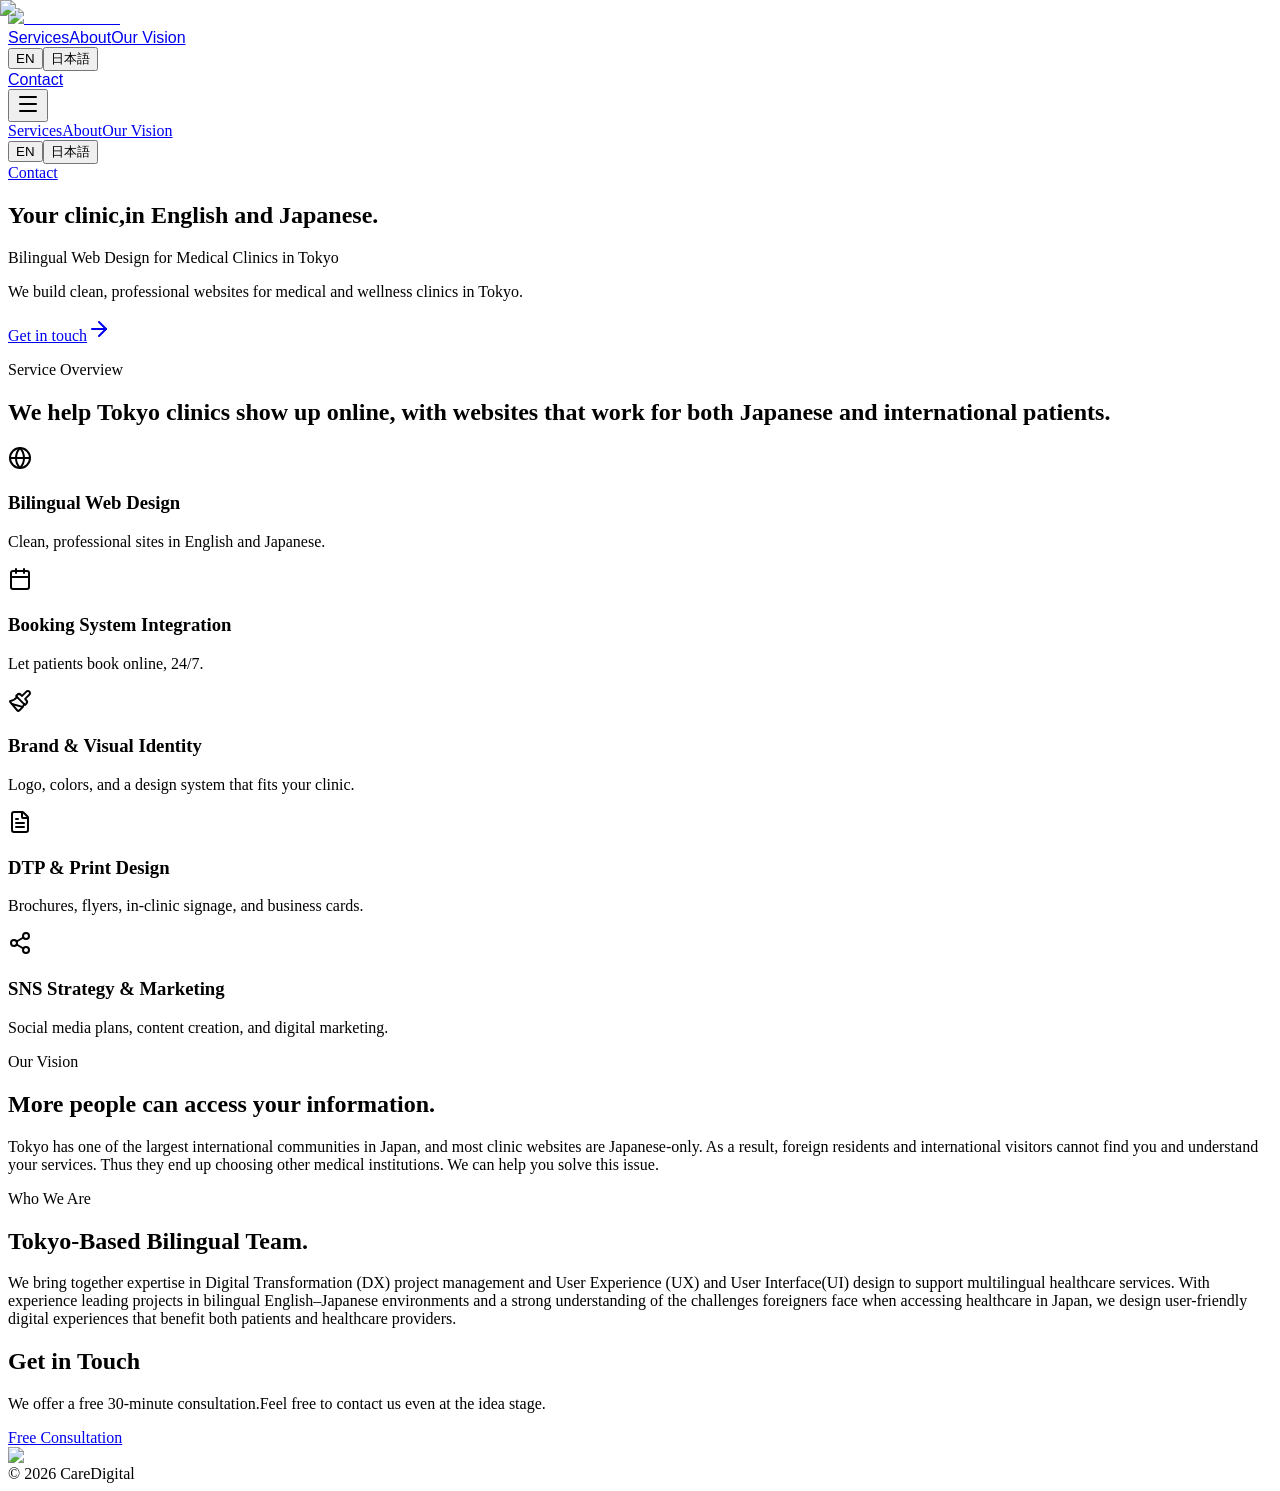
==== commit 87498ceb: "deploy: 02eb0010a83bed5b30058b89b8064875ca9b9a8e" ====
--- a/index.html
+++ b/index.html
@@ -1 +1 @@
-<!DOCTYPE html><html lang="en" class="noto_sans_jp_6bace6ff-module__Ao3yOa__variable noto_serif_jp_efe502ae-module__PAk_6a__variable bg-background"><head><meta charSet="utf-8"/><meta name="viewport" content="width=device-width, initial-scale=1"/><link rel="preload" href="/bilingual-clinic-websites/_next/static/media/68d0ad77fd2c49e3-s.p.0wghyr-.6qbey.woff2" as="font" crossorigin="" type="font/woff2"/><link rel="preload" href="/bilingual-clinic-websites/_next/static/media/ad9c66e761fed85a-s.p.0e4b2z5rxsmxh.woff2" as="font" crossorigin="" type="font/woff2"/><link rel="preload" href="/bilingual-clinic-websites/_next/static/media/f274a7d773de54c9-s.163vk5zt4o7.p.woff2" as="font" crossorigin="" type="font/woff2"/><link rel="preload" as="image" href="/bilingual-clinic-websites/images/why-bilingual.png"/><link rel="stylesheet" href="/bilingual-clinic-websites/_next/static/chunks/0nyd~v_xtp5dm.css" data-precedence="next"/><link rel="stylesheet" href="/bilingual-clinic-websites/_next/static/chunks/01da9p.xrps~y.css" data-precedence="next"/><link rel="stylesheet" href="/bilingual-clinic-websites/_next/static/chunks/0~ntso-k1w2ra.css" data-precedence="next"/><link rel="preload" as="script" fetchPriority="low" href="/bilingual-clinic-websites/_next/static/chunks/02yc90psx--ft.js"/><script src="/bilingual-clinic-websites/_next/static/chunks/0wfq4d7o2~q8x.js" async=""></script><script src="/bilingual-clinic-websites/_next/static/chunks/04dbw.dhgrrn0.js" async=""></script><script src="/bilingual-clinic-websites/_next/static/chunks/10u3y4bw1ayzs.js" async=""></script><script src="/bilingual-clinic-websites/_next/static/chunks/turbopack-0phpleqx-dtpb.js" async=""></script><script src="/bilingual-clinic-websites/_next/static/chunks/0ya5kixflpvgt.js" async=""></script><script src="/bilingual-clinic-websites/_next/static/chunks/0d3tkj33oycf2.js" async=""></script><script src="/bilingual-clinic-websites/_next/static/chunks/02yno99j6_v48.js" async=""></script><meta name="next-size-adjust" content=""/><meta name="theme-color" content="#ffffff"/><meta name="color-scheme" content="light"/><title>ケアデジタル | Bilingual Web Design for Tokyo Clinics</title><meta name="description" content="Clean, professional bilingual (English / Japanese) websites for medical and wellness clinics in Tokyo. 東京のクリニック向けバイリンガルWeb制作。"/><meta name="generator" content="v0.app"/><script src="/bilingual-clinic-websites/_next/static/chunks/03~yq9q893hmn.js" noModule=""></script></head><body class="font-sans antialiased text-neutral-900 bg-white"><div hidden=""><!--$--><!--/$--></div><main class="min-h-screen w-full bg-white text-neutral-900 antialiased flex flex-col"><header class="sticky top-0 z-50 w-full bg-[#03C2F2]/80 backdrop-blur-md text-white border-b border-white/10"><div class="mx-auto flex max-w-[1440px] h-[96px] items-center justify-between px-12"><a href="#top" class="flex items-center transition-opacity hover:opacity-95"><div class="bg-white px-2.5 rounded-[8px] flex items-center justify-center h-14 shadow-sm"><img alt="ケアデジタル" loading="lazy" width="200" height="48" decoding="async" data-nimg="1" class="h-12 w-auto object-contain" style="color:transparent" src="/bilingual-clinic-websites/images/logo_caredigital_large.png"/></div></a><nav class="hidden items-center gap-12 md:flex"><a href="#services" class="text-base font-medium text-white transition-colors hover:text-white/80 antialiased tracking-normal" style="font-family:&#x27;Noto Sans JP&#x27;, &#x27;Helvetica Neue&#x27;, Helvetica, Arial, sans-serif">Services</a><a href="#about" class="text-base font-medium text-white transition-colors hover:text-white/80 antialiased tracking-normal" style="font-family:&#x27;Noto Sans JP&#x27;, &#x27;Helvetica Neue&#x27;, Helvetica, Arial, sans-serif">About</a><a href="#why-bilingual" class="text-base font-medium text-white transition-colors hover:text-white/80 antialiased tracking-normal" style="font-family:&#x27;Noto Sans JP&#x27;, &#x27;Helvetica Neue&#x27;, Helvetica, Arial, sans-serif">Our Vision</a></nav><div class="hidden items-center gap-6 md:flex"><div class="flex items-center h-12 text-base font-medium antialiased"><div class="inline-flex items-center gap-1 p-1 bg-black/10 rounded-full border border-white/10" role="group" aria-label="Language selection"><button type="button" aria-pressed="true" class="inline-flex items-center justify-center px-6 h-12 text-sm font-medium rounded-full transition-all duration-200 focus-visible:outline-none bg-white text-neutral-900 shadow-sm" style="font-family:&#x27;Noto Sans JP&#x27;, &#x27;Helvetica Neue&#x27;, Helvetica, Arial, sans-serif">EN</button><button type="button" aria-pressed="false" class="inline-flex items-center justify-center px-6 h-12 text-sm font-medium rounded-full transition-all duration-200 focus-visible:outline-none bg-transparent text-white/80 hover:text-white" style="font-family:&#x27;Noto Sans JP&#x27;, &#x27;Helvetica Neue&#x27;, Helvetica, Arial, sans-serif">日本語</button></div></div><a href="https://docs.google.com/forms/d/e/1FAIpQLSemWJQtSbIIB1MVeIHKJFF2cAp0UGWlBfg1iF1c_rrWHFgpGw/viewform?usp=publish-editor" target="_blank" rel="noopener noreferrer" class="inline-flex items-center justify-center rounded-full bg-[#ffffff] w-[160px] h-12 text-base font-medium text-neutral-900 transition-colors hover:bg-neutral-200 shadow-sm" style="font-family:&#x27;Noto Sans JP&#x27;, &#x27;Helvetica Neue&#x27;, Helvetica, Arial, sans-serif"><span>Contact</span></a></div><button type="button" class="inline-flex size-11 items-center justify-center rounded-md text-white md:hidden"><svg xmlns="http://www.w3.org/2000/svg" width="24" height="24" viewBox="0 0 24 24" fill="none" stroke="currentColor" stroke-width="2" stroke-linecap="round" stroke-linejoin="round" class="lucide lucide-menu size-7" aria-hidden="true"><path d="M4 5h16"></path><path d="M4 12h16"></path><path d="M4 19h16"></path></svg></button></div><div class="overflow-hidden transition-[max-height] duration-300 md:hidden bg-[#03C2F2] max-h-0"><nav class="flex flex-col gap-1 px-6 py-4"><a href="#services" class="rounded-md px-3 py-3 text-base font-medium text-white hover:bg-white/10">Services</a><a href="#about" class="rounded-md px-3 py-3 text-base font-medium text-white hover:bg-white/10">About</a><a href="#why-bilingual" class="rounded-md px-3 py-3 text-base font-medium text-white hover:bg-white/10">Our Vision</a><div class="flex items-center h-12 px-3 text-base my-2"><div class="inline-flex items-center gap-1 p-1 bg-black/10 rounded-full border border-white/10" role="group" aria-label="Language selection"><button type="button" aria-pressed="true" class="inline-flex items-center justify-center px-6 h-12 text-sm font-medium rounded-full transition-all duration-200 focus-visible:outline-none bg-white text-neutral-900 shadow-sm" style="font-family:&#x27;Noto Sans JP&#x27;, &#x27;Helvetica Neue&#x27;, Helvetica, Arial, sans-serif">EN</button><button type="button" aria-pressed="false" class="inline-flex items-center justify-center px-6 h-12 text-sm font-medium rounded-full transition-all duration-200 focus-visible:outline-none bg-transparent text-white/80 hover:text-white" style="font-family:&#x27;Noto Sans JP&#x27;, &#x27;Helvetica Neue&#x27;, Helvetica, Arial, sans-serif">日本語</button></div></div><a href="https://docs.google.com/forms/d/e/1FAIpQLSemWJQtSbIIB1MVeIHKJFF2cAp0UGWlBfg1iF1c_rrWHFgpGw/viewform?usp=publish-editor" target="_blank" rel="noopener noreferrer" class="mt-2 flex items-center justify-center rounded-full bg-[#ffffff] py-3 text-base font-medium text-neutral-900">Contact</a></nav></div></header><div class="flex-1"><section id="top" class="jsx-1a61da73f323c7de relative min-h-[calc(100vh-96px)] md:max-h-[780px] w-full bg-white overflow-hidden flex items-center"><div aria-hidden="true" class="jsx-1a61da73f323c7de absolute top-[387px] left-[65%] w-[420px] h-[428px] bg-[#047fb3]/20 rounded-full pointer-events-none"></div><div aria-hidden="true" class="jsx-1a61da73f323c7de absolute top-24 left-[15%] w-[222px] h-[226px] bg-[#047fb3]/10 rounded-full pointer-events-none"></div><div aria-hidden="true" class="jsx-1a61da73f323c7de absolute top-[280px] right-[8%] w-[100px] h-[102px] bg-[#047fb3]/15 rounded-full pointer-events-none"></div><div class="jsx-1a61da73f323c7de mx-auto max-w-[1250px] w-full px-12 pt-[116px] pb-12 md:py-12 grid grid-cols-1 md:grid-cols-2 gap-16 items-center relative z-10"><div class="jsx-1a61da73f323c7de flex flex-col items-start max-w-2xl"><h1 class="jsx-1a61da73f323c7de text-[30px] md:text-[42px] font-semibold text-neutral-900 tracking-tight leading-[1.6] font-[family-name:var(--font-noto-serif)] antialiased animate-fade-up delay-1"><span class="jsx-1a61da73f323c7de block">Your clinic,</span><span class="jsx-1a61da73f323c7de block">in English and Japanese.</span></h1><p class="jsx-1a61da73f323c7de text-[18px] font-bold bg-gradient-to-r from-[#03BAEE] to-[#014FB4] bg-clip-text text-transparent leading-snug font-[family-name:var(--font-noto-sans)] antialiased mt-6 animate-fade-up delay-2">Bilingual Web Design for Medical Clinics in Tokyo</p><p class="jsx-1a61da73f323c7de text-[18px] font-normal text-neutral-600 leading-relaxed font-[family-name:var(--font-noto-sans)] antialiased mt-4 max-w-xl animate-fade-up delay-3">We build clean, professional websites for medical and wellness clinics in Tokyo.</p><div class="jsx-1a61da73f323c7de mt-11 animate-fade-up delay-4"><a href="https://docs.google.com/forms/d/e/1FAIpQLSemWJQtSbIIB1MVeIHKJFF2cAp0UGWlBfg1iF1c_rrWHFgpGw/viewform?usp=publish-editor" target="_blank" rel="noopener noreferrer" class="jsx-1a61da73f323c7de inline-flex items-center justify-center gap-2 w-[251px] h-16 rounded-full bg-gradient-to-br from-[#03D9FE] to-[#003CAA] text-white text-xl font-bold tracking-wide transition-transform hover:scale-[1.02] shadow-lg shadow-[#003caa]/20 font-[family-name:var(--font-noto-sans)]"><span class="jsx-1a61da73f323c7de">Get in touch</span><svg xmlns="http://www.w3.org/2000/svg" width="24" height="24" viewBox="0 0 24 24" fill="none" stroke="currentColor" stroke-width="2" stroke-linecap="round" stroke-linejoin="round" class="lucide lucide-arrow-right size-5" aria-hidden="true"><path d="M5 12h14"></path><path d="m12 5 7 7-7 7"></path></svg></a></div></div><div class="jsx-1a61da73f323c7de flex justify-center md:justify-end w-full"><div class="jsx-1a61da73f323c7de w-full max-w-[488px] aspect-[487/495] rounded-2xl overflow-hidden relative shadow-md animate-fade-up delay-3"><img alt="Clinic Hero Visual" loading="lazy" decoding="async" data-nimg="fill" class="object-cover" style="position:absolute;height:100%;width:100%;left:0;top:0;right:0;bottom:0;color:transparent" src="/bilingual-clinic-websites/images/clinic-hero.png"/></div></div></div></section><section id="services" class="w-full bg-white pt-12 pb-24 scroll-mt-[96px]"><div class="mx-auto max-w-[1250px] px-12"><div class="flex flex-col items-start gap-3 mb-16"><p class="text-[18px] font-bold bg-gradient-to-r from-[#03BAEE] to-[#014FB4] bg-clip-text text-transparent [font-family:&#x27;Noto_Sans_JP-Bold&#x27;,Helvetica]">Service Overview</p><h2 class="text-3xl sm:text-4xl font-bold text-neutral-900 tracking-tight leading-snug font-[family-name:var(--font-noto-serif)] antialiased">We help Tokyo clinics show up online, with websites that work for both Japanese and international patients.</h2></div><div class="grid grid-cols-1 md:grid-cols-2 lg:grid-cols-3 gap-8"><div class="bg-[#028AC4] p-8 rounded-[18px] flex flex-col gap-5 text-white shadow-md cursor-default select-none"><div class="p-3 bg-white rounded-xl w-fit shadow-sm"><svg xmlns="http://www.w3.org/2000/svg" width="24" height="24" viewBox="0 0 24 24" fill="none" stroke="currentColor" stroke-width="2" stroke-linecap="round" stroke-linejoin="round" class="lucide lucide-globe size-8 text-[#028AC4]" aria-hidden="true"><circle cx="12" cy="12" r="10"></circle><path d="M12 2a14.5 14.5 0 0 0 0 20 14.5 14.5 0 0 0 0-20"></path><path d="M2 12h20"></path></svg></div><div class="flex flex-col gap-2"><h3 class="text-[18px] sm:text-xl font-bold font-[family-name:var(--font-noto-serif)] antialiased tracking-tight break-words leading-snug">Bilingual Web Design</h3><p class="text-white/90 text-base leading-relaxed [font-family:&#x27;Noto_Sans_JP-Regular&#x27;,Helvetica] mt-1">Clean, professional sites in English and Japanese.</p></div></div><div class="bg-[#028AC4] p-8 rounded-[18px] flex flex-col gap-5 text-white shadow-md cursor-default select-none"><div class="p-3 bg-white rounded-xl w-fit shadow-sm"><svg xmlns="http://www.w3.org/2000/svg" width="24" height="24" viewBox="0 0 24 24" fill="none" stroke="currentColor" stroke-width="2" stroke-linecap="round" stroke-linejoin="round" class="lucide lucide-calendar size-8 text-[#028AC4]" aria-hidden="true"><path d="M8 2v4"></path><path d="M16 2v4"></path><rect width="18" height="18" x="3" y="4" rx="2"></rect><path d="M3 10h18"></path></svg></div><div class="flex flex-col gap-2"><h3 class="text-[18px] sm:text-xl font-bold font-[family-name:var(--font-noto-serif)] antialiased tracking-tight break-words leading-snug">Booking System Integration</h3><p class="text-white/90 text-base leading-relaxed [font-family:&#x27;Noto_Sans_JP-Regular&#x27;,Helvetica] mt-1">Let patients book online, 24/7.</p></div></div><div class="bg-[#028AC4] p-8 rounded-[18px] flex flex-col gap-5 text-white shadow-md cursor-default select-none"><div class="p-3 bg-white rounded-xl w-fit shadow-sm"><svg xmlns="http://www.w3.org/2000/svg" width="24" height="24" viewBox="0 0 24 24" fill="none" stroke="currentColor" stroke-width="2" stroke-linecap="round" stroke-linejoin="round" class="lucide lucide-paintbrush size-8 text-[#028AC4]" aria-hidden="true"><path d="m14.622 17.897-10.68-2.913"></path><path d="M18.376 2.622a1 1 0 1 1 3.002 3.002L17.36 9.643a.5.5 0 0 0 0 .707l.944.944a2.41 2.41 0 0 1 0 3.408l-.944.944a.5.5 0 0 1-.707 0L8.354 7.348a.5.5 0 0 1 0-.707l.944-.944a2.41 2.41 0 0 1 3.408 0l.944.944a.5.5 0 0 0 .707 0z"></path><path d="M9 8c-1.804 2.71-3.97 3.46-6.583 3.948a.507.507 0 0 0-.302.819l7.32 8.883a1 1 0 0 0 1.185.204C12.735 20.405 16 16.792 16 15"></path></svg></div><div class="flex flex-col gap-2"><h3 class="text-[18px] sm:text-xl font-bold font-[family-name:var(--font-noto-serif)] antialiased tracking-tight break-words leading-snug">Brand &amp; Visual Identity</h3><p class="text-white/90 text-base leading-relaxed [font-family:&#x27;Noto_Sans_JP-Regular&#x27;,Helvetica] mt-1">Logo, colors, and a design system that fits your clinic.</p></div></div><div class="bg-[#028AC4] p-8 rounded-[18px] flex flex-col gap-5 text-white shadow-md cursor-default select-none"><div class="p-3 bg-white rounded-xl w-fit shadow-sm"><svg xmlns="http://www.w3.org/2000/svg" width="24" height="24" viewBox="0 0 24 24" fill="none" stroke="currentColor" stroke-width="2" stroke-linecap="round" stroke-linejoin="round" class="lucide lucide-file-text size-8 text-[#028AC4]" aria-hidden="true"><path d="M6 22a2 2 0 0 1-2-2V4a2 2 0 0 1 2-2h8a2.4 2.4 0 0 1 1.704.706l3.588 3.588A2.4 2.4 0 0 1 20 8v12a2 2 0 0 1-2 2z"></path><path d="M14 2v5a1 1 0 0 0 1 1h5"></path><path d="M10 9H8"></path><path d="M16 13H8"></path><path d="M16 17H8"></path></svg></div><div class="flex flex-col gap-2"><h3 class="text-[18px] sm:text-xl font-bold font-[family-name:var(--font-noto-serif)] antialiased tracking-tight break-words leading-snug">DTP &amp; Print Design</h3><p class="text-white/90 text-base leading-relaxed [font-family:&#x27;Noto_Sans_JP-Regular&#x27;,Helvetica] mt-1">Brochures, flyers, in-clinic signage, and business cards.</p></div></div><div class="bg-[#028AC4] p-8 rounded-[18px] flex flex-col gap-5 text-white shadow-md cursor-default select-none"><div class="p-3 bg-white rounded-xl w-fit shadow-sm"><svg xmlns="http://www.w3.org/2000/svg" width="24" height="24" viewBox="0 0 24 24" fill="none" stroke="currentColor" stroke-width="2" stroke-linecap="round" stroke-linejoin="round" class="lucide lucide-share2 lucide-share-2 size-8 text-[#028AC4]" aria-hidden="true"><circle cx="18" cy="5" r="3"></circle><circle cx="6" cy="12" r="3"></circle><circle cx="18" cy="19" r="3"></circle><line x1="8.59" x2="15.42" y1="13.51" y2="17.49"></line><line x1="15.41" x2="8.59" y1="6.51" y2="10.49"></line></svg></div><div class="flex flex-col gap-2"><h3 class="text-[18px] sm:text-xl font-bold font-[family-name:var(--font-noto-serif)] antialiased tracking-tight break-words leading-snug">SNS Strategy &amp; Marketing</h3><p class="text-white/90 text-base leading-relaxed [font-family:&#x27;Noto_Sans_JP-Regular&#x27;,Helvetica] mt-1">Social media plans, content creation, and digital marketing.</p></div></div></div></div></section><section id="why-bilingual" class="w-full bg-[#EBF6FB] py-24 scroll-mt-[96px]"><div class="mx-auto max-w-[1250px] px-12 grid grid-cols-1 md:grid-cols-2 gap-16 items-center"><div class="flex justify-center w-full"><div class="w-full max-w-[512px] aspect-[1.33] rounded-[18px] overflow-hidden relative"><img alt="Clinic staff welcoming international patients in Tokyo" decoding="async" data-nimg="fill" class="object-cover" style="position:absolute;height:100%;width:100%;left:0;top:0;right:0;bottom:0;color:transparent" src="/bilingual-clinic-websites/images/why-bilingual.png"/></div></div><div class="flex flex-col items-start gap-6 max-w-xl"><p class="text-[18px] font-bold bg-gradient-to-r from-[#03BAEE] to-[#014FB4] bg-clip-text text-transparent font-[family-name:var(--font-noto-sans)] antialiased">Our Vision</p><h2 class="text-3xl sm:text-4xl font-bold tracking-tight text-neutral-900 leading-[1.4] font-[family-name:var(--font-noto-serif)] antialiased">More people can access your information.</h2><p class="text-[18px] font-normal text-neutral-700 leading-relaxed font-[family-name:var(--font-noto-sans)] antialiased">Tokyo has one of the largest international communities in Japan, and most clinic websites are Japanese-only. As a result, foreign residents and international visitors cannot find you and understand your services. Thus they end up choosing other medical institutions. We can help you solve this issue.</p></div></div></section><section id="about" class="w-full bg-white py-24 scroll-mt-[96px]"><div class="mx-auto max-w-[1250px] px-12"><div class="flex flex-col items-start gap-3"><p class="text-[18px] font-bold text-[#049DC4] font-[family-name:var(--font-noto-sans)] antialiased">Who We Are</p><h2 class="text-[26px] md:text-[34px] font-bold text-neutral-900 tracking-tight font-[family-name:var(--font-noto-serif)] antialiased leading-snug">Tokyo-Based Bilingual Team.</h2></div><div class="mt-12 max-w-5xl"><p class="text-neutral-700 text-base md:text-[17px] leading-[1.8] font-[family-name:var(--font-noto-sans)] antialiased">We bring together expertise in Digital Transformation (DX) project management and User Experience (UX) and User Interface(UI) design to support multilingual healthcare services. With experience leading projects in bilingual English–Japanese environments and a strong understanding of the challenges foreigners face when accessing healthcare in Japan, we design user-friendly digital experiences that benefit both patients and healthcare providers.</p></div></div></section><section id="contact" class="w-full bg-[#E6F5FD] py-24 scroll-mt-[96px] text-center flex flex-col items-center justify-center"><div class="mx-auto max-w-[1250px] w-full px-12 flex flex-col items-center"><h2 class="text-[28px] md:text-[34px] font-bold text-neutral-900 tracking-tight font-[family-name:var(--font-noto-serif)] antialiased leading-tight">Get in Touch</h2><div class="text-[16px] sm:text-[18px] font-normal text-neutral-700 font-[family-name:var(--font-noto-sans)] antialiased mt-6 max-w-2xl leading-relaxed"><p class="flex flex-col gap-1"><span class="block">We offer a free 30-minute consultation.</span><span class="block">Feel free to contact us even at the idea stage.</span></p></div><div class="mt-10"><a href="https://docs.google.com/forms/d/e/1FAIpQLSemWJQtSbIIB1MVeIHKJFF2cAp0UGWlBfg1iF1c_rrWHFgpGw/viewform?usp=publish-editor" target="_blank" rel="noopener noreferrer" class="inline-flex items-center justify-center w-[256px] h-14 rounded-full bg-gradient-to-r from-[#49B3E4] via-[#2F73C0] to-[#1E4FA2] text-white text-lg font-bold tracking-wide transition-transform hover:scale-[1.02] shadow-md shadow-[#2f73c0]/10 font-[family-name:var(--font-noto-sans)]">Free Consultation</a></div></div></section></div><footer class="w-full bg-[#090909] py-8 text-neutral-400 text-sm font-[family-name:var(--font-noto-sans)] antialiased border-t border-neutral-900"><div class="mx-auto max-w-[1440px] px-12 flex flex-col md:flex-row items-center justify-between gap-6"><div class="flex items-center gap-2"><div class="flex items-center justify-center h-16"><img alt="CAREDIGITAL" loading="lazy" width="200" height="54" decoding="async" data-nimg="1" class="object-contain" style="color:transparent" src="/images/logo_caredigital_dark.png"/></div></div><div class="text-xs text-neutral-500">© 2026 CareDigital</div></div></footer></main><!--$--><!--/$--><!--$!--><template data-dgst="BAILOUT_TO_CLIENT_SIDE_RENDERING"></template><!--/$--><script src="/bilingual-clinic-websites/_next/static/chunks/02yc90psx--ft.js" id="_R_" async=""></script><script>(self.__next_f=self.__next_f||[]).push([0])</script><script>self.__next_f.push([1,"1:\"$Sreact.fragment\"\n2:I[39756,[\"/bilingual-clinic-websites/_next/static/chunks/0ya5kixflpvgt.js\",\"/bilingual-clinic-websites/_next/static/chunks/0d3tkj33oycf2.js\"],\"default\"]\n3:I[37457,[\"/bilingual-clinic-websites/_next/static/chunks/0ya5kixflpvgt.js\",\"/bilingual-clinic-websites/_next/static/chunks/0d3tkj33oycf2.js\"],\"default\"]\n4:I[2355,[\"/bilingual-clinic-websites/_next/static/chunks/0ya5kixflpvgt.js\",\"/bilingual-clinic-websites/_next/static/chunks/0d3tkj33oycf2.js\"],\"Analytics\"]\n5:I[47257,[\"/bilingual-clinic-websites/_next/static/chunks/0ya5kixflpvgt.js\",\"/bilingual-clinic-websites/_next/static/chunks/0d3tkj33oycf2.js\"],\"ClientPageRoot\"]\n6:I[31713,[\"/bilingual-clinic-websites/_next/static/chunks/0ya5kixflpvgt.js\",\"/bilingual-clinic-websites/_next/static/chunks/0d3tkj33oycf2.js\",\"/bilingual-clinic-websites/_next/static/chunks/02yno99j6_v48.js\"],\"default\"]\n9:I[97367,[\"/bilingual-clinic-websites/_next/static/chunks/0ya5kixflpvgt.js\",\"/bilingual-clinic-websites/_next/static/chunks/0d3tkj33oycf2.js\"],\"OutletBoundary\"]\na:\"$Sreact.suspense\"\nc:I[97367,[\"/bilingual-clinic-websites/_next/static/chunks/0ya5kixflpvgt.js\",\"/bilingual-clinic-websites/_next/static/chunks/0d3tkj33oycf2.js\"],\"ViewportBoundary\"]\ne:I[97367,[\"/bilingual-clinic-websites/_next/static/chunks/0ya5kixflpvgt.js\",\"/bilingual-clinic-websites/_next/static/chunks/0d3tkj33oycf2.js\"],\"MetadataBoundary\"]\n10:I[68027,[\"/bilingual-clinic-websites/_next/static/chunks/0ya5kixflpvgt.js\",\"/bilingual-clinic-websites/_next/static/chunks/0d3tkj33oycf2.js\"],\"default\",1]\n:HL[\"/bilingual-clinic-websites/_next/static/chunks/0nyd~v_xtp5dm.css\",\"style\"]\n:HL[\"/bilingual-clinic-websites/_next/static/chunks/01da9p.xrps~y.css\",\"style\"]\n:HL[\"/bilingual-clinic-websites/_next/static/chunks/0~ntso-k1w2ra.css\",\"style\"]\n:HL[\"/bilingual-clinic-websites/_next/static/media/68d0ad77fd2c49e3-s.p.0wghyr-.6qbey.woff2\",\"font\",{\"crossOrigin\":\"\",\"type\":\"font/woff2\"}]\n:HL[\"/bilingual-clinic-websites/_next/static/media/ad9c66e761fed85a-s.p.0e4b2z5rxsmxh.woff2\",\"font\",{\"crossOrigin\":\"\",\"type\":\"font/woff2\"}]\n:HL[\"/bilingual-clinic-websites/_next/static/media/f274a7d773de54c9-s.163vk5zt4o7.p.woff2\",\"font\",{\"crossOrigin\":\"\",\"type\":\"font/woff2\"}]\n"])</script><script>self.__next_f.push([1,"0:{\"P\":null,\"c\":[\"\",\"\"],\"q\":\"\",\"i\":false,\"f\":[[[\"\",{\"children\":[\"__PAGE__\",{}]},\"$undefined\",\"$undefined\",16],[[\"$\",\"$1\",\"c\",{\"children\":[[[\"$\",\"link\",\"0\",{\"rel\":\"stylesheet\",\"href\":\"/bilingual-clinic-websites/_next/static/chunks/0nyd~v_xtp5dm.css\",\"precedence\":\"next\",\"crossOrigin\":\"$undefined\",\"nonce\":\"$undefined\"}],[\"$\",\"link\",\"1\",{\"rel\":\"stylesheet\",\"href\":\"/bilingual-clinic-websites/_next/static/chunks/01da9p.xrps~y.css\",\"precedence\":\"next\",\"crossOrigin\":\"$undefined\",\"nonce\":\"$undefined\"}],[\"$\",\"link\",\"2\",{\"rel\":\"stylesheet\",\"href\":\"/bilingual-clinic-websites/_next/static/chunks/0~ntso-k1w2ra.css\",\"precedence\":\"next\",\"crossOrigin\":\"$undefined\",\"nonce\":\"$undefined\"}],[\"$\",\"script\",\"script-0\",{\"src\":\"/bilingual-clinic-websites/_next/static/chunks/0ya5kixflpvgt.js\",\"async\":true,\"nonce\":\"$undefined\"}],[\"$\",\"script\",\"script-1\",{\"src\":\"/bilingual-clinic-websites/_next/static/chunks/0d3tkj33oycf2.js\",\"async\":true,\"nonce\":\"$undefined\"}]],[\"$\",\"html\",null,{\"lang\":\"en\",\"className\":\"noto_sans_jp_6bace6ff-module__Ao3yOa__variable noto_serif_jp_efe502ae-module__PAk_6a__variable bg-background\",\"children\":[\"$\",\"body\",null,{\"className\":\"font-sans antialiased text-neutral-900 bg-white\",\"children\":[[\"$\",\"$L2\",null,{\"parallelRouterKey\":\"children\",\"error\":\"$undefined\",\"errorStyles\":\"$undefined\",\"errorScripts\":\"$undefined\",\"template\":[\"$\",\"$L3\",null,{}],\"templateStyles\":\"$undefined\",\"templateScripts\":\"$undefined\",\"notFound\":[[[\"$\",\"title\",null,{\"children\":\"404: This page could not be found.\"}],[\"$\",\"div\",null,{\"style\":{\"fontFamily\":\"system-ui,\\\"Segoe UI\\\",Roboto,Helvetica,Arial,sans-serif,\\\"Apple Color Emoji\\\",\\\"Segoe UI Emoji\\\"\",\"height\":\"100vh\",\"textAlign\":\"center\",\"display\":\"flex\",\"flexDirection\":\"column\",\"alignItems\":\"center\",\"justifyContent\":\"center\"},\"children\":[\"$\",\"div\",null,{\"children\":[[\"$\",\"style\",null,{\"dangerouslySetInnerHTML\":{\"__html\":\"body{color:#000;background:#fff;margin:0}.next-error-h1{border-right:1px solid rgba(0,0,0,.3)}@media (prefers-color-scheme:dark){body{color:#fff;background:#000}.next-error-h1{border-right:1px solid rgba(255,255,255,.3)}}\"}}],[\"$\",\"h1\",null,{\"className\":\"next-error-h1\",\"style\":{\"display\":\"inline-block\",\"margin\":\"0 20px 0 0\",\"padding\":\"0 23px 0 0\",\"fontSize\":24,\"fontWeight\":500,\"verticalAlign\":\"top\",\"lineHeight\":\"49px\"},\"children\":404}],[\"$\",\"div\",null,{\"style\":{\"display\":\"inline-block\"},\"children\":[\"$\",\"h2\",null,{\"style\":{\"fontSize\":14,\"fontWeight\":400,\"lineHeight\":\"49px\",\"margin\":0},\"children\":\"This page could not be found.\"}]}]]}]}]],[]],\"forbidden\":\"$undefined\",\"unauthorized\":\"$undefined\"}],[\"$\",\"$L4\",null,{}]]}]}]]}],{\"children\":[[\"$\",\"$1\",\"c\",{\"children\":[[\"$\",\"$L5\",null,{\"Component\":\"$6\",\"serverProvidedParams\":{\"searchParams\":{},\"params\":{},\"promises\":[\"$@7\",\"$@8\"]}}],[[\"$\",\"script\",\"script-0\",{\"src\":\"/bilingual-clinic-websites/_next/static/chunks/02yno99j6_v48.js\",\"async\":true,\"nonce\":\"$undefined\"}]],[\"$\",\"$L9\",null,{\"children\":[\"$\",\"$a\",null,{\"name\":\"Next.MetadataOutlet\",\"children\":\"$@b\"}]}]]}],{},null,false,null]},null,false,null],[\"$\",\"$1\",\"h\",{\"children\":[null,[\"$\",\"$Lc\",null,{\"children\":\"$Ld\"}],[\"$\",\"div\",null,{\"hidden\":true,\"children\":[\"$\",\"$Le\",null,{\"children\":[\"$\",\"$a\",null,{\"name\":\"Next.Metadata\",\"children\":\"$Lf\"}]}]}],[\"$\",\"meta\",null,{\"name\":\"next-size-adjust\",\"content\":\"\"}]]}],false]],\"m\":\"$undefined\",\"G\":[\"$10\",[[\"$\",\"link\",\"0\",{\"rel\":\"stylesheet\",\"href\":\"/bilingual-clinic-websites/_next/static/chunks/0nyd~v_xtp5dm.css\",\"precedence\":\"next\",\"crossOrigin\":\"$undefined\",\"nonce\":\"$undefined\"}],[\"$\",\"link\",\"1\",{\"rel\":\"stylesheet\",\"href\":\"/bilingual-clinic-websites/_next/static/chunks/01da9p.xrps~y.css\",\"precedence\":\"next\",\"crossOrigin\":\"$undefined\",\"nonce\":\"$undefined\"}],[\"$\",\"link\",\"2\",{\"rel\":\"stylesheet\",\"href\":\"/bilingual-clinic-websites/_next/static/chunks/0~ntso-k1w2ra.css\",\"precedence\":\"next\",\"crossOrigin\":\"$undefined\",\"nonce\":\"$undefined\"}]]],\"S\":true,\"h\":null,\"s\":\"$undefined\",\"l\":\"$undefined\",\"p\":\"$undefined\",\"d\":\"$undefined\",\"b\":\"tN8-M2WfzzflA8z7GlbbG\"}\n"])</script><script>self.__next_f.push([1,"7:{}\n8:\"$0:f:0:1:1:children:0:props:children:0:props:serverProvidedParams:params\"\n"])</script><script>self.__next_f.push([1,"d:[[\"$\",\"meta\",\"0\",{\"charSet\":\"utf-8\"}],[\"$\",\"meta\",\"1\",{\"name\":\"viewport\",\"content\":\"width=device-width, initial-scale=1\"}],[\"$\",\"meta\",\"2\",{\"name\":\"theme-color\",\"content\":\"#ffffff\"}],[\"$\",\"meta\",\"3\",{\"name\":\"color-scheme\",\"content\":\"light\"}]]\n"])</script><script>self.__next_f.push([1,"b:null\nf:[[\"$\",\"title\",\"0\",{\"children\":\"ケアデジタル | Bilingual Web Design for Tokyo Clinics\"}],[\"$\",\"meta\",\"1\",{\"name\":\"description\",\"content\":\"Clean, professional bilingual (English / Japanese) websites for medical and wellness clinics in Tokyo. 東京のクリニック向けバイリンガルWeb制作。\"}],[\"$\",\"meta\",\"2\",{\"name\":\"generator\",\"content\":\"v0.app\"}]]\n"])</script></body></html>+<!DOCTYPE html><html lang="en" class="noto_sans_jp_6bace6ff-module__Ao3yOa__variable noto_serif_jp_efe502ae-module__PAk_6a__variable bg-background"><head><meta charSet="utf-8"/><meta name="viewport" content="width=device-width, initial-scale=1"/><link rel="preload" href="/bilingual-clinic-websites/_next/static/media/68d0ad77fd2c49e3-s.p.0wghyr-.6qbey.woff2" as="font" crossorigin="" type="font/woff2"/><link rel="preload" href="/bilingual-clinic-websites/_next/static/media/ad9c66e761fed85a-s.p.0e4b2z5rxsmxh.woff2" as="font" crossorigin="" type="font/woff2"/><link rel="preload" href="/bilingual-clinic-websites/_next/static/media/f274a7d773de54c9-s.163vk5zt4o7.p.woff2" as="font" crossorigin="" type="font/woff2"/><link rel="preload" as="image" href="/bilingual-clinic-websites/images/why-bilingual.png"/><link rel="stylesheet" href="/bilingual-clinic-websites/_next/static/chunks/0nyd~v_xtp5dm.css" data-precedence="next"/><link rel="stylesheet" href="/bilingual-clinic-websites/_next/static/chunks/01da9p.xrps~y.css" data-precedence="next"/><link rel="stylesheet" href="/bilingual-clinic-websites/_next/static/chunks/0~ntso-k1w2ra.css" data-precedence="next"/><link rel="preload" as="script" fetchPriority="low" href="/bilingual-clinic-websites/_next/static/chunks/02yc90psx--ft.js"/><script src="/bilingual-clinic-websites/_next/static/chunks/0wfq4d7o2~q8x.js" async=""></script><script src="/bilingual-clinic-websites/_next/static/chunks/04dbw.dhgrrn0.js" async=""></script><script src="/bilingual-clinic-websites/_next/static/chunks/10u3y4bw1ayzs.js" async=""></script><script src="/bilingual-clinic-websites/_next/static/chunks/turbopack-0phpleqx-dtpb.js" async=""></script><script src="/bilingual-clinic-websites/_next/static/chunks/0ya5kixflpvgt.js" async=""></script><script src="/bilingual-clinic-websites/_next/static/chunks/0d3tkj33oycf2.js" async=""></script><script src="/bilingual-clinic-websites/_next/static/chunks/0ngvd6wvi8d4p.js" async=""></script><meta name="next-size-adjust" content=""/><meta name="theme-color" content="#ffffff"/><meta name="color-scheme" content="light"/><title>ケアデジタル | Bilingual Web Design for Tokyo Clinics</title><meta name="description" content="Clean, professional bilingual (English / Japanese) websites for medical and wellness clinics in Tokyo. 東京のクリニック向けバイリンガルWeb制作。"/><meta name="generator" content="v0.app"/><script src="/bilingual-clinic-websites/_next/static/chunks/03~yq9q893hmn.js" noModule=""></script></head><body class="font-sans antialiased text-neutral-900 bg-white"><div hidden=""><!--$--><!--/$--></div><main class="min-h-screen w-full bg-white text-neutral-900 antialiased flex flex-col"><header class="sticky top-0 z-50 w-full bg-[#03C2F2]/80 backdrop-blur-md text-white border-b border-white/10"><div class="mx-auto flex max-w-[1440px] h-[96px] items-center justify-between px-12"><a href="#top" class="flex items-center transition-opacity hover:opacity-95"><div class="bg-white px-2.5 rounded-[8px] flex items-center justify-center h-14 shadow-sm"><img alt="ケアデジタル" loading="lazy" width="200" height="48" decoding="async" data-nimg="1" class="h-12 w-auto object-contain" style="color:transparent" src="/bilingual-clinic-websites/images/logo_caredigital_large.png"/></div></a><nav class="hidden items-center gap-12 md:flex"><a href="#services" class="text-base font-medium text-white transition-colors hover:text-white/80 antialiased tracking-normal" style="font-family:&#x27;Noto Sans JP&#x27;, &#x27;Helvetica Neue&#x27;, Helvetica, Arial, sans-serif">Services</a><a href="#about" class="text-base font-medium text-white transition-colors hover:text-white/80 antialiased tracking-normal" style="font-family:&#x27;Noto Sans JP&#x27;, &#x27;Helvetica Neue&#x27;, Helvetica, Arial, sans-serif">About</a><a href="#why-bilingual" class="text-base font-medium text-white transition-colors hover:text-white/80 antialiased tracking-normal" style="font-family:&#x27;Noto Sans JP&#x27;, &#x27;Helvetica Neue&#x27;, Helvetica, Arial, sans-serif">Our Vision</a></nav><div class="hidden items-center gap-6 md:flex"><div class="flex items-center h-12 text-base font-medium antialiased"><div class="inline-flex items-center gap-1 p-1 bg-black/10 rounded-full border border-white/10" role="group" aria-label="Language selection"><button type="button" aria-pressed="true" class="inline-flex items-center justify-center px-6 h-12 text-sm font-medium rounded-full transition-all duration-200 focus-visible:outline-none bg-white text-neutral-900 shadow-sm" style="font-family:&#x27;Noto Sans JP&#x27;, &#x27;Helvetica Neue&#x27;, Helvetica, Arial, sans-serif">EN</button><button type="button" aria-pressed="false" class="inline-flex items-center justify-center px-6 h-12 text-sm font-medium rounded-full transition-all duration-200 focus-visible:outline-none bg-transparent text-white/80 hover:text-white" style="font-family:&#x27;Noto Sans JP&#x27;, &#x27;Helvetica Neue&#x27;, Helvetica, Arial, sans-serif">日本語</button></div></div><a href="https://docs.google.com/forms/d/e/1FAIpQLSemWJQtSbIIB1MVeIHKJFF2cAp0UGWlBfg1iF1c_rrWHFgpGw/viewform?usp=publish-editor" target="_blank" rel="noopener noreferrer" class="inline-flex items-center justify-center rounded-full bg-[#ffffff] w-[160px] h-12 text-base font-medium text-neutral-900 transition-colors hover:bg-neutral-200 shadow-sm" style="font-family:&#x27;Noto Sans JP&#x27;, &#x27;Helvetica Neue&#x27;, Helvetica, Arial, sans-serif"><span>Contact</span></a></div><button type="button" class="inline-flex size-11 items-center justify-center rounded-md text-white md:hidden"><svg xmlns="http://www.w3.org/2000/svg" width="24" height="24" viewBox="0 0 24 24" fill="none" stroke="currentColor" stroke-width="2" stroke-linecap="round" stroke-linejoin="round" class="lucide lucide-menu size-7" aria-hidden="true"><path d="M4 5h16"></path><path d="M4 12h16"></path><path d="M4 19h16"></path></svg></button></div><div class="overflow-hidden transition-[max-height] duration-300 md:hidden bg-[#03C2F2] max-h-0"><nav class="flex flex-col gap-1 px-6 py-4"><a href="#services" class="rounded-md px-3 py-3 text-base font-medium text-white hover:bg-white/10">Services</a><a href="#about" class="rounded-md px-3 py-3 text-base font-medium text-white hover:bg-white/10">About</a><a href="#why-bilingual" class="rounded-md px-3 py-3 text-base font-medium text-white hover:bg-white/10">Our Vision</a><div class="flex items-center h-12 px-3 text-base my-2"><div class="inline-flex items-center gap-1 p-1 bg-black/10 rounded-full border border-white/10" role="group" aria-label="Language selection"><button type="button" aria-pressed="true" class="inline-flex items-center justify-center px-6 h-12 text-sm font-medium rounded-full transition-all duration-200 focus-visible:outline-none bg-white text-neutral-900 shadow-sm" style="font-family:&#x27;Noto Sans JP&#x27;, &#x27;Helvetica Neue&#x27;, Helvetica, Arial, sans-serif">EN</button><button type="button" aria-pressed="false" class="inline-flex items-center justify-center px-6 h-12 text-sm font-medium rounded-full transition-all duration-200 focus-visible:outline-none bg-transparent text-white/80 hover:text-white" style="font-family:&#x27;Noto Sans JP&#x27;, &#x27;Helvetica Neue&#x27;, Helvetica, Arial, sans-serif">日本語</button></div></div><a href="https://docs.google.com/forms/d/e/1FAIpQLSemWJQtSbIIB1MVeIHKJFF2cAp0UGWlBfg1iF1c_rrWHFgpGw/viewform?usp=publish-editor" target="_blank" rel="noopener noreferrer" class="mt-2 flex items-center justify-center rounded-full bg-[#ffffff] py-3 text-base font-medium text-neutral-900">Contact</a></nav></div></header><div class="flex-1"><section id="top" class="jsx-1a61da73f323c7de relative min-h-[calc(100vh-96px)] md:max-h-[780px] w-full bg-white overflow-hidden flex items-center"><div aria-hidden="true" class="jsx-1a61da73f323c7de absolute top-[387px] left-[65%] w-[420px] h-[428px] bg-[#047fb3]/20 rounded-full pointer-events-none"></div><div aria-hidden="true" class="jsx-1a61da73f323c7de absolute top-24 left-[15%] w-[222px] h-[226px] bg-[#047fb3]/10 rounded-full pointer-events-none"></div><div aria-hidden="true" class="jsx-1a61da73f323c7de absolute top-[280px] right-[8%] w-[100px] h-[102px] bg-[#047fb3]/15 rounded-full pointer-events-none"></div><div class="jsx-1a61da73f323c7de mx-auto max-w-[1250px] w-full px-12 pt-[116px] pb-12 md:py-12 grid grid-cols-1 md:grid-cols-2 gap-16 items-center relative z-10"><div class="jsx-1a61da73f323c7de flex flex-col items-start max-w-2xl"><h1 class="jsx-1a61da73f323c7de text-[30px] md:text-[42px] font-semibold text-neutral-900 tracking-tight leading-[1.6] font-[family-name:var(--font-noto-serif)] antialiased animate-fade-up delay-1"><span class="jsx-1a61da73f323c7de block">Your clinic,</span><span class="jsx-1a61da73f323c7de block">in English and Japanese.</span></h1><p class="jsx-1a61da73f323c7de text-[18px] font-bold bg-gradient-to-r from-[#03BAEE] to-[#014FB4] bg-clip-text text-transparent leading-snug font-[family-name:var(--font-noto-sans)] antialiased mt-6 animate-fade-up delay-2">Bilingual Web Design for Medical Clinics in Tokyo</p><p class="jsx-1a61da73f323c7de text-[18px] font-normal text-neutral-600 leading-relaxed font-[family-name:var(--font-noto-sans)] antialiased mt-4 max-w-xl animate-fade-up delay-3">We build clean, professional websites for medical and wellness clinics in Tokyo.</p><div class="jsx-1a61da73f323c7de mt-11 animate-fade-up delay-4"><a href="https://docs.google.com/forms/d/e/1FAIpQLSemWJQtSbIIB1MVeIHKJFF2cAp0UGWlBfg1iF1c_rrWHFgpGw/viewform?usp=publish-editor" target="_blank" rel="noopener noreferrer" class="jsx-1a61da73f323c7de inline-flex items-center justify-center gap-2 w-[251px] h-16 rounded-full bg-gradient-to-br from-[#03D9FE] to-[#003CAA] text-white text-xl font-bold tracking-wide transition-transform hover:scale-[1.02] shadow-lg shadow-[#003caa]/20 font-[family-name:var(--font-noto-sans)]"><span class="jsx-1a61da73f323c7de">Get in touch</span><svg xmlns="http://www.w3.org/2000/svg" width="24" height="24" viewBox="0 0 24 24" fill="none" stroke="currentColor" stroke-width="2" stroke-linecap="round" stroke-linejoin="round" class="lucide lucide-arrow-right size-5" aria-hidden="true"><path d="M5 12h14"></path><path d="m12 5 7 7-7 7"></path></svg></a></div></div><div class="jsx-1a61da73f323c7de flex justify-center md:justify-end w-full"><div class="jsx-1a61da73f323c7de w-full max-w-[488px] aspect-[487/495] rounded-2xl overflow-hidden relative shadow-md animate-fade-up delay-3"><img alt="Clinic Hero Visual" loading="lazy" decoding="async" data-nimg="fill" class="object-cover" style="position:absolute;height:100%;width:100%;left:0;top:0;right:0;bottom:0;color:transparent" src="/bilingual-clinic-websites/images/clinic-hero.png"/></div></div></div></section><section id="services" class="w-full bg-white pt-12 pb-24 scroll-mt-[96px]"><div class="mx-auto max-w-[1250px] px-12"><div class="flex flex-col items-start gap-3 mb-16"><p class="text-[18px] font-bold bg-gradient-to-r from-[#03BAEE] to-[#014FB4] bg-clip-text text-transparent [font-family:&#x27;Noto_Sans_JP-Bold&#x27;,Helvetica]">Service Overview</p><h2 class="text-3xl sm:text-4xl font-bold text-neutral-900 tracking-tight leading-snug font-[family-name:var(--font-noto-serif)] antialiased">We help Tokyo clinics show up online, with websites that work for both Japanese and international patients.</h2></div><div class="grid grid-cols-1 md:grid-cols-2 lg:grid-cols-3 gap-8"><div class="bg-[#028AC4] p-8 rounded-[18px] flex flex-col gap-5 text-white shadow-md cursor-default select-none"><div class="p-3 bg-white rounded-xl w-fit shadow-sm"><svg xmlns="http://www.w3.org/2000/svg" width="24" height="24" viewBox="0 0 24 24" fill="none" stroke="currentColor" stroke-width="2" stroke-linecap="round" stroke-linejoin="round" class="lucide lucide-globe size-8 text-[#028AC4]" aria-hidden="true"><circle cx="12" cy="12" r="10"></circle><path d="M12 2a14.5 14.5 0 0 0 0 20 14.5 14.5 0 0 0 0-20"></path><path d="M2 12h20"></path></svg></div><div class="flex flex-col gap-2"><h3 class="text-[18px] sm:text-xl font-bold font-[family-name:var(--font-noto-serif)] antialiased tracking-tight break-words leading-snug">Bilingual Web Design</h3><p class="text-white/90 text-base leading-relaxed [font-family:&#x27;Noto_Sans_JP-Regular&#x27;,Helvetica] mt-1">Clean, professional sites in English and Japanese.</p></div></div><div class="bg-[#028AC4] p-8 rounded-[18px] flex flex-col gap-5 text-white shadow-md cursor-default select-none"><div class="p-3 bg-white rounded-xl w-fit shadow-sm"><svg xmlns="http://www.w3.org/2000/svg" width="24" height="24" viewBox="0 0 24 24" fill="none" stroke="currentColor" stroke-width="2" stroke-linecap="round" stroke-linejoin="round" class="lucide lucide-calendar size-8 text-[#028AC4]" aria-hidden="true"><path d="M8 2v4"></path><path d="M16 2v4"></path><rect width="18" height="18" x="3" y="4" rx="2"></rect><path d="M3 10h18"></path></svg></div><div class="flex flex-col gap-2"><h3 class="text-[18px] sm:text-xl font-bold font-[family-name:var(--font-noto-serif)] antialiased tracking-tight break-words leading-snug">Booking System Integration</h3><p class="text-white/90 text-base leading-relaxed [font-family:&#x27;Noto_Sans_JP-Regular&#x27;,Helvetica] mt-1">Let patients book online, 24/7.</p></div></div><div class="bg-[#028AC4] p-8 rounded-[18px] flex flex-col gap-5 text-white shadow-md cursor-default select-none"><div class="p-3 bg-white rounded-xl w-fit shadow-sm"><svg xmlns="http://www.w3.org/2000/svg" width="24" height="24" viewBox="0 0 24 24" fill="none" stroke="currentColor" stroke-width="2" stroke-linecap="round" stroke-linejoin="round" class="lucide lucide-paintbrush size-8 text-[#028AC4]" aria-hidden="true"><path d="m14.622 17.897-10.68-2.913"></path><path d="M18.376 2.622a1 1 0 1 1 3.002 3.002L17.36 9.643a.5.5 0 0 0 0 .707l.944.944a2.41 2.41 0 0 1 0 3.408l-.944.944a.5.5 0 0 1-.707 0L8.354 7.348a.5.5 0 0 1 0-.707l.944-.944a2.41 2.41 0 0 1 3.408 0l.944.944a.5.5 0 0 0 .707 0z"></path><path d="M9 8c-1.804 2.71-3.97 3.46-6.583 3.948a.507.507 0 0 0-.302.819l7.32 8.883a1 1 0 0 0 1.185.204C12.735 20.405 16 16.792 16 15"></path></svg></div><div class="flex flex-col gap-2"><h3 class="text-[18px] sm:text-xl font-bold font-[family-name:var(--font-noto-serif)] antialiased tracking-tight break-words leading-snug">Brand &amp; Visual Identity</h3><p class="text-white/90 text-base leading-relaxed [font-family:&#x27;Noto_Sans_JP-Regular&#x27;,Helvetica] mt-1">Logo, colors, and a design system that fits your clinic.</p></div></div><div class="bg-[#028AC4] p-8 rounded-[18px] flex flex-col gap-5 text-white shadow-md cursor-default select-none"><div class="p-3 bg-white rounded-xl w-fit shadow-sm"><svg xmlns="http://www.w3.org/2000/svg" width="24" height="24" viewBox="0 0 24 24" fill="none" stroke="currentColor" stroke-width="2" stroke-linecap="round" stroke-linejoin="round" class="lucide lucide-file-text size-8 text-[#028AC4]" aria-hidden="true"><path d="M6 22a2 2 0 0 1-2-2V4a2 2 0 0 1 2-2h8a2.4 2.4 0 0 1 1.704.706l3.588 3.588A2.4 2.4 0 0 1 20 8v12a2 2 0 0 1-2 2z"></path><path d="M14 2v5a1 1 0 0 0 1 1h5"></path><path d="M10 9H8"></path><path d="M16 13H8"></path><path d="M16 17H8"></path></svg></div><div class="flex flex-col gap-2"><h3 class="text-[18px] sm:text-xl font-bold font-[family-name:var(--font-noto-serif)] antialiased tracking-tight break-words leading-snug">DTP &amp; Print Design</h3><p class="text-white/90 text-base leading-relaxed [font-family:&#x27;Noto_Sans_JP-Regular&#x27;,Helvetica] mt-1">Brochures, flyers, in-clinic signage, and business cards.</p></div></div><div class="bg-[#028AC4] p-8 rounded-[18px] flex flex-col gap-5 text-white shadow-md cursor-default select-none"><div class="p-3 bg-white rounded-xl w-fit shadow-sm"><svg xmlns="http://www.w3.org/2000/svg" width="24" height="24" viewBox="0 0 24 24" fill="none" stroke="currentColor" stroke-width="2" stroke-linecap="round" stroke-linejoin="round" class="lucide lucide-share2 lucide-share-2 size-8 text-[#028AC4]" aria-hidden="true"><circle cx="18" cy="5" r="3"></circle><circle cx="6" cy="12" r="3"></circle><circle cx="18" cy="19" r="3"></circle><line x1="8.59" x2="15.42" y1="13.51" y2="17.49"></line><line x1="15.41" x2="8.59" y1="6.51" y2="10.49"></line></svg></div><div class="flex flex-col gap-2"><h3 class="text-[18px] sm:text-xl font-bold font-[family-name:var(--font-noto-serif)] antialiased tracking-tight break-words leading-snug">SNS Strategy &amp; Marketing</h3><p class="text-white/90 text-base leading-relaxed [font-family:&#x27;Noto_Sans_JP-Regular&#x27;,Helvetica] mt-1">Social media plans, content creation, and digital marketing.</p></div></div></div></div></section><section id="why-bilingual" class="w-full bg-[#EBF6FB] py-24 scroll-mt-[96px]"><div class="mx-auto max-w-[1250px] px-12 grid grid-cols-1 md:grid-cols-2 gap-16 items-center"><div class="flex justify-center w-full"><div class="w-full max-w-[512px] aspect-[1.33] rounded-[18px] overflow-hidden relative"><img alt="Clinic staff welcoming international patients in Tokyo" decoding="async" data-nimg="fill" class="object-cover" style="position:absolute;height:100%;width:100%;left:0;top:0;right:0;bottom:0;color:transparent" src="/bilingual-clinic-websites/images/why-bilingual.png"/></div></div><div class="flex flex-col items-start gap-6 max-w-xl"><p class="text-[18px] font-bold bg-gradient-to-r from-[#03BAEE] to-[#014FB4] bg-clip-text text-transparent font-[family-name:var(--font-noto-sans)] antialiased">Our Vision</p><h2 class="text-3xl sm:text-4xl font-bold tracking-tight text-neutral-900 leading-[1.4] font-[family-name:var(--font-noto-serif)] antialiased">More people can access your information.</h2><p class="text-[18px] font-normal text-neutral-700 leading-relaxed font-[family-name:var(--font-noto-sans)] antialiased">Tokyo has one of the largest international communities in Japan, and most clinic websites are Japanese-only. As a result, foreign residents and international visitors cannot find you and understand your services. Thus they end up choosing other medical institutions. We can help you solve this issue.</p></div></div></section><section id="about" class="w-full bg-white py-24 scroll-mt-[96px]"><div class="mx-auto max-w-[1250px] px-12"><div class="flex flex-col items-start gap-3"><p class="text-[18px] font-bold text-[#049DC4] font-[family-name:var(--font-noto-sans)] antialiased">Who We Are</p><h2 class="text-[26px] md:text-[34px] font-bold text-neutral-900 tracking-tight font-[family-name:var(--font-noto-serif)] antialiased leading-snug">Tokyo-Based Bilingual Team.</h2></div><div class="mt-12 max-w-5xl"><p class="text-neutral-700 text-base md:text-[17px] leading-[1.8] font-[family-name:var(--font-noto-sans)] antialiased">We bring together expertise in Digital Transformation (DX) project management and User Experience (UX) and User Interface(UI) design to support multilingual healthcare services. With experience leading projects in bilingual English–Japanese environments and a strong understanding of the challenges foreigners face when accessing healthcare in Japan, we design user-friendly digital experiences that benefit both patients and healthcare providers.</p></div></div></section><section id="contact" class="w-full bg-[#E6F5FD] py-24 scroll-mt-[96px] text-center flex flex-col items-center justify-center"><div class="mx-auto max-w-[1250px] w-full px-12 flex flex-col items-center"><h2 class="text-[28px] md:text-[34px] font-bold text-neutral-900 tracking-tight font-[family-name:var(--font-noto-serif)] antialiased leading-tight">Get in Touch</h2><div class="text-[16px] sm:text-[18px] font-normal text-neutral-700 font-[family-name:var(--font-noto-sans)] antialiased mt-6 max-w-2xl leading-relaxed"><p class="flex flex-col gap-1"><span class="block">We offer a free 30-minute consultation.</span><span class="block">Feel free to contact us even at the idea stage.</span></p></div><div class="mt-10"><a href="https://docs.google.com/forms/d/e/1FAIpQLSemWJQtSbIIB1MVeIHKJFF2cAp0UGWlBfg1iF1c_rrWHFgpGw/viewform?usp=publish-editor" target="_blank" rel="noopener noreferrer" class="inline-flex items-center justify-center w-[256px] h-14 rounded-full bg-gradient-to-r from-[#49B3E4] via-[#2F73C0] to-[#1E4FA2] text-white text-lg font-bold tracking-wide transition-transform hover:scale-[1.02] shadow-md shadow-[#2f73c0]/10 font-[family-name:var(--font-noto-sans)]">Free Consultation</a></div></div></section></div><footer class="w-full bg-[#090909] py-8 text-neutral-400 text-sm font-[family-name:var(--font-noto-sans)] antialiased border-t border-neutral-900"><div class="mx-auto max-w-[1440px] px-12 flex flex-col md:flex-row items-center justify-between gap-6"><div class="flex items-center gap-2"><div class="flex items-center justify-center h-16"><img alt="CAREDIGITAL" loading="lazy" width="200" height="54" decoding="async" data-nimg="1" class="object-contain" style="color:transparent" src="/bilingual-clinic-websites/images/logo_caredigital_dark.png"/></div></div><div class="text-xs text-neutral-500">© 2026 CareDigital</div></div></footer></main><!--$--><!--/$--><!--$!--><template data-dgst="BAILOUT_TO_CLIENT_SIDE_RENDERING"></template><!--/$--><script src="/bilingual-clinic-websites/_next/static/chunks/02yc90psx--ft.js" id="_R_" async=""></script><script>(self.__next_f=self.__next_f||[]).push([0])</script><script>self.__next_f.push([1,"1:\"$Sreact.fragment\"\n2:I[39756,[\"/bilingual-clinic-websites/_next/static/chunks/0ya5kixflpvgt.js\",\"/bilingual-clinic-websites/_next/static/chunks/0d3tkj33oycf2.js\"],\"default\"]\n3:I[37457,[\"/bilingual-clinic-websites/_next/static/chunks/0ya5kixflpvgt.js\",\"/bilingual-clinic-websites/_next/static/chunks/0d3tkj33oycf2.js\"],\"default\"]\n4:I[2355,[\"/bilingual-clinic-websites/_next/static/chunks/0ya5kixflpvgt.js\",\"/bilingual-clinic-websites/_next/static/chunks/0d3tkj33oycf2.js\"],\"Analytics\"]\n5:I[47257,[\"/bilingual-clinic-websites/_next/static/chunks/0ya5kixflpvgt.js\",\"/bilingual-clinic-websites/_next/static/chunks/0d3tkj33oycf2.js\"],\"ClientPageRoot\"]\n6:I[31713,[\"/bilingual-clinic-websites/_next/static/chunks/0ya5kixflpvgt.js\",\"/bilingual-clinic-websites/_next/static/chunks/0d3tkj33oycf2.js\",\"/bilingual-clinic-websites/_next/static/chunks/0ngvd6wvi8d4p.js\"],\"default\"]\n9:I[97367,[\"/bilingual-clinic-websites/_next/static/chunks/0ya5kixflpvgt.js\",\"/bilingual-clinic-websites/_next/static/chunks/0d3tkj33oycf2.js\"],\"OutletBoundary\"]\na:\"$Sreact.suspense\"\nc:I[97367,[\"/bilingual-clinic-websites/_next/static/chunks/0ya5kixflpvgt.js\",\"/bilingual-clinic-websites/_next/static/chunks/0d3tkj33oycf2.js\"],\"ViewportBoundary\"]\ne:I[97367,[\"/bilingual-clinic-websites/_next/static/chunks/0ya5kixflpvgt.js\",\"/bilingual-clinic-websites/_next/static/chunks/0d3tkj33oycf2.js\"],\"MetadataBoundary\"]\n10:I[68027,[\"/bilingual-clinic-websites/_next/static/chunks/0ya5kixflpvgt.js\",\"/bilingual-clinic-websites/_next/static/chunks/0d3tkj33oycf2.js\"],\"default\",1]\n:HL[\"/bilingual-clinic-websites/_next/static/chunks/0nyd~v_xtp5dm.css\",\"style\"]\n:HL[\"/bilingual-clinic-websites/_next/static/chunks/01da9p.xrps~y.css\",\"style\"]\n:HL[\"/bilingual-clinic-websites/_next/static/chunks/0~ntso-k1w2ra.css\",\"style\"]\n:HL[\"/bilingual-clinic-websites/_next/static/media/68d0ad77fd2c49e3-s.p.0wghyr-.6qbey.woff2\",\"font\",{\"crossOrigin\":\"\",\"type\":\"font/woff2\"}]\n:HL[\"/bilingual-clinic-websites/_next/static/media/ad9c66e761fed85a-s.p.0e4b2z5rxsmxh.woff2\",\"font\",{\"crossOrigin\":\"\",\"type\":\"font/woff2\"}]\n:HL[\"/bilingual-clinic-websites/_next/static/media/f274a7d773de54c9-s.163vk5zt4o7.p.woff2\",\"font\",{\"crossOrigin\":\"\",\"type\":\"font/woff2\"}]\n"])</script><script>self.__next_f.push([1,"0:{\"P\":null,\"c\":[\"\",\"\"],\"q\":\"\",\"i\":false,\"f\":[[[\"\",{\"children\":[\"__PAGE__\",{}]},\"$undefined\",\"$undefined\",16],[[\"$\",\"$1\",\"c\",{\"children\":[[[\"$\",\"link\",\"0\",{\"rel\":\"stylesheet\",\"href\":\"/bilingual-clinic-websites/_next/static/chunks/0nyd~v_xtp5dm.css\",\"precedence\":\"next\",\"crossOrigin\":\"$undefined\",\"nonce\":\"$undefined\"}],[\"$\",\"link\",\"1\",{\"rel\":\"stylesheet\",\"href\":\"/bilingual-clinic-websites/_next/static/chunks/01da9p.xrps~y.css\",\"precedence\":\"next\",\"crossOrigin\":\"$undefined\",\"nonce\":\"$undefined\"}],[\"$\",\"link\",\"2\",{\"rel\":\"stylesheet\",\"href\":\"/bilingual-clinic-websites/_next/static/chunks/0~ntso-k1w2ra.css\",\"precedence\":\"next\",\"crossOrigin\":\"$undefined\",\"nonce\":\"$undefined\"}],[\"$\",\"script\",\"script-0\",{\"src\":\"/bilingual-clinic-websites/_next/static/chunks/0ya5kixflpvgt.js\",\"async\":true,\"nonce\":\"$undefined\"}],[\"$\",\"script\",\"script-1\",{\"src\":\"/bilingual-clinic-websites/_next/static/chunks/0d3tkj33oycf2.js\",\"async\":true,\"nonce\":\"$undefined\"}]],[\"$\",\"html\",null,{\"lang\":\"en\",\"className\":\"noto_sans_jp_6bace6ff-module__Ao3yOa__variable noto_serif_jp_efe502ae-module__PAk_6a__variable bg-background\",\"children\":[\"$\",\"body\",null,{\"className\":\"font-sans antialiased text-neutral-900 bg-white\",\"children\":[[\"$\",\"$L2\",null,{\"parallelRouterKey\":\"children\",\"error\":\"$undefined\",\"errorStyles\":\"$undefined\",\"errorScripts\":\"$undefined\",\"template\":[\"$\",\"$L3\",null,{}],\"templateStyles\":\"$undefined\",\"templateScripts\":\"$undefined\",\"notFound\":[[[\"$\",\"title\",null,{\"children\":\"404: This page could not be found.\"}],[\"$\",\"div\",null,{\"style\":{\"fontFamily\":\"system-ui,\\\"Segoe UI\\\",Roboto,Helvetica,Arial,sans-serif,\\\"Apple Color Emoji\\\",\\\"Segoe UI Emoji\\\"\",\"height\":\"100vh\",\"textAlign\":\"center\",\"display\":\"flex\",\"flexDirection\":\"column\",\"alignItems\":\"center\",\"justifyContent\":\"center\"},\"children\":[\"$\",\"div\",null,{\"children\":[[\"$\",\"style\",null,{\"dangerouslySetInnerHTML\":{\"__html\":\"body{color:#000;background:#fff;margin:0}.next-error-h1{border-right:1px solid rgba(0,0,0,.3)}@media (prefers-color-scheme:dark){body{color:#fff;background:#000}.next-error-h1{border-right:1px solid rgba(255,255,255,.3)}}\"}}],[\"$\",\"h1\",null,{\"className\":\"next-error-h1\",\"style\":{\"display\":\"inline-block\",\"margin\":\"0 20px 0 0\",\"padding\":\"0 23px 0 0\",\"fontSize\":24,\"fontWeight\":500,\"verticalAlign\":\"top\",\"lineHeight\":\"49px\"},\"children\":404}],[\"$\",\"div\",null,{\"style\":{\"display\":\"inline-block\"},\"children\":[\"$\",\"h2\",null,{\"style\":{\"fontSize\":14,\"fontWeight\":400,\"lineHeight\":\"49px\",\"margin\":0},\"children\":\"This page could not be found.\"}]}]]}]}]],[]],\"forbidden\":\"$undefined\",\"unauthorized\":\"$undefined\"}],[\"$\",\"$L4\",null,{}]]}]}]]}],{\"children\":[[\"$\",\"$1\",\"c\",{\"children\":[[\"$\",\"$L5\",null,{\"Component\":\"$6\",\"serverProvidedParams\":{\"searchParams\":{},\"params\":{},\"promises\":[\"$@7\",\"$@8\"]}}],[[\"$\",\"script\",\"script-0\",{\"src\":\"/bilingual-clinic-websites/_next/static/chunks/0ngvd6wvi8d4p.js\",\"async\":true,\"nonce\":\"$undefined\"}]],[\"$\",\"$L9\",null,{\"children\":[\"$\",\"$a\",null,{\"name\":\"Next.MetadataOutlet\",\"children\":\"$@b\"}]}]]}],{},null,false,null]},null,false,null],[\"$\",\"$1\",\"h\",{\"children\":[null,[\"$\",\"$Lc\",null,{\"children\":\"$Ld\"}],[\"$\",\"div\",null,{\"hidden\":true,\"children\":[\"$\",\"$Le\",null,{\"children\":[\"$\",\"$a\",null,{\"name\":\"Next.Metadata\",\"children\":\"$Lf\"}]}]}],[\"$\",\"meta\",null,{\"name\":\"next-size-adjust\",\"content\":\"\"}]]}],false]],\"m\":\"$undefined\",\"G\":[\"$10\",[[\"$\",\"link\",\"0\",{\"rel\":\"stylesheet\",\"href\":\"/bilingual-clinic-websites/_next/static/chunks/0nyd~v_xtp5dm.css\",\"precedence\":\"next\",\"crossOrigin\":\"$undefined\",\"nonce\":\"$undefined\"}],[\"$\",\"link\",\"1\",{\"rel\":\"stylesheet\",\"href\":\"/bilingual-clinic-websites/_next/static/chunks/01da9p.xrps~y.css\",\"precedence\":\"next\",\"crossOrigin\":\"$undefined\",\"nonce\":\"$undefined\"}],[\"$\",\"link\",\"2\",{\"rel\":\"stylesheet\",\"href\":\"/bilingual-clinic-websites/_next/static/chunks/0~ntso-k1w2ra.css\",\"precedence\":\"next\",\"crossOrigin\":\"$undefined\",\"nonce\":\"$undefined\"}]]],\"S\":true,\"h\":null,\"s\":\"$undefined\",\"l\":\"$undefined\",\"p\":\"$undefined\",\"d\":\"$undefined\",\"b\":\"t9TZFzpjN0VaLP9uy6y8z\"}\n"])</script><script>self.__next_f.push([1,"7:{}\n8:\"$0:f:0:1:1:children:0:props:children:0:props:serverProvidedParams:params\"\n"])</script><script>self.__next_f.push([1,"d:[[\"$\",\"meta\",\"0\",{\"charSet\":\"utf-8\"}],[\"$\",\"meta\",\"1\",{\"name\":\"viewport\",\"content\":\"width=device-width, initial-scale=1\"}],[\"$\",\"meta\",\"2\",{\"name\":\"theme-color\",\"content\":\"#ffffff\"}],[\"$\",\"meta\",\"3\",{\"name\":\"color-scheme\",\"content\":\"light\"}]]\n"])</script><script>self.__next_f.push([1,"b:null\nf:[[\"$\",\"title\",\"0\",{\"children\":\"ケアデジタル | Bilingual Web Design for Tokyo Clinics\"}],[\"$\",\"meta\",\"1\",{\"name\":\"description\",\"content\":\"Clean, professional bilingual (English / Japanese) websites for medical and wellness clinics in Tokyo. 東京のクリニック向けバイリンガルWeb制作。\"}],[\"$\",\"meta\",\"2\",{\"name\":\"generator\",\"content\":\"v0.app\"}]]\n"])</script></body></html>
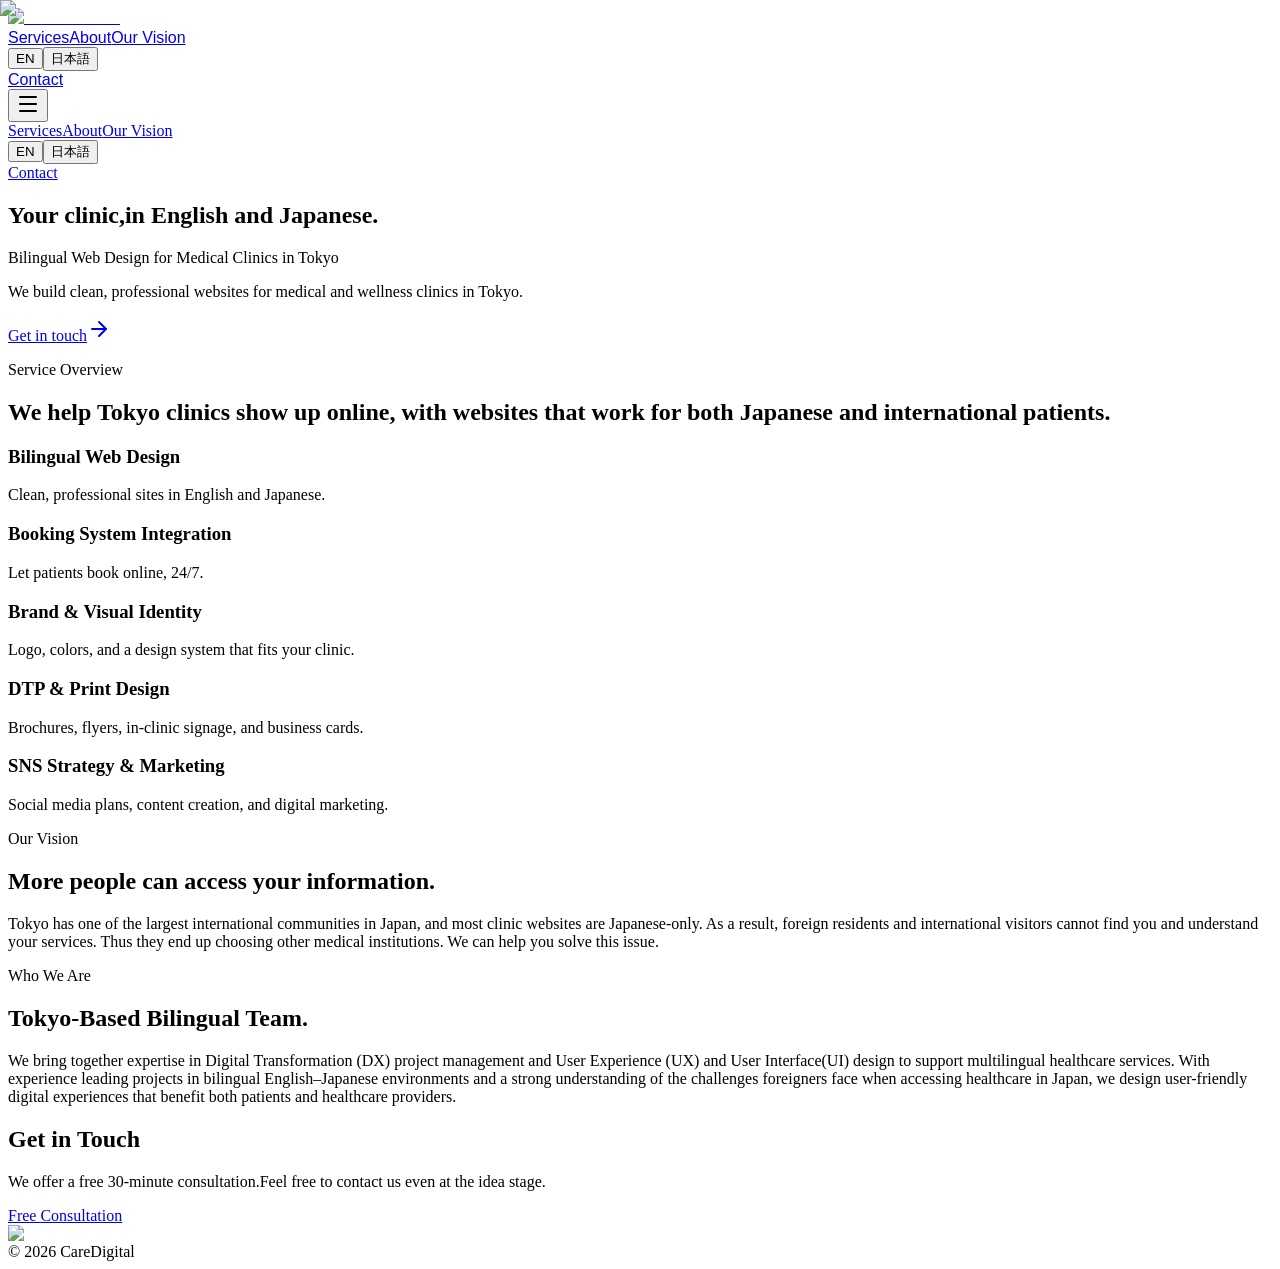
==== commit 90eb609b: "deploy: 5bade258ef091bf3eb409c1b7f2874225830f45e" ====
--- a/index.html
+++ b/index.html
@@ -1 +1 @@
-<!DOCTYPE html><html lang="en" class="noto_sans_jp_6bace6ff-module__Ao3yOa__variable noto_serif_jp_efe502ae-module__PAk_6a__variable bg-background"><head><meta charSet="utf-8"/><meta name="viewport" content="width=device-width, initial-scale=1"/><link rel="preload" href="/bilingual-clinic-websites/_next/static/media/68d0ad77fd2c49e3-s.p.0wghyr-.6qbey.woff2" as="font" crossorigin="" type="font/woff2"/><link rel="preload" href="/bilingual-clinic-websites/_next/static/media/ad9c66e761fed85a-s.p.0e4b2z5rxsmxh.woff2" as="font" crossorigin="" type="font/woff2"/><link rel="preload" href="/bilingual-clinic-websites/_next/static/media/f274a7d773de54c9-s.163vk5zt4o7.p.woff2" as="font" crossorigin="" type="font/woff2"/><link rel="preload" as="image" href="/bilingual-clinic-websites/images/why-bilingual.png"/><link rel="stylesheet" href="/bilingual-clinic-websites/_next/static/chunks/0nyd~v_xtp5dm.css" data-precedence="next"/><link rel="stylesheet" href="/bilingual-clinic-websites/_next/static/chunks/01da9p.xrps~y.css" data-precedence="next"/><link rel="stylesheet" href="/bilingual-clinic-websites/_next/static/chunks/0~ntso-k1w2ra.css" data-precedence="next"/><link rel="preload" as="script" fetchPriority="low" href="/bilingual-clinic-websites/_next/static/chunks/02yc90psx--ft.js"/><script src="/bilingual-clinic-websites/_next/static/chunks/0wfq4d7o2~q8x.js" async=""></script><script src="/bilingual-clinic-websites/_next/static/chunks/04dbw.dhgrrn0.js" async=""></script><script src="/bilingual-clinic-websites/_next/static/chunks/10u3y4bw1ayzs.js" async=""></script><script src="/bilingual-clinic-websites/_next/static/chunks/turbopack-0phpleqx-dtpb.js" async=""></script><script src="/bilingual-clinic-websites/_next/static/chunks/0ya5kixflpvgt.js" async=""></script><script src="/bilingual-clinic-websites/_next/static/chunks/0d3tkj33oycf2.js" async=""></script><script src="/bilingual-clinic-websites/_next/static/chunks/0ngvd6wvi8d4p.js" async=""></script><meta name="next-size-adjust" content=""/><meta name="theme-color" content="#ffffff"/><meta name="color-scheme" content="light"/><title>ケアデジタル | Bilingual Web Design for Tokyo Clinics</title><meta name="description" content="Clean, professional bilingual (English / Japanese) websites for medical and wellness clinics in Tokyo. 東京のクリニック向けバイリンガルWeb制作。"/><meta name="generator" content="v0.app"/><script src="/bilingual-clinic-websites/_next/static/chunks/03~yq9q893hmn.js" noModule=""></script></head><body class="font-sans antialiased text-neutral-900 bg-white"><div hidden=""><!--$--><!--/$--></div><main class="min-h-screen w-full bg-white text-neutral-900 antialiased flex flex-col"><header class="sticky top-0 z-50 w-full bg-[#03C2F2]/80 backdrop-blur-md text-white border-b border-white/10"><div class="mx-auto flex max-w-[1440px] h-[96px] items-center justify-between px-12"><a href="#top" class="flex items-center transition-opacity hover:opacity-95"><div class="bg-white px-2.5 rounded-[8px] flex items-center justify-center h-14 shadow-sm"><img alt="ケアデジタル" loading="lazy" width="200" height="48" decoding="async" data-nimg="1" class="h-12 w-auto object-contain" style="color:transparent" src="/bilingual-clinic-websites/images/logo_caredigital_large.png"/></div></a><nav class="hidden items-center gap-12 md:flex"><a href="#services" class="text-base font-medium text-white transition-colors hover:text-white/80 antialiased tracking-normal" style="font-family:&#x27;Noto Sans JP&#x27;, &#x27;Helvetica Neue&#x27;, Helvetica, Arial, sans-serif">Services</a><a href="#about" class="text-base font-medium text-white transition-colors hover:text-white/80 antialiased tracking-normal" style="font-family:&#x27;Noto Sans JP&#x27;, &#x27;Helvetica Neue&#x27;, Helvetica, Arial, sans-serif">About</a><a href="#why-bilingual" class="text-base font-medium text-white transition-colors hover:text-white/80 antialiased tracking-normal" style="font-family:&#x27;Noto Sans JP&#x27;, &#x27;Helvetica Neue&#x27;, Helvetica, Arial, sans-serif">Our Vision</a></nav><div class="hidden items-center gap-6 md:flex"><div class="flex items-center h-12 text-base font-medium antialiased"><div class="inline-flex items-center gap-1 p-1 bg-black/10 rounded-full border border-white/10" role="group" aria-label="Language selection"><button type="button" aria-pressed="true" class="inline-flex items-center justify-center px-6 h-12 text-sm font-medium rounded-full transition-all duration-200 focus-visible:outline-none bg-white text-neutral-900 shadow-sm" style="font-family:&#x27;Noto Sans JP&#x27;, &#x27;Helvetica Neue&#x27;, Helvetica, Arial, sans-serif">EN</button><button type="button" aria-pressed="false" class="inline-flex items-center justify-center px-6 h-12 text-sm font-medium rounded-full transition-all duration-200 focus-visible:outline-none bg-transparent text-white/80 hover:text-white" style="font-family:&#x27;Noto Sans JP&#x27;, &#x27;Helvetica Neue&#x27;, Helvetica, Arial, sans-serif">日本語</button></div></div><a href="https://docs.google.com/forms/d/e/1FAIpQLSemWJQtSbIIB1MVeIHKJFF2cAp0UGWlBfg1iF1c_rrWHFgpGw/viewform?usp=publish-editor" target="_blank" rel="noopener noreferrer" class="inline-flex items-center justify-center rounded-full bg-[#ffffff] w-[160px] h-12 text-base font-medium text-neutral-900 transition-colors hover:bg-neutral-200 shadow-sm" style="font-family:&#x27;Noto Sans JP&#x27;, &#x27;Helvetica Neue&#x27;, Helvetica, Arial, sans-serif"><span>Contact</span></a></div><button type="button" class="inline-flex size-11 items-center justify-center rounded-md text-white md:hidden"><svg xmlns="http://www.w3.org/2000/svg" width="24" height="24" viewBox="0 0 24 24" fill="none" stroke="currentColor" stroke-width="2" stroke-linecap="round" stroke-linejoin="round" class="lucide lucide-menu size-7" aria-hidden="true"><path d="M4 5h16"></path><path d="M4 12h16"></path><path d="M4 19h16"></path></svg></button></div><div class="overflow-hidden transition-[max-height] duration-300 md:hidden bg-[#03C2F2] max-h-0"><nav class="flex flex-col gap-1 px-6 py-4"><a href="#services" class="rounded-md px-3 py-3 text-base font-medium text-white hover:bg-white/10">Services</a><a href="#about" class="rounded-md px-3 py-3 text-base font-medium text-white hover:bg-white/10">About</a><a href="#why-bilingual" class="rounded-md px-3 py-3 text-base font-medium text-white hover:bg-white/10">Our Vision</a><div class="flex items-center h-12 px-3 text-base my-2"><div class="inline-flex items-center gap-1 p-1 bg-black/10 rounded-full border border-white/10" role="group" aria-label="Language selection"><button type="button" aria-pressed="true" class="inline-flex items-center justify-center px-6 h-12 text-sm font-medium rounded-full transition-all duration-200 focus-visible:outline-none bg-white text-neutral-900 shadow-sm" style="font-family:&#x27;Noto Sans JP&#x27;, &#x27;Helvetica Neue&#x27;, Helvetica, Arial, sans-serif">EN</button><button type="button" aria-pressed="false" class="inline-flex items-center justify-center px-6 h-12 text-sm font-medium rounded-full transition-all duration-200 focus-visible:outline-none bg-transparent text-white/80 hover:text-white" style="font-family:&#x27;Noto Sans JP&#x27;, &#x27;Helvetica Neue&#x27;, Helvetica, Arial, sans-serif">日本語</button></div></div><a href="https://docs.google.com/forms/d/e/1FAIpQLSemWJQtSbIIB1MVeIHKJFF2cAp0UGWlBfg1iF1c_rrWHFgpGw/viewform?usp=publish-editor" target="_blank" rel="noopener noreferrer" class="mt-2 flex items-center justify-center rounded-full bg-[#ffffff] py-3 text-base font-medium text-neutral-900">Contact</a></nav></div></header><div class="flex-1"><section id="top" class="jsx-1a61da73f323c7de relative min-h-[calc(100vh-96px)] md:max-h-[780px] w-full bg-white overflow-hidden flex items-center"><div aria-hidden="true" class="jsx-1a61da73f323c7de absolute top-[387px] left-[65%] w-[420px] h-[428px] bg-[#047fb3]/20 rounded-full pointer-events-none"></div><div aria-hidden="true" class="jsx-1a61da73f323c7de absolute top-24 left-[15%] w-[222px] h-[226px] bg-[#047fb3]/10 rounded-full pointer-events-none"></div><div aria-hidden="true" class="jsx-1a61da73f323c7de absolute top-[280px] right-[8%] w-[100px] h-[102px] bg-[#047fb3]/15 rounded-full pointer-events-none"></div><div class="jsx-1a61da73f323c7de mx-auto max-w-[1250px] w-full px-12 pt-[116px] pb-12 md:py-12 grid grid-cols-1 md:grid-cols-2 gap-16 items-center relative z-10"><div class="jsx-1a61da73f323c7de flex flex-col items-start max-w-2xl"><h1 class="jsx-1a61da73f323c7de text-[30px] md:text-[42px] font-semibold text-neutral-900 tracking-tight leading-[1.6] font-[family-name:var(--font-noto-serif)] antialiased animate-fade-up delay-1"><span class="jsx-1a61da73f323c7de block">Your clinic,</span><span class="jsx-1a61da73f323c7de block">in English and Japanese.</span></h1><p class="jsx-1a61da73f323c7de text-[18px] font-bold bg-gradient-to-r from-[#03BAEE] to-[#014FB4] bg-clip-text text-transparent leading-snug font-[family-name:var(--font-noto-sans)] antialiased mt-6 animate-fade-up delay-2">Bilingual Web Design for Medical Clinics in Tokyo</p><p class="jsx-1a61da73f323c7de text-[18px] font-normal text-neutral-600 leading-relaxed font-[family-name:var(--font-noto-sans)] antialiased mt-4 max-w-xl animate-fade-up delay-3">We build clean, professional websites for medical and wellness clinics in Tokyo.</p><div class="jsx-1a61da73f323c7de mt-11 animate-fade-up delay-4"><a href="https://docs.google.com/forms/d/e/1FAIpQLSemWJQtSbIIB1MVeIHKJFF2cAp0UGWlBfg1iF1c_rrWHFgpGw/viewform?usp=publish-editor" target="_blank" rel="noopener noreferrer" class="jsx-1a61da73f323c7de inline-flex items-center justify-center gap-2 w-[251px] h-16 rounded-full bg-gradient-to-br from-[#03D9FE] to-[#003CAA] text-white text-xl font-bold tracking-wide transition-transform hover:scale-[1.02] shadow-lg shadow-[#003caa]/20 font-[family-name:var(--font-noto-sans)]"><span class="jsx-1a61da73f323c7de">Get in touch</span><svg xmlns="http://www.w3.org/2000/svg" width="24" height="24" viewBox="0 0 24 24" fill="none" stroke="currentColor" stroke-width="2" stroke-linecap="round" stroke-linejoin="round" class="lucide lucide-arrow-right size-5" aria-hidden="true"><path d="M5 12h14"></path><path d="m12 5 7 7-7 7"></path></svg></a></div></div><div class="jsx-1a61da73f323c7de flex justify-center md:justify-end w-full"><div class="jsx-1a61da73f323c7de w-full max-w-[488px] aspect-[487/495] rounded-2xl overflow-hidden relative shadow-md animate-fade-up delay-3"><img alt="Clinic Hero Visual" loading="lazy" decoding="async" data-nimg="fill" class="object-cover" style="position:absolute;height:100%;width:100%;left:0;top:0;right:0;bottom:0;color:transparent" src="/bilingual-clinic-websites/images/clinic-hero.png"/></div></div></div></section><section id="services" class="w-full bg-white pt-12 pb-24 scroll-mt-[96px]"><div class="mx-auto max-w-[1250px] px-12"><div class="flex flex-col items-start gap-3 mb-16"><p class="text-[18px] font-bold bg-gradient-to-r from-[#03BAEE] to-[#014FB4] bg-clip-text text-transparent [font-family:&#x27;Noto_Sans_JP-Bold&#x27;,Helvetica]">Service Overview</p><h2 class="text-3xl sm:text-4xl font-bold text-neutral-900 tracking-tight leading-snug font-[family-name:var(--font-noto-serif)] antialiased">We help Tokyo clinics show up online, with websites that work for both Japanese and international patients.</h2></div><div class="grid grid-cols-1 md:grid-cols-2 lg:grid-cols-3 gap-8"><div class="bg-[#028AC4] p-8 rounded-[18px] flex flex-col gap-5 text-white shadow-md cursor-default select-none"><div class="p-3 bg-white rounded-xl w-fit shadow-sm"><svg xmlns="http://www.w3.org/2000/svg" width="24" height="24" viewBox="0 0 24 24" fill="none" stroke="currentColor" stroke-width="2" stroke-linecap="round" stroke-linejoin="round" class="lucide lucide-globe size-8 text-[#028AC4]" aria-hidden="true"><circle cx="12" cy="12" r="10"></circle><path d="M12 2a14.5 14.5 0 0 0 0 20 14.5 14.5 0 0 0 0-20"></path><path d="M2 12h20"></path></svg></div><div class="flex flex-col gap-2"><h3 class="text-[18px] sm:text-xl font-bold font-[family-name:var(--font-noto-serif)] antialiased tracking-tight break-words leading-snug">Bilingual Web Design</h3><p class="text-white/90 text-base leading-relaxed [font-family:&#x27;Noto_Sans_JP-Regular&#x27;,Helvetica] mt-1">Clean, professional sites in English and Japanese.</p></div></div><div class="bg-[#028AC4] p-8 rounded-[18px] flex flex-col gap-5 text-white shadow-md cursor-default select-none"><div class="p-3 bg-white rounded-xl w-fit shadow-sm"><svg xmlns="http://www.w3.org/2000/svg" width="24" height="24" viewBox="0 0 24 24" fill="none" stroke="currentColor" stroke-width="2" stroke-linecap="round" stroke-linejoin="round" class="lucide lucide-calendar size-8 text-[#028AC4]" aria-hidden="true"><path d="M8 2v4"></path><path d="M16 2v4"></path><rect width="18" height="18" x="3" y="4" rx="2"></rect><path d="M3 10h18"></path></svg></div><div class="flex flex-col gap-2"><h3 class="text-[18px] sm:text-xl font-bold font-[family-name:var(--font-noto-serif)] antialiased tracking-tight break-words leading-snug">Booking System Integration</h3><p class="text-white/90 text-base leading-relaxed [font-family:&#x27;Noto_Sans_JP-Regular&#x27;,Helvetica] mt-1">Let patients book online, 24/7.</p></div></div><div class="bg-[#028AC4] p-8 rounded-[18px] flex flex-col gap-5 text-white shadow-md cursor-default select-none"><div class="p-3 bg-white rounded-xl w-fit shadow-sm"><svg xmlns="http://www.w3.org/2000/svg" width="24" height="24" viewBox="0 0 24 24" fill="none" stroke="currentColor" stroke-width="2" stroke-linecap="round" stroke-linejoin="round" class="lucide lucide-paintbrush size-8 text-[#028AC4]" aria-hidden="true"><path d="m14.622 17.897-10.68-2.913"></path><path d="M18.376 2.622a1 1 0 1 1 3.002 3.002L17.36 9.643a.5.5 0 0 0 0 .707l.944.944a2.41 2.41 0 0 1 0 3.408l-.944.944a.5.5 0 0 1-.707 0L8.354 7.348a.5.5 0 0 1 0-.707l.944-.944a2.41 2.41 0 0 1 3.408 0l.944.944a.5.5 0 0 0 .707 0z"></path><path d="M9 8c-1.804 2.71-3.97 3.46-6.583 3.948a.507.507 0 0 0-.302.819l7.32 8.883a1 1 0 0 0 1.185.204C12.735 20.405 16 16.792 16 15"></path></svg></div><div class="flex flex-col gap-2"><h3 class="text-[18px] sm:text-xl font-bold font-[family-name:var(--font-noto-serif)] antialiased tracking-tight break-words leading-snug">Brand &amp; Visual Identity</h3><p class="text-white/90 text-base leading-relaxed [font-family:&#x27;Noto_Sans_JP-Regular&#x27;,Helvetica] mt-1">Logo, colors, and a design system that fits your clinic.</p></div></div><div class="bg-[#028AC4] p-8 rounded-[18px] flex flex-col gap-5 text-white shadow-md cursor-default select-none"><div class="p-3 bg-white rounded-xl w-fit shadow-sm"><svg xmlns="http://www.w3.org/2000/svg" width="24" height="24" viewBox="0 0 24 24" fill="none" stroke="currentColor" stroke-width="2" stroke-linecap="round" stroke-linejoin="round" class="lucide lucide-file-text size-8 text-[#028AC4]" aria-hidden="true"><path d="M6 22a2 2 0 0 1-2-2V4a2 2 0 0 1 2-2h8a2.4 2.4 0 0 1 1.704.706l3.588 3.588A2.4 2.4 0 0 1 20 8v12a2 2 0 0 1-2 2z"></path><path d="M14 2v5a1 1 0 0 0 1 1h5"></path><path d="M10 9H8"></path><path d="M16 13H8"></path><path d="M16 17H8"></path></svg></div><div class="flex flex-col gap-2"><h3 class="text-[18px] sm:text-xl font-bold font-[family-name:var(--font-noto-serif)] antialiased tracking-tight break-words leading-snug">DTP &amp; Print Design</h3><p class="text-white/90 text-base leading-relaxed [font-family:&#x27;Noto_Sans_JP-Regular&#x27;,Helvetica] mt-1">Brochures, flyers, in-clinic signage, and business cards.</p></div></div><div class="bg-[#028AC4] p-8 rounded-[18px] flex flex-col gap-5 text-white shadow-md cursor-default select-none"><div class="p-3 bg-white rounded-xl w-fit shadow-sm"><svg xmlns="http://www.w3.org/2000/svg" width="24" height="24" viewBox="0 0 24 24" fill="none" stroke="currentColor" stroke-width="2" stroke-linecap="round" stroke-linejoin="round" class="lucide lucide-share2 lucide-share-2 size-8 text-[#028AC4]" aria-hidden="true"><circle cx="18" cy="5" r="3"></circle><circle cx="6" cy="12" r="3"></circle><circle cx="18" cy="19" r="3"></circle><line x1="8.59" x2="15.42" y1="13.51" y2="17.49"></line><line x1="15.41" x2="8.59" y1="6.51" y2="10.49"></line></svg></div><div class="flex flex-col gap-2"><h3 class="text-[18px] sm:text-xl font-bold font-[family-name:var(--font-noto-serif)] antialiased tracking-tight break-words leading-snug">SNS Strategy &amp; Marketing</h3><p class="text-white/90 text-base leading-relaxed [font-family:&#x27;Noto_Sans_JP-Regular&#x27;,Helvetica] mt-1">Social media plans, content creation, and digital marketing.</p></div></div></div></div></section><section id="why-bilingual" class="w-full bg-[#EBF6FB] py-24 scroll-mt-[96px]"><div class="mx-auto max-w-[1250px] px-12 grid grid-cols-1 md:grid-cols-2 gap-16 items-center"><div class="flex justify-center w-full"><div class="w-full max-w-[512px] aspect-[1.33] rounded-[18px] overflow-hidden relative"><img alt="Clinic staff welcoming international patients in Tokyo" decoding="async" data-nimg="fill" class="object-cover" style="position:absolute;height:100%;width:100%;left:0;top:0;right:0;bottom:0;color:transparent" src="/bilingual-clinic-websites/images/why-bilingual.png"/></div></div><div class="flex flex-col items-start gap-6 max-w-xl"><p class="text-[18px] font-bold bg-gradient-to-r from-[#03BAEE] to-[#014FB4] bg-clip-text text-transparent font-[family-name:var(--font-noto-sans)] antialiased">Our Vision</p><h2 class="text-3xl sm:text-4xl font-bold tracking-tight text-neutral-900 leading-[1.4] font-[family-name:var(--font-noto-serif)] antialiased">More people can access your information.</h2><p class="text-[18px] font-normal text-neutral-700 leading-relaxed font-[family-name:var(--font-noto-sans)] antialiased">Tokyo has one of the largest international communities in Japan, and most clinic websites are Japanese-only. As a result, foreign residents and international visitors cannot find you and understand your services. Thus they end up choosing other medical institutions. We can help you solve this issue.</p></div></div></section><section id="about" class="w-full bg-white py-24 scroll-mt-[96px]"><div class="mx-auto max-w-[1250px] px-12"><div class="flex flex-col items-start gap-3"><p class="text-[18px] font-bold text-[#049DC4] font-[family-name:var(--font-noto-sans)] antialiased">Who We Are</p><h2 class="text-[26px] md:text-[34px] font-bold text-neutral-900 tracking-tight font-[family-name:var(--font-noto-serif)] antialiased leading-snug">Tokyo-Based Bilingual Team.</h2></div><div class="mt-12 max-w-5xl"><p class="text-neutral-700 text-base md:text-[17px] leading-[1.8] font-[family-name:var(--font-noto-sans)] antialiased">We bring together expertise in Digital Transformation (DX) project management and User Experience (UX) and User Interface(UI) design to support multilingual healthcare services. With experience leading projects in bilingual English–Japanese environments and a strong understanding of the challenges foreigners face when accessing healthcare in Japan, we design user-friendly digital experiences that benefit both patients and healthcare providers.</p></div></div></section><section id="contact" class="w-full bg-[#E6F5FD] py-24 scroll-mt-[96px] text-center flex flex-col items-center justify-center"><div class="mx-auto max-w-[1250px] w-full px-12 flex flex-col items-center"><h2 class="text-[28px] md:text-[34px] font-bold text-neutral-900 tracking-tight font-[family-name:var(--font-noto-serif)] antialiased leading-tight">Get in Touch</h2><div class="text-[16px] sm:text-[18px] font-normal text-neutral-700 font-[family-name:var(--font-noto-sans)] antialiased mt-6 max-w-2xl leading-relaxed"><p class="flex flex-col gap-1"><span class="block">We offer a free 30-minute consultation.</span><span class="block">Feel free to contact us even at the idea stage.</span></p></div><div class="mt-10"><a href="https://docs.google.com/forms/d/e/1FAIpQLSemWJQtSbIIB1MVeIHKJFF2cAp0UGWlBfg1iF1c_rrWHFgpGw/viewform?usp=publish-editor" target="_blank" rel="noopener noreferrer" class="inline-flex items-center justify-center w-[256px] h-14 rounded-full bg-gradient-to-r from-[#49B3E4] via-[#2F73C0] to-[#1E4FA2] text-white text-lg font-bold tracking-wide transition-transform hover:scale-[1.02] shadow-md shadow-[#2f73c0]/10 font-[family-name:var(--font-noto-sans)]">Free Consultation</a></div></div></section></div><footer class="w-full bg-[#090909] py-8 text-neutral-400 text-sm font-[family-name:var(--font-noto-sans)] antialiased border-t border-neutral-900"><div class="mx-auto max-w-[1440px] px-12 flex flex-col md:flex-row items-center justify-between gap-6"><div class="flex items-center gap-2"><div class="flex items-center justify-center h-16"><img alt="CAREDIGITAL" loading="lazy" width="200" height="54" decoding="async" data-nimg="1" class="object-contain" style="color:transparent" src="/bilingual-clinic-websites/images/logo_caredigital_dark.png"/></div></div><div class="text-xs text-neutral-500">© 2026 CareDigital</div></div></footer></main><!--$--><!--/$--><!--$!--><template data-dgst="BAILOUT_TO_CLIENT_SIDE_RENDERING"></template><!--/$--><script src="/bilingual-clinic-websites/_next/static/chunks/02yc90psx--ft.js" id="_R_" async=""></script><script>(self.__next_f=self.__next_f||[]).push([0])</script><script>self.__next_f.push([1,"1:\"$Sreact.fragment\"\n2:I[39756,[\"/bilingual-clinic-websites/_next/static/chunks/0ya5kixflpvgt.js\",\"/bilingual-clinic-websites/_next/static/chunks/0d3tkj33oycf2.js\"],\"default\"]\n3:I[37457,[\"/bilingual-clinic-websites/_next/static/chunks/0ya5kixflpvgt.js\",\"/bilingual-clinic-websites/_next/static/chunks/0d3tkj33oycf2.js\"],\"default\"]\n4:I[2355,[\"/bilingual-clinic-websites/_next/static/chunks/0ya5kixflpvgt.js\",\"/bilingual-clinic-websites/_next/static/chunks/0d3tkj33oycf2.js\"],\"Analytics\"]\n5:I[47257,[\"/bilingual-clinic-websites/_next/static/chunks/0ya5kixflpvgt.js\",\"/bilingual-clinic-websites/_next/static/chunks/0d3tkj33oycf2.js\"],\"ClientPageRoot\"]\n6:I[31713,[\"/bilingual-clinic-websites/_next/static/chunks/0ya5kixflpvgt.js\",\"/bilingual-clinic-websites/_next/static/chunks/0d3tkj33oycf2.js\",\"/bilingual-clinic-websites/_next/static/chunks/0ngvd6wvi8d4p.js\"],\"default\"]\n9:I[97367,[\"/bilingual-clinic-websites/_next/static/chunks/0ya5kixflpvgt.js\",\"/bilingual-clinic-websites/_next/static/chunks/0d3tkj33oycf2.js\"],\"OutletBoundary\"]\na:\"$Sreact.suspense\"\nc:I[97367,[\"/bilingual-clinic-websites/_next/static/chunks/0ya5kixflpvgt.js\",\"/bilingual-clinic-websites/_next/static/chunks/0d3tkj33oycf2.js\"],\"ViewportBoundary\"]\ne:I[97367,[\"/bilingual-clinic-websites/_next/static/chunks/0ya5kixflpvgt.js\",\"/bilingual-clinic-websites/_next/static/chunks/0d3tkj33oycf2.js\"],\"MetadataBoundary\"]\n10:I[68027,[\"/bilingual-clinic-websites/_next/static/chunks/0ya5kixflpvgt.js\",\"/bilingual-clinic-websites/_next/static/chunks/0d3tkj33oycf2.js\"],\"default\",1]\n:HL[\"/bilingual-clinic-websites/_next/static/chunks/0nyd~v_xtp5dm.css\",\"style\"]\n:HL[\"/bilingual-clinic-websites/_next/static/chunks/01da9p.xrps~y.css\",\"style\"]\n:HL[\"/bilingual-clinic-websites/_next/static/chunks/0~ntso-k1w2ra.css\",\"style\"]\n:HL[\"/bilingual-clinic-websites/_next/static/media/68d0ad77fd2c49e3-s.p.0wghyr-.6qbey.woff2\",\"font\",{\"crossOrigin\":\"\",\"type\":\"font/woff2\"}]\n:HL[\"/bilingual-clinic-websites/_next/static/media/ad9c66e761fed85a-s.p.0e4b2z5rxsmxh.woff2\",\"font\",{\"crossOrigin\":\"\",\"type\":\"font/woff2\"}]\n:HL[\"/bilingual-clinic-websites/_next/static/media/f274a7d773de54c9-s.163vk5zt4o7.p.woff2\",\"font\",{\"crossOrigin\":\"\",\"type\":\"font/woff2\"}]\n"])</script><script>self.__next_f.push([1,"0:{\"P\":null,\"c\":[\"\",\"\"],\"q\":\"\",\"i\":false,\"f\":[[[\"\",{\"children\":[\"__PAGE__\",{}]},\"$undefined\",\"$undefined\",16],[[\"$\",\"$1\",\"c\",{\"children\":[[[\"$\",\"link\",\"0\",{\"rel\":\"stylesheet\",\"href\":\"/bilingual-clinic-websites/_next/static/chunks/0nyd~v_xtp5dm.css\",\"precedence\":\"next\",\"crossOrigin\":\"$undefined\",\"nonce\":\"$undefined\"}],[\"$\",\"link\",\"1\",{\"rel\":\"stylesheet\",\"href\":\"/bilingual-clinic-websites/_next/static/chunks/01da9p.xrps~y.css\",\"precedence\":\"next\",\"crossOrigin\":\"$undefined\",\"nonce\":\"$undefined\"}],[\"$\",\"link\",\"2\",{\"rel\":\"stylesheet\",\"href\":\"/bilingual-clinic-websites/_next/static/chunks/0~ntso-k1w2ra.css\",\"precedence\":\"next\",\"crossOrigin\":\"$undefined\",\"nonce\":\"$undefined\"}],[\"$\",\"script\",\"script-0\",{\"src\":\"/bilingual-clinic-websites/_next/static/chunks/0ya5kixflpvgt.js\",\"async\":true,\"nonce\":\"$undefined\"}],[\"$\",\"script\",\"script-1\",{\"src\":\"/bilingual-clinic-websites/_next/static/chunks/0d3tkj33oycf2.js\",\"async\":true,\"nonce\":\"$undefined\"}]],[\"$\",\"html\",null,{\"lang\":\"en\",\"className\":\"noto_sans_jp_6bace6ff-module__Ao3yOa__variable noto_serif_jp_efe502ae-module__PAk_6a__variable bg-background\",\"children\":[\"$\",\"body\",null,{\"className\":\"font-sans antialiased text-neutral-900 bg-white\",\"children\":[[\"$\",\"$L2\",null,{\"parallelRouterKey\":\"children\",\"error\":\"$undefined\",\"errorStyles\":\"$undefined\",\"errorScripts\":\"$undefined\",\"template\":[\"$\",\"$L3\",null,{}],\"templateStyles\":\"$undefined\",\"templateScripts\":\"$undefined\",\"notFound\":[[[\"$\",\"title\",null,{\"children\":\"404: This page could not be found.\"}],[\"$\",\"div\",null,{\"style\":{\"fontFamily\":\"system-ui,\\\"Segoe UI\\\",Roboto,Helvetica,Arial,sans-serif,\\\"Apple Color Emoji\\\",\\\"Segoe UI Emoji\\\"\",\"height\":\"100vh\",\"textAlign\":\"center\",\"display\":\"flex\",\"flexDirection\":\"column\",\"alignItems\":\"center\",\"justifyContent\":\"center\"},\"children\":[\"$\",\"div\",null,{\"children\":[[\"$\",\"style\",null,{\"dangerouslySetInnerHTML\":{\"__html\":\"body{color:#000;background:#fff;margin:0}.next-error-h1{border-right:1px solid rgba(0,0,0,.3)}@media (prefers-color-scheme:dark){body{color:#fff;background:#000}.next-error-h1{border-right:1px solid rgba(255,255,255,.3)}}\"}}],[\"$\",\"h1\",null,{\"className\":\"next-error-h1\",\"style\":{\"display\":\"inline-block\",\"margin\":\"0 20px 0 0\",\"padding\":\"0 23px 0 0\",\"fontSize\":24,\"fontWeight\":500,\"verticalAlign\":\"top\",\"lineHeight\":\"49px\"},\"children\":404}],[\"$\",\"div\",null,{\"style\":{\"display\":\"inline-block\"},\"children\":[\"$\",\"h2\",null,{\"style\":{\"fontSize\":14,\"fontWeight\":400,\"lineHeight\":\"49px\",\"margin\":0},\"children\":\"This page could not be found.\"}]}]]}]}]],[]],\"forbidden\":\"$undefined\",\"unauthorized\":\"$undefined\"}],[\"$\",\"$L4\",null,{}]]}]}]]}],{\"children\":[[\"$\",\"$1\",\"c\",{\"children\":[[\"$\",\"$L5\",null,{\"Component\":\"$6\",\"serverProvidedParams\":{\"searchParams\":{},\"params\":{},\"promises\":[\"$@7\",\"$@8\"]}}],[[\"$\",\"script\",\"script-0\",{\"src\":\"/bilingual-clinic-websites/_next/static/chunks/0ngvd6wvi8d4p.js\",\"async\":true,\"nonce\":\"$undefined\"}]],[\"$\",\"$L9\",null,{\"children\":[\"$\",\"$a\",null,{\"name\":\"Next.MetadataOutlet\",\"children\":\"$@b\"}]}]]}],{},null,false,null]},null,false,null],[\"$\",\"$1\",\"h\",{\"children\":[null,[\"$\",\"$Lc\",null,{\"children\":\"$Ld\"}],[\"$\",\"div\",null,{\"hidden\":true,\"children\":[\"$\",\"$Le\",null,{\"children\":[\"$\",\"$a\",null,{\"name\":\"Next.Metadata\",\"children\":\"$Lf\"}]}]}],[\"$\",\"meta\",null,{\"name\":\"next-size-adjust\",\"content\":\"\"}]]}],false]],\"m\":\"$undefined\",\"G\":[\"$10\",[[\"$\",\"link\",\"0\",{\"rel\":\"stylesheet\",\"href\":\"/bilingual-clinic-websites/_next/static/chunks/0nyd~v_xtp5dm.css\",\"precedence\":\"next\",\"crossOrigin\":\"$undefined\",\"nonce\":\"$undefined\"}],[\"$\",\"link\",\"1\",{\"rel\":\"stylesheet\",\"href\":\"/bilingual-clinic-websites/_next/static/chunks/01da9p.xrps~y.css\",\"precedence\":\"next\",\"crossOrigin\":\"$undefined\",\"nonce\":\"$undefined\"}],[\"$\",\"link\",\"2\",{\"rel\":\"stylesheet\",\"href\":\"/bilingual-clinic-websites/_next/static/chunks/0~ntso-k1w2ra.css\",\"precedence\":\"next\",\"crossOrigin\":\"$undefined\",\"nonce\":\"$undefined\"}]]],\"S\":true,\"h\":null,\"s\":\"$undefined\",\"l\":\"$undefined\",\"p\":\"$undefined\",\"d\":\"$undefined\",\"b\":\"t9TZFzpjN0VaLP9uy6y8z\"}\n"])</script><script>self.__next_f.push([1,"7:{}\n8:\"$0:f:0:1:1:children:0:props:children:0:props:serverProvidedParams:params\"\n"])</script><script>self.__next_f.push([1,"d:[[\"$\",\"meta\",\"0\",{\"charSet\":\"utf-8\"}],[\"$\",\"meta\",\"1\",{\"name\":\"viewport\",\"content\":\"width=device-width, initial-scale=1\"}],[\"$\",\"meta\",\"2\",{\"name\":\"theme-color\",\"content\":\"#ffffff\"}],[\"$\",\"meta\",\"3\",{\"name\":\"color-scheme\",\"content\":\"light\"}]]\n"])</script><script>self.__next_f.push([1,"b:null\nf:[[\"$\",\"title\",\"0\",{\"children\":\"ケアデジタル | Bilingual Web Design for Tokyo Clinics\"}],[\"$\",\"meta\",\"1\",{\"name\":\"description\",\"content\":\"Clean, professional bilingual (English / Japanese) websites for medical and wellness clinics in Tokyo. 東京のクリニック向けバイリンガルWeb制作。\"}],[\"$\",\"meta\",\"2\",{\"name\":\"generator\",\"content\":\"v0.app\"}]]\n"])</script></body></html>+<!DOCTYPE html><html lang="en" class="noto_sans_jp_6bace6ff-module__Ao3yOa__variable noto_serif_jp_efe502ae-module__PAk_6a__variable bg-background"><head><meta charSet="utf-8"/><meta name="viewport" content="width=device-width, initial-scale=1"/><link rel="preload" href="/bilingual-clinic-websites/_next/static/media/68d0ad77fd2c49e3-s.p.0wghyr-.6qbey.woff2" as="font" crossorigin="" type="font/woff2"/><link rel="preload" href="/bilingual-clinic-websites/_next/static/media/ad9c66e761fed85a-s.p.0e4b2z5rxsmxh.woff2" as="font" crossorigin="" type="font/woff2"/><link rel="preload" href="/bilingual-clinic-websites/_next/static/media/f274a7d773de54c9-s.163vk5zt4o7.p.woff2" as="font" crossorigin="" type="font/woff2"/><link rel="preload" as="image" href="/bilingual-clinic-websites/images/why-bilingual.png"/><link rel="stylesheet" href="/bilingual-clinic-websites/_next/static/chunks/0nyd~v_xtp5dm.css" data-precedence="next"/><link rel="stylesheet" href="/bilingual-clinic-websites/_next/static/chunks/01da9p.xrps~y.css" data-precedence="next"/><link rel="stylesheet" href="/bilingual-clinic-websites/_next/static/chunks/159g0g7q1s_oc.css" data-precedence="next"/><link rel="preload" as="script" fetchPriority="low" href="/bilingual-clinic-websites/_next/static/chunks/02yc90psx--ft.js"/><script src="/bilingual-clinic-websites/_next/static/chunks/0wfq4d7o2~q8x.js" async=""></script><script src="/bilingual-clinic-websites/_next/static/chunks/04dbw.dhgrrn0.js" async=""></script><script src="/bilingual-clinic-websites/_next/static/chunks/10u3y4bw1ayzs.js" async=""></script><script src="/bilingual-clinic-websites/_next/static/chunks/turbopack-0phpleqx-dtpb.js" async=""></script><script src="/bilingual-clinic-websites/_next/static/chunks/0ya5kixflpvgt.js" async=""></script><script src="/bilingual-clinic-websites/_next/static/chunks/0d3tkj33oycf2.js" async=""></script><script src="/bilingual-clinic-websites/_next/static/chunks/0_bi0-_7vjwvv.js" async=""></script><meta name="next-size-adjust" content=""/><meta name="theme-color" content="#ffffff"/><meta name="color-scheme" content="light"/><title>ケアデジタル | Bilingual Web Design for Tokyo Clinics</title><meta name="description" content="Clean, professional bilingual (English / Japanese) websites for medical and wellness clinics in Tokyo. 東京のクリニック向けバイリンガルWeb制作。"/><meta name="generator" content="v0.app"/><script src="/bilingual-clinic-websites/_next/static/chunks/03~yq9q893hmn.js" noModule=""></script></head><body class="font-sans antialiased text-neutral-900 bg-white"><div hidden=""><!--$--><!--/$--></div><main class="min-h-screen w-full bg-white text-neutral-900 antialiased flex flex-col"><header class="sticky top-0 z-50 w-full bg-[#03C2F2]/80 backdrop-blur-md text-white border-b border-white/10"><div class="mx-auto flex max-w-[1440px] h-[96px] items-center justify-between px-12"><a href="#top" class="flex items-center transition-opacity hover:opacity-95"><div class="bg-white px-2.5 rounded-[8px] flex items-center justify-center h-14 shadow-sm"><img alt="ケアデジタル" loading="lazy" width="200" height="48" decoding="async" data-nimg="1" class="h-12 w-auto object-contain" style="color:transparent" src="/bilingual-clinic-websites/images/logo_caredigital_large.png"/></div></a><nav class="hidden items-center gap-12 md:flex"><a href="#services" class="text-base font-medium text-white transition-colors hover:text-white/80 antialiased tracking-normal" style="font-family:&#x27;Noto Sans JP&#x27;, &#x27;Helvetica Neue&#x27;, Helvetica, Arial, sans-serif">Services</a><a href="#about" class="text-base font-medium text-white transition-colors hover:text-white/80 antialiased tracking-normal" style="font-family:&#x27;Noto Sans JP&#x27;, &#x27;Helvetica Neue&#x27;, Helvetica, Arial, sans-serif">About</a><a href="#why-bilingual" class="text-base font-medium text-white transition-colors hover:text-white/80 antialiased tracking-normal" style="font-family:&#x27;Noto Sans JP&#x27;, &#x27;Helvetica Neue&#x27;, Helvetica, Arial, sans-serif">Our Vision</a></nav><div class="hidden items-center gap-6 md:flex"><div class="flex items-center h-12 text-base font-medium antialiased"><div class="inline-flex items-center gap-1 p-1 bg-black/10 rounded-full border border-white/10" role="group" aria-label="Language selection"><button type="button" aria-pressed="true" class="inline-flex items-center justify-center px-6 h-12 text-sm font-medium rounded-full transition-all duration-200 focus-visible:outline-none bg-white text-neutral-900 shadow-sm" style="font-family:&#x27;Noto Sans JP&#x27;, &#x27;Helvetica Neue&#x27;, Helvetica, Arial, sans-serif">EN</button><button type="button" aria-pressed="false" class="inline-flex items-center justify-center px-6 h-12 text-sm font-medium rounded-full transition-all duration-200 focus-visible:outline-none bg-transparent text-white/80 hover:text-white" style="font-family:&#x27;Noto Sans JP&#x27;, &#x27;Helvetica Neue&#x27;, Helvetica, Arial, sans-serif">日本語</button></div></div><a href="https://docs.google.com/forms/d/e/1FAIpQLSemWJQtSbIIB1MVeIHKJFF2cAp0UGWlBfg1iF1c_rrWHFgpGw/viewform?usp=publish-editor" target="_blank" rel="noopener noreferrer" class="inline-flex items-center justify-center rounded-full bg-[#ffffff] w-[160px] h-12 text-base font-medium text-neutral-900 transition-colors hover:bg-neutral-200 shadow-sm" style="font-family:&#x27;Noto Sans JP&#x27;, &#x27;Helvetica Neue&#x27;, Helvetica, Arial, sans-serif"><span>Contact</span></a></div><button type="button" class="inline-flex size-11 items-center justify-center rounded-md text-white md:hidden"><svg xmlns="http://www.w3.org/2000/svg" width="24" height="24" viewBox="0 0 24 24" fill="none" stroke="currentColor" stroke-width="2" stroke-linecap="round" stroke-linejoin="round" class="lucide lucide-menu size-7" aria-hidden="true"><path d="M4 5h16"></path><path d="M4 12h16"></path><path d="M4 19h16"></path></svg></button></div><div class="overflow-hidden transition-[max-height] duration-300 md:hidden bg-[#03C2F2] max-h-0"><nav class="flex flex-col gap-1 px-6 py-4"><a href="#services" class="rounded-md px-3 py-3 text-base font-medium text-white hover:bg-white/10">Services</a><a href="#about" class="rounded-md px-3 py-3 text-base font-medium text-white hover:bg-white/10">About</a><a href="#why-bilingual" class="rounded-md px-3 py-3 text-base font-medium text-white hover:bg-white/10">Our Vision</a><div class="flex items-center h-12 px-3 text-base my-2"><div class="inline-flex items-center gap-1 p-1 bg-black/10 rounded-full border border-white/10" role="group" aria-label="Language selection"><button type="button" aria-pressed="true" class="inline-flex items-center justify-center px-6 h-12 text-sm font-medium rounded-full transition-all duration-200 focus-visible:outline-none bg-white text-neutral-900 shadow-sm" style="font-family:&#x27;Noto Sans JP&#x27;, &#x27;Helvetica Neue&#x27;, Helvetica, Arial, sans-serif">EN</button><button type="button" aria-pressed="false" class="inline-flex items-center justify-center px-6 h-12 text-sm font-medium rounded-full transition-all duration-200 focus-visible:outline-none bg-transparent text-white/80 hover:text-white" style="font-family:&#x27;Noto Sans JP&#x27;, &#x27;Helvetica Neue&#x27;, Helvetica, Arial, sans-serif">日本語</button></div></div><a href="https://docs.google.com/forms/d/e/1FAIpQLSemWJQtSbIIB1MVeIHKJFF2cAp0UGWlBfg1iF1c_rrWHFgpGw/viewform?usp=publish-editor" target="_blank" rel="noopener noreferrer" class="mt-2 flex items-center justify-center rounded-full bg-[#ffffff] py-3 text-base font-medium text-neutral-900">Contact</a></nav></div></header><div class="flex-1"><section id="top" class="jsx-1a61da73f323c7de relative min-h-[calc(100vh-96px)] md:max-h-[780px] w-full bg-white overflow-hidden flex items-center"><div aria-hidden="true" class="jsx-1a61da73f323c7de absolute top-[387px] left-[65%] w-[420px] h-[428px] bg-[#047fb3]/20 rounded-full pointer-events-none"></div><div aria-hidden="true" class="jsx-1a61da73f323c7de absolute top-24 left-[15%] w-[222px] h-[226px] bg-[#047fb3]/10 rounded-full pointer-events-none"></div><div aria-hidden="true" class="jsx-1a61da73f323c7de absolute top-[280px] right-[8%] w-[100px] h-[102px] bg-[#047fb3]/15 rounded-full pointer-events-none"></div><div class="jsx-1a61da73f323c7de mx-auto max-w-[1250px] w-full px-12 pt-[116px] pb-12 md:py-12 grid grid-cols-1 md:grid-cols-2 gap-16 items-center relative z-10"><div class="jsx-1a61da73f323c7de flex flex-col items-start max-w-2xl"><h1 class="jsx-1a61da73f323c7de text-[30px] md:text-[42px] font-semibold text-neutral-900 tracking-tight leading-[1.6] font-[family-name:var(--font-noto-serif)] antialiased animate-fade-up delay-1"><span class="jsx-1a61da73f323c7de block">Your clinic,</span><span class="jsx-1a61da73f323c7de block">in English and Japanese.</span></h1><p class="jsx-1a61da73f323c7de text-[18px] font-bold bg-gradient-to-r from-[#03BAEE] to-[#014FB4] bg-clip-text text-transparent leading-snug font-[family-name:var(--font-noto-sans)] antialiased mt-6 animate-fade-up delay-2">Bilingual Web Design for Medical Clinics in Tokyo</p><p class="jsx-1a61da73f323c7de text-[18px] font-normal text-neutral-600 leading-relaxed font-[family-name:var(--font-noto-sans)] antialiased mt-4 max-w-xl animate-fade-up delay-3">We build clean, professional websites for medical and wellness clinics in Tokyo.</p><div class="jsx-1a61da73f323c7de mt-11 animate-fade-up delay-4"><a href="https://docs.google.com/forms/d/e/1FAIpQLSemWJQtSbIIB1MVeIHKJFF2cAp0UGWlBfg1iF1c_rrWHFgpGw/viewform?usp=publish-editor" target="_blank" rel="noopener noreferrer" class="jsx-1a61da73f323c7de inline-flex items-center justify-center gap-2 w-[251px] h-16 rounded-full bg-gradient-to-br from-[#03D9FE] to-[#003CAA] text-white text-xl font-bold tracking-wide transition-transform hover:scale-[1.02] shadow-lg shadow-[#003caa]/20 font-[family-name:var(--font-noto-sans)]"><span class="jsx-1a61da73f323c7de">Get in touch</span><svg xmlns="http://www.w3.org/2000/svg" width="24" height="24" viewBox="0 0 24 24" fill="none" stroke="currentColor" stroke-width="2" stroke-linecap="round" stroke-linejoin="round" class="lucide lucide-arrow-right size-5" aria-hidden="true"><path d="M5 12h14"></path><path d="m12 5 7 7-7 7"></path></svg></a></div></div><div class="jsx-1a61da73f323c7de flex justify-center md:justify-end w-full"><div class="jsx-1a61da73f323c7de w-full max-w-[488px] aspect-[487/495] rounded-2xl overflow-hidden relative shadow-md animate-fade-up delay-3"><img alt="Clinic Hero Visual" loading="lazy" decoding="async" data-nimg="fill" class="object-cover" style="position:absolute;height:100%;width:100%;left:0;top:0;right:0;bottom:0;color:transparent" src="/bilingual-clinic-websites/images/clinic-hero.png"/></div></div></div></section><section id="services" class="w-full bg-white pt-12 pb-24 scroll-mt-[96px]"><div class="mx-auto max-w-[1250px] px-12"><div class="flex flex-col items-start gap-3 mb-16"><p class="text-[18px] font-bold bg-gradient-to-r from-[#03BAEE] to-[#014FB4] bg-clip-text text-transparent [font-family:&#x27;Noto_Sans_JP-Bold&#x27;,Helvetica]">Service Overview</p><h2 class="text-3xl sm:text-4xl font-bold text-neutral-900 tracking-tight leading-snug font-[family-name:var(--font-noto-serif)] antialiased">We help Tokyo clinics show up online, with websites that work for both Japanese and international patients.</h2></div><div class="grid grid-cols-1 md:grid-cols-2 lg:grid-cols-3 gap-8"><div class="bg-[#028AC4] p-8 rounded-[18px] flex flex-col gap-3 text-white shadow-md cursor-default select-none min-h-[200px]"><h3 class="text-[18px] sm:text-xl font-bold font-[family-name:var(--font-noto-serif)] antialiased tracking-tight break-words leading-snug">Bilingual Web Design</h3><p class="text-white/90 text-base leading-relaxed [font-family:&#x27;Noto_Sans_JP-Regular&#x27;,Helvetica]">Clean, professional sites in English and Japanese.</p></div><div class="bg-[#028AC4] p-8 rounded-[18px] flex flex-col gap-3 text-white shadow-md cursor-default select-none min-h-[200px]"><h3 class="text-[18px] sm:text-xl font-bold font-[family-name:var(--font-noto-serif)] antialiased tracking-tight break-words leading-snug">Booking System Integration</h3><p class="text-white/90 text-base leading-relaxed [font-family:&#x27;Noto_Sans_JP-Regular&#x27;,Helvetica]">Let patients book online, 24/7.</p></div><div class="bg-[#028AC4] p-8 rounded-[18px] flex flex-col gap-3 text-white shadow-md cursor-default select-none min-h-[200px]"><h3 class="text-[18px] sm:text-xl font-bold font-[family-name:var(--font-noto-serif)] antialiased tracking-tight break-words leading-snug">Brand &amp; Visual Identity</h3><p class="text-white/90 text-base leading-relaxed [font-family:&#x27;Noto_Sans_JP-Regular&#x27;,Helvetica]">Logo, colors, and a design system that fits your clinic.</p></div><div class="bg-[#028AC4] p-8 rounded-[18px] flex flex-col gap-3 text-white shadow-md cursor-default select-none min-h-[200px]"><h3 class="text-[18px] sm:text-xl font-bold font-[family-name:var(--font-noto-serif)] antialiased tracking-tight break-words leading-snug">DTP &amp; Print Design</h3><p class="text-white/90 text-base leading-relaxed [font-family:&#x27;Noto_Sans_JP-Regular&#x27;,Helvetica]">Brochures, flyers, in-clinic signage, and business cards.</p></div><div class="bg-[#028AC4] p-8 rounded-[18px] flex flex-col gap-3 text-white shadow-md cursor-default select-none min-h-[200px]"><h3 class="text-[18px] sm:text-xl font-bold font-[family-name:var(--font-noto-serif)] antialiased tracking-tight break-words leading-snug">SNS Strategy &amp; Marketing</h3><p class="text-white/90 text-base leading-relaxed [font-family:&#x27;Noto_Sans_JP-Regular&#x27;,Helvetica]">Social media plans, content creation, and digital marketing.</p></div></div></div></section><section id="why-bilingual" class="w-full bg-[#EBF6FB] py-24 scroll-mt-[96px]"><div class="mx-auto max-w-[1250px] px-12 grid grid-cols-1 md:grid-cols-2 gap-16 items-center"><div class="flex justify-center w-full"><div class="w-full max-w-[512px] aspect-[1.33] rounded-[18px] overflow-hidden relative"><img alt="Clinic staff welcoming international patients in Tokyo" decoding="async" data-nimg="fill" class="object-cover" style="position:absolute;height:100%;width:100%;left:0;top:0;right:0;bottom:0;color:transparent" src="/bilingual-clinic-websites/images/why-bilingual.png"/></div></div><div class="flex flex-col items-start gap-6 max-w-xl"><p class="text-[18px] font-bold bg-gradient-to-r from-[#03BAEE] to-[#014FB4] bg-clip-text text-transparent font-[family-name:var(--font-noto-sans)] antialiased">Our Vision</p><h2 class="text-3xl sm:text-4xl font-bold tracking-tight text-neutral-900 leading-[1.4] font-[family-name:var(--font-noto-serif)] antialiased">More people can access your information.</h2><p class="text-[18px] font-normal text-neutral-700 leading-relaxed font-[family-name:var(--font-noto-sans)] antialiased">Tokyo has one of the largest international communities in Japan, and most clinic websites are Japanese-only. As a result, foreign residents and international visitors cannot find you and understand your services. Thus they end up choosing other medical institutions. We can help you solve this issue.</p></div></div></section><section id="about" class="w-full bg-white py-24 scroll-mt-[96px]"><div class="mx-auto max-w-[1250px] px-12"><div class="flex flex-col items-start gap-3"><p class="text-[18px] font-bold text-[#049DC4] font-[family-name:var(--font-noto-sans)] antialiased">Who We Are</p><h2 class="text-[26px] md:text-[34px] font-bold text-neutral-900 tracking-tight font-[family-name:var(--font-noto-serif)] antialiased leading-snug">Tokyo-Based Bilingual Team.</h2></div><div class="mt-12 max-w-5xl"><p class="text-neutral-700 text-base md:text-[17px] leading-[1.8] font-[family-name:var(--font-noto-sans)] antialiased">We bring together expertise in Digital Transformation (DX) project management and User Experience (UX) and User Interface(UI) design to support multilingual healthcare services. With experience leading projects in bilingual English–Japanese environments and a strong understanding of the challenges foreigners face when accessing healthcare in Japan, we design user-friendly digital experiences that benefit both patients and healthcare providers.</p></div></div></section><section id="contact" class="w-full bg-[#E6F5FD] py-24 scroll-mt-[96px] text-center flex flex-col items-center justify-center"><div class="mx-auto max-w-[1250px] w-full px-12 flex flex-col items-center"><h2 class="text-[28px] md:text-[34px] font-bold text-neutral-900 tracking-tight font-[family-name:var(--font-noto-serif)] antialiased leading-tight">Get in Touch</h2><div class="text-[16px] sm:text-[18px] font-normal text-neutral-700 font-[family-name:var(--font-noto-sans)] antialiased mt-6 max-w-2xl leading-relaxed"><p class="flex flex-col gap-1"><span class="block">We offer a free 30-minute consultation.</span><span class="block">Feel free to contact us even at the idea stage.</span></p></div><div class="mt-10"><a href="https://docs.google.com/forms/d/e/1FAIpQLSemWJQtSbIIB1MVeIHKJFF2cAp0UGWlBfg1iF1c_rrWHFgpGw/viewform?usp=publish-editor" target="_blank" rel="noopener noreferrer" class="inline-flex items-center justify-center w-[256px] h-14 rounded-full bg-gradient-to-r from-[#49B3E4] via-[#2F73C0] to-[#1E4FA2] text-white text-lg font-bold tracking-wide transition-transform hover:scale-[1.02] shadow-md shadow-[#2f73c0]/10 font-[family-name:var(--font-noto-sans)]">Free Consultation</a></div></div></section></div><footer class="w-full bg-[#090909] py-8 text-neutral-400 text-sm font-[family-name:var(--font-noto-sans)] antialiased border-t border-neutral-900"><div class="mx-auto max-w-[1440px] px-12 flex flex-col md:flex-row items-center justify-between gap-6"><div class="flex items-center gap-2"><div class="flex items-center justify-center h-16"><img alt="CAREDIGITAL" loading="lazy" width="200" height="54" decoding="async" data-nimg="1" class="object-contain" style="color:transparent" src="/bilingual-clinic-websites/images/logo_caredigital_dark.png"/></div></div><div class="text-xs text-neutral-500">© 2026 CareDigital</div></div></footer></main><!--$--><!--/$--><!--$!--><template data-dgst="BAILOUT_TO_CLIENT_SIDE_RENDERING"></template><!--/$--><script src="/bilingual-clinic-websites/_next/static/chunks/02yc90psx--ft.js" id="_R_" async=""></script><script>(self.__next_f=self.__next_f||[]).push([0])</script><script>self.__next_f.push([1,"1:\"$Sreact.fragment\"\n2:I[39756,[\"/bilingual-clinic-websites/_next/static/chunks/0ya5kixflpvgt.js\",\"/bilingual-clinic-websites/_next/static/chunks/0d3tkj33oycf2.js\"],\"default\"]\n3:I[37457,[\"/bilingual-clinic-websites/_next/static/chunks/0ya5kixflpvgt.js\",\"/bilingual-clinic-websites/_next/static/chunks/0d3tkj33oycf2.js\"],\"default\"]\n4:I[2355,[\"/bilingual-clinic-websites/_next/static/chunks/0ya5kixflpvgt.js\",\"/bilingual-clinic-websites/_next/static/chunks/0d3tkj33oycf2.js\"],\"Analytics\"]\n5:I[47257,[\"/bilingual-clinic-websites/_next/static/chunks/0ya5kixflpvgt.js\",\"/bilingual-clinic-websites/_next/static/chunks/0d3tkj33oycf2.js\"],\"ClientPageRoot\"]\n6:I[31713,[\"/bilingual-clinic-websites/_next/static/chunks/0ya5kixflpvgt.js\",\"/bilingual-clinic-websites/_next/static/chunks/0d3tkj33oycf2.js\",\"/bilingual-clinic-websites/_next/static/chunks/0_bi0-_7vjwvv.js\"],\"default\"]\n9:I[97367,[\"/bilingual-clinic-websites/_next/static/chunks/0ya5kixflpvgt.js\",\"/bilingual-clinic-websites/_next/static/chunks/0d3tkj33oycf2.js\"],\"OutletBoundary\"]\na:\"$Sreact.suspense\"\nc:I[97367,[\"/bilingual-clinic-websites/_next/static/chunks/0ya5kixflpvgt.js\",\"/bilingual-clinic-websites/_next/static/chunks/0d3tkj33oycf2.js\"],\"ViewportBoundary\"]\ne:I[97367,[\"/bilingual-clinic-websites/_next/static/chunks/0ya5kixflpvgt.js\",\"/bilingual-clinic-websites/_next/static/chunks/0d3tkj33oycf2.js\"],\"MetadataBoundary\"]\n10:I[68027,[\"/bilingual-clinic-websites/_next/static/chunks/0ya5kixflpvgt.js\",\"/bilingual-clinic-websites/_next/static/chunks/0d3tkj33oycf2.js\"],\"default\",1]\n:HL[\"/bilingual-clinic-websites/_next/static/chunks/0nyd~v_xtp5dm.css\",\"style\"]\n:HL[\"/bilingual-clinic-websites/_next/static/chunks/01da9p.xrps~y.css\",\"style\"]\n:HL[\"/bilingual-clinic-websites/_next/static/chunks/159g0g7q1s_oc.css\",\"style\"]\n:HL[\"/bilingual-clinic-websites/_next/static/media/68d0ad77fd2c49e3-s.p.0wghyr-.6qbey.woff2\",\"font\",{\"crossOrigin\":\"\",\"type\":\"font/woff2\"}]\n:HL[\"/bilingual-clinic-websites/_next/static/media/ad9c66e761fed85a-s.p.0e4b2z5rxsmxh.woff2\",\"font\",{\"crossOrigin\":\"\",\"type\":\"font/woff2\"}]\n:HL[\"/bilingual-clinic-websites/_next/static/media/f274a7d773de54c9-s.163vk5zt4o7.p.woff2\",\"font\",{\"crossOrigin\":\"\",\"type\":\"font/woff2\"}]\n"])</script><script>self.__next_f.push([1,"0:{\"P\":null,\"c\":[\"\",\"\"],\"q\":\"\",\"i\":false,\"f\":[[[\"\",{\"children\":[\"__PAGE__\",{}]},\"$undefined\",\"$undefined\",16],[[\"$\",\"$1\",\"c\",{\"children\":[[[\"$\",\"link\",\"0\",{\"rel\":\"stylesheet\",\"href\":\"/bilingual-clinic-websites/_next/static/chunks/0nyd~v_xtp5dm.css\",\"precedence\":\"next\",\"crossOrigin\":\"$undefined\",\"nonce\":\"$undefined\"}],[\"$\",\"link\",\"1\",{\"rel\":\"stylesheet\",\"href\":\"/bilingual-clinic-websites/_next/static/chunks/01da9p.xrps~y.css\",\"precedence\":\"next\",\"crossOrigin\":\"$undefined\",\"nonce\":\"$undefined\"}],[\"$\",\"link\",\"2\",{\"rel\":\"stylesheet\",\"href\":\"/bilingual-clinic-websites/_next/static/chunks/159g0g7q1s_oc.css\",\"precedence\":\"next\",\"crossOrigin\":\"$undefined\",\"nonce\":\"$undefined\"}],[\"$\",\"script\",\"script-0\",{\"src\":\"/bilingual-clinic-websites/_next/static/chunks/0ya5kixflpvgt.js\",\"async\":true,\"nonce\":\"$undefined\"}],[\"$\",\"script\",\"script-1\",{\"src\":\"/bilingual-clinic-websites/_next/static/chunks/0d3tkj33oycf2.js\",\"async\":true,\"nonce\":\"$undefined\"}]],[\"$\",\"html\",null,{\"lang\":\"en\",\"className\":\"noto_sans_jp_6bace6ff-module__Ao3yOa__variable noto_serif_jp_efe502ae-module__PAk_6a__variable bg-background\",\"children\":[\"$\",\"body\",null,{\"className\":\"font-sans antialiased text-neutral-900 bg-white\",\"children\":[[\"$\",\"$L2\",null,{\"parallelRouterKey\":\"children\",\"error\":\"$undefined\",\"errorStyles\":\"$undefined\",\"errorScripts\":\"$undefined\",\"template\":[\"$\",\"$L3\",null,{}],\"templateStyles\":\"$undefined\",\"templateScripts\":\"$undefined\",\"notFound\":[[[\"$\",\"title\",null,{\"children\":\"404: This page could not be found.\"}],[\"$\",\"div\",null,{\"style\":{\"fontFamily\":\"system-ui,\\\"Segoe UI\\\",Roboto,Helvetica,Arial,sans-serif,\\\"Apple Color Emoji\\\",\\\"Segoe UI Emoji\\\"\",\"height\":\"100vh\",\"textAlign\":\"center\",\"display\":\"flex\",\"flexDirection\":\"column\",\"alignItems\":\"center\",\"justifyContent\":\"center\"},\"children\":[\"$\",\"div\",null,{\"children\":[[\"$\",\"style\",null,{\"dangerouslySetInnerHTML\":{\"__html\":\"body{color:#000;background:#fff;margin:0}.next-error-h1{border-right:1px solid rgba(0,0,0,.3)}@media (prefers-color-scheme:dark){body{color:#fff;background:#000}.next-error-h1{border-right:1px solid rgba(255,255,255,.3)}}\"}}],[\"$\",\"h1\",null,{\"className\":\"next-error-h1\",\"style\":{\"display\":\"inline-block\",\"margin\":\"0 20px 0 0\",\"padding\":\"0 23px 0 0\",\"fontSize\":24,\"fontWeight\":500,\"verticalAlign\":\"top\",\"lineHeight\":\"49px\"},\"children\":404}],[\"$\",\"div\",null,{\"style\":{\"display\":\"inline-block\"},\"children\":[\"$\",\"h2\",null,{\"style\":{\"fontSize\":14,\"fontWeight\":400,\"lineHeight\":\"49px\",\"margin\":0},\"children\":\"This page could not be found.\"}]}]]}]}]],[]],\"forbidden\":\"$undefined\",\"unauthorized\":\"$undefined\"}],[\"$\",\"$L4\",null,{}]]}]}]]}],{\"children\":[[\"$\",\"$1\",\"c\",{\"children\":[[\"$\",\"$L5\",null,{\"Component\":\"$6\",\"serverProvidedParams\":{\"searchParams\":{},\"params\":{},\"promises\":[\"$@7\",\"$@8\"]}}],[[\"$\",\"script\",\"script-0\",{\"src\":\"/bilingual-clinic-websites/_next/static/chunks/0_bi0-_7vjwvv.js\",\"async\":true,\"nonce\":\"$undefined\"}]],[\"$\",\"$L9\",null,{\"children\":[\"$\",\"$a\",null,{\"name\":\"Next.MetadataOutlet\",\"children\":\"$@b\"}]}]]}],{},null,false,null]},null,false,null],[\"$\",\"$1\",\"h\",{\"children\":[null,[\"$\",\"$Lc\",null,{\"children\":\"$Ld\"}],[\"$\",\"div\",null,{\"hidden\":true,\"children\":[\"$\",\"$Le\",null,{\"children\":[\"$\",\"$a\",null,{\"name\":\"Next.Metadata\",\"children\":\"$Lf\"}]}]}],[\"$\",\"meta\",null,{\"name\":\"next-size-adjust\",\"content\":\"\"}]]}],false]],\"m\":\"$undefined\",\"G\":[\"$10\",[[\"$\",\"link\",\"0\",{\"rel\":\"stylesheet\",\"href\":\"/bilingual-clinic-websites/_next/static/chunks/0nyd~v_xtp5dm.css\",\"precedence\":\"next\",\"crossOrigin\":\"$undefined\",\"nonce\":\"$undefined\"}],[\"$\",\"link\",\"1\",{\"rel\":\"stylesheet\",\"href\":\"/bilingual-clinic-websites/_next/static/chunks/01da9p.xrps~y.css\",\"precedence\":\"next\",\"crossOrigin\":\"$undefined\",\"nonce\":\"$undefined\"}],[\"$\",\"link\",\"2\",{\"rel\":\"stylesheet\",\"href\":\"/bilingual-clinic-websites/_next/static/chunks/159g0g7q1s_oc.css\",\"precedence\":\"next\",\"crossOrigin\":\"$undefined\",\"nonce\":\"$undefined\"}]]],\"S\":true,\"h\":null,\"s\":\"$undefined\",\"l\":\"$undefined\",\"p\":\"$undefined\",\"d\":\"$undefined\",\"b\":\"T26bQmfYOc23Yt6qvbS61\"}\n"])</script><script>self.__next_f.push([1,"7:{}\n8:\"$0:f:0:1:1:children:0:props:children:0:props:serverProvidedParams:params\"\n"])</script><script>self.__next_f.push([1,"d:[[\"$\",\"meta\",\"0\",{\"charSet\":\"utf-8\"}],[\"$\",\"meta\",\"1\",{\"name\":\"viewport\",\"content\":\"width=device-width, initial-scale=1\"}],[\"$\",\"meta\",\"2\",{\"name\":\"theme-color\",\"content\":\"#ffffff\"}],[\"$\",\"meta\",\"3\",{\"name\":\"color-scheme\",\"content\":\"light\"}]]\n"])</script><script>self.__next_f.push([1,"b:null\nf:[[\"$\",\"title\",\"0\",{\"children\":\"ケアデジタル | Bilingual Web Design for Tokyo Clinics\"}],[\"$\",\"meta\",\"1\",{\"name\":\"description\",\"content\":\"Clean, professional bilingual (English / Japanese) websites for medical and wellness clinics in Tokyo. 東京のクリニック向けバイリンガルWeb制作。\"}],[\"$\",\"meta\",\"2\",{\"name\":\"generator\",\"content\":\"v0.app\"}]]\n"])</script></body></html>
